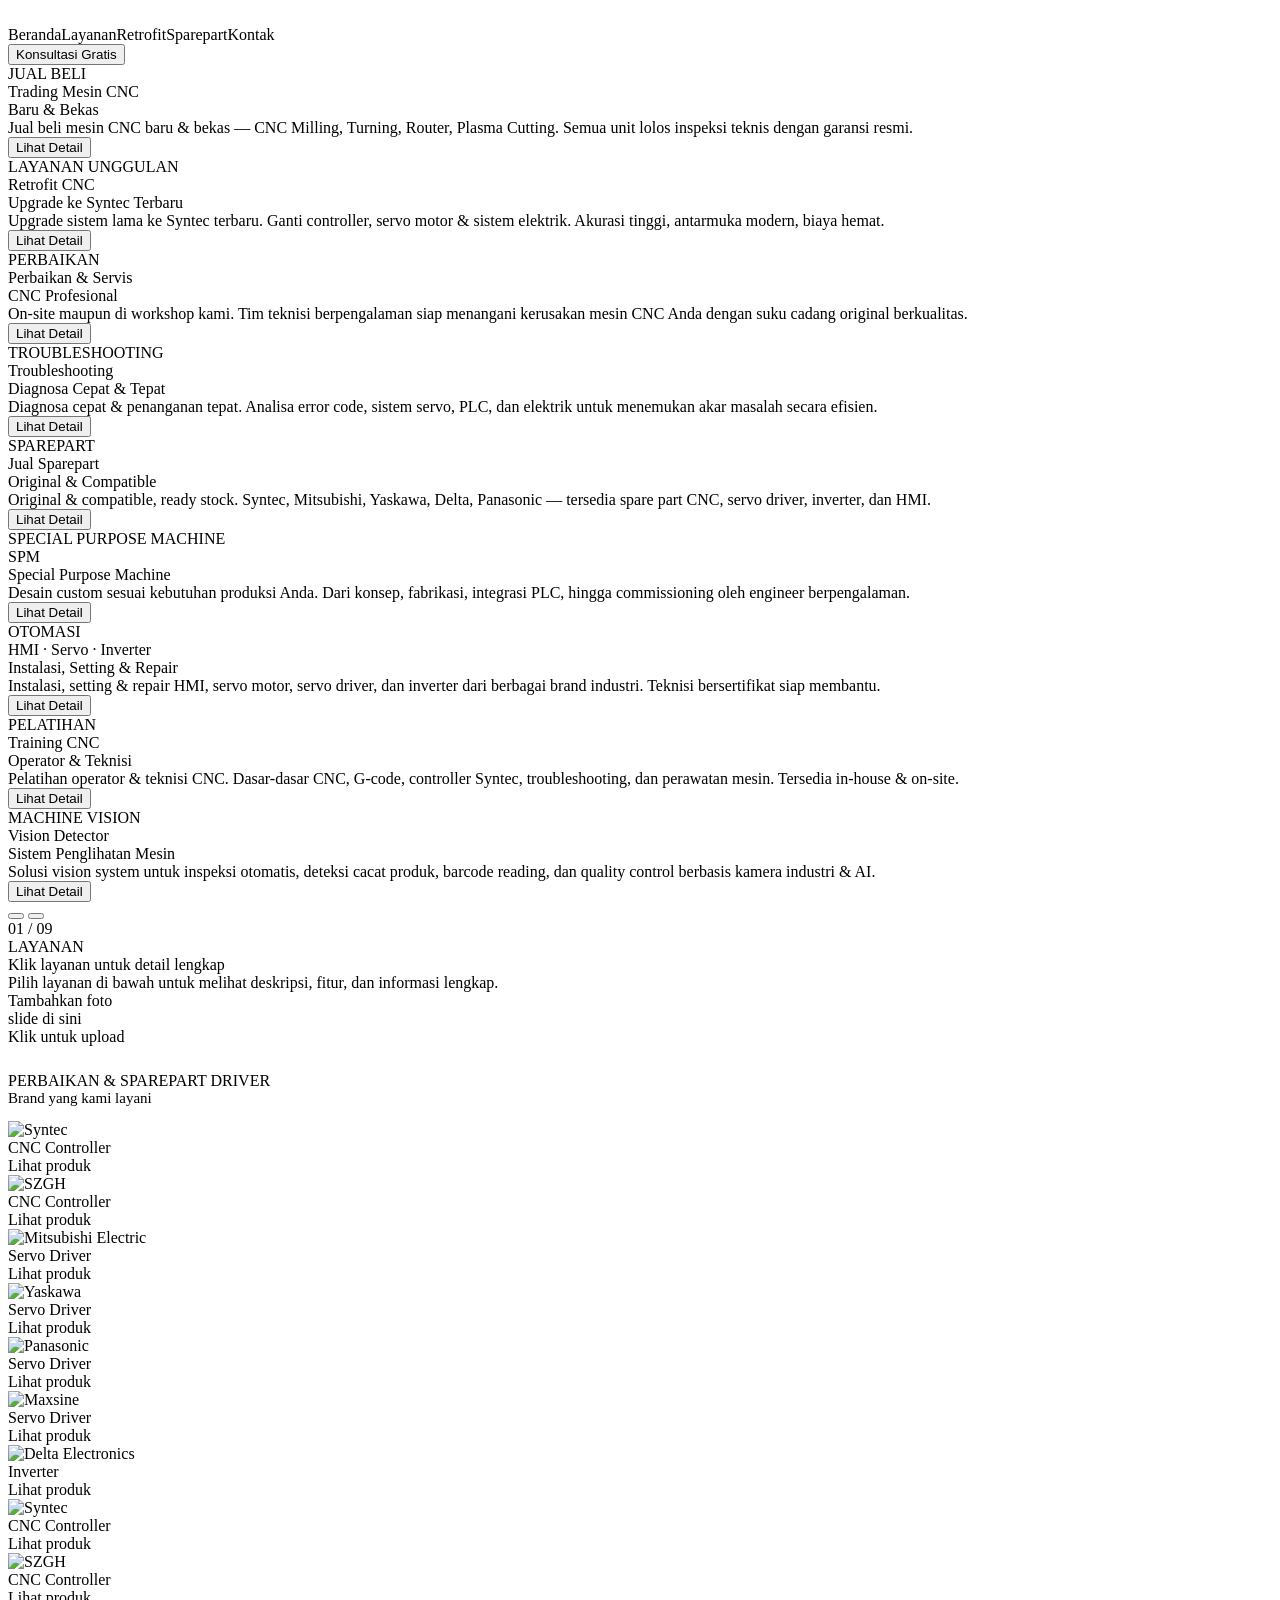
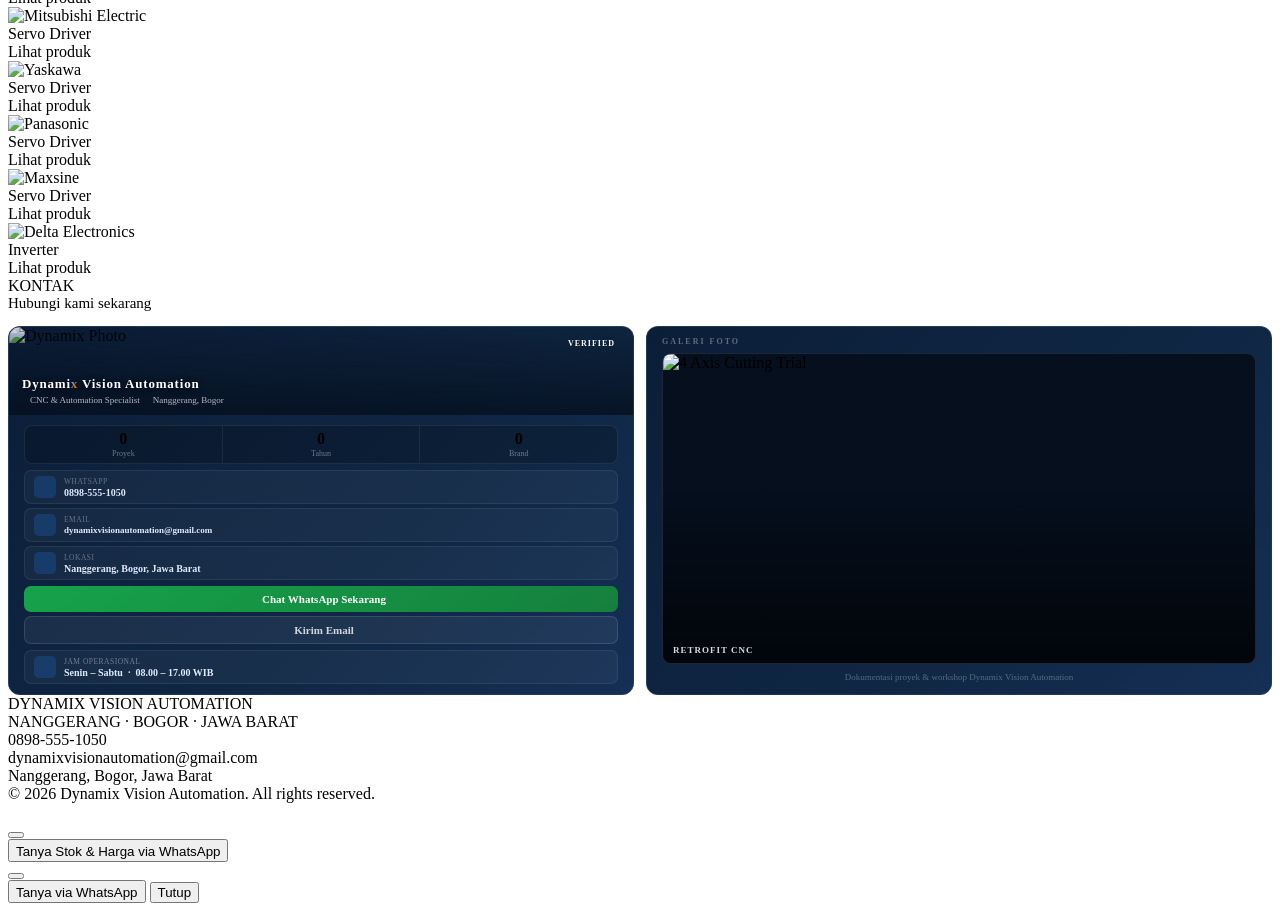
==== index.html @ dd039cff "Update index.html" ====
<!DOCTYPE html>
<html lang="id">
<head>
  <meta charset="UTF-8"/>
  <meta name="viewport" content="width=device-width, initial-scale=1.0"/>

  <title>Jasa CNC Automation, Retrofit & Service Mesin CNC | Dynamix Vision</title>

  <meta name="description" content="Jasa service, retrofit & troubleshooting mesin CNC di Indonesia. Spesialis Syntec, Delta, Yaskawa, Mitsubishi.">
  <meta name="keywords" content="CNC automation, retrofit CNC, service CNC, Syntec Indonesia, perbaikan mesin CNC">
  <meta name="author" content="Dynamix Vision Automation">

  <!-- FAVICON -->
  <link rel="icon" type="image/png" sizes="16x16" href="images/favicon-16.png">
  <link rel="icon" type="image/png" sizes="32x32" href="images/favicon-32.png">
  <link rel="apple-touch-icon" sizes="180x180" href="images/favicon-180.png">
  <link rel="icon" type="image/png" sizes="512x512" href="images/favicon-512.png">

  <link rel="stylesheet" href="style.css"/>
  <link rel="stylesheet" href="https://cdn.jsdelivr.net/npm/@tabler/icons-webfont@3.x/dist/tabler-icons.min.css"/>
</head>
<body>

<div class="site">
 <!-- SEO H1 - hidden visually, readable by Google -->
  <h1 style="position:absolute;width:1px;height:1px;padding:0;margin:-1px;overflow:hidden;clip:rect(0,0,0,0);white-space:nowrap;border:0;">
    Jasa CNC Automation, Retrofit & Service Mesin CNC di Indonesia
  </h1>
  <!-- NAVBAR -->
  <nav class="navbar">
    <div class="brand">
      <div class="brand-mark">
        <img src="images/logo.png" alt="Dynamix Logo" onerror="this.outerHTML='<span style=\'font-size:13px;font-weight:800;color:#fff;font-family:var(--font-cond);letter-spacing:1px\'>DYNAMIX</span>'"/>
      </div>
    </div>
    <div class="nav-menu">
      <a>Beranda</a><a>Layanan</a><a>Retrofit</a><a>Sparepart</a><a>Kontak</a>
    </div>
    <button class="nav-btn" onclick="window.open('https://wa.me/6289855551050?text=Halo%20Dynamix%2C%20saya%20ingin%20konsultasi%20gratis%20mengenai%20layanan%20CNC%20Anda.','_blank')">Konsultasi Gratis</button>
  </nav>



  <!-- ===== VIDEO / IMAGE SLIDESHOW ===== -->
  <div class="vslide-wrap" id="vslideshow">

    <!-- Slide 1: Trading Mesin CNC -->
    <div class="vslide active" id="vs-0">
      <div class="vslide-imgbg" style="background-image:url('images/slideshow/slide-01.jpg');background-position:50% 50%"></div>
      <div class="vslide-grad"></div>
      <div class="vslide-accent"></div>
      <div class="vslide-deco"><i class="ti ti-building-factory-2"></i></div>
      <div class="vslide-body">
        <div class="vslide-tag"><i class="ti ti-building-factory-2" style="font-size:10px"></i> JUAL BELI</div>
        <div class="vslide-title">Trading Mesin CNC<br>Baru & Bekas</div>
        <div class="vslide-desc">Jual beli mesin CNC baru & bekas — CNC Milling, Turning, Router, Plasma Cutting. Semua unit lolos inspeksi teknis dengan garansi resmi.</div>
        <button class="vslide-cta" onclick="openModal(1)">Lihat Detail <i class="ti ti-arrow-right" style="font-size:11px"></i></button>
      </div>
    </div>

    <!-- Slide 2: Retrofit CNC -->
    <div class="vslide" id="vs-1">
      <div class="vslide-imgbg" style="background-image:url('images/slideshow/slide-02.jpg');background-position:49% 42%"></div>
      <div class="vslide-grad"></div>
      <div class="vslide-accent"></div>
      <div class="vslide-deco"><i class="ti ti-refresh"></i></div>
      <div class="vslide-body">
        <div class="vslide-tag"><i class="ti ti-refresh" style="font-size:10px"></i> LAYANAN UNGGULAN</div>
        <div class="vslide-title">Retrofit CNC<br>Upgrade ke Syntec Terbaru</div>
        <div class="vslide-desc">Upgrade sistem lama ke Syntec terbaru. Ganti controller, servo motor & sistem elektrik. Akurasi tinggi, antarmuka modern, biaya hemat.</div>
        <button class="vslide-cta" onclick="openModal(0)">Lihat Detail <i class="ti ti-arrow-right" style="font-size:11px"></i></button>
      </div>
    </div>

    <!-- Slide 3: Perbaikan & Servis -->
    <div class="vslide" id="vs-2">
      <div class="vslide-imgbg" style="background-image:url('images/slideshow/slide-03.jpg');background-position:7% 15%"></div>
      <div class="vslide-grad"></div>
      <div class="vslide-accent"></div>
      <div class="vslide-deco"><i class="ti ti-tool"></i></div>
      <div class="vslide-body">
        <div class="vslide-tag"><i class="ti ti-tool" style="font-size:10px"></i> PERBAIKAN</div>
        <div class="vslide-title">Perbaikan & Servis<br>CNC Profesional</div>
        <div class="vslide-desc">On-site maupun di workshop kami. Tim teknisi berpengalaman siap menangani kerusakan mesin CNC Anda dengan suku cadang original berkualitas.</div>
        <button class="vslide-cta" onclick="openModal(2)">Lihat Detail <i class="ti ti-arrow-right" style="font-size:11px"></i></button>
      </div>
    </div>

    <!-- Slide 4: Troubleshooting -->
    <div class="vslide" id="vs-3">
      <div class="vslide-imgbg" style="background-image:url('images/slideshow/slide-04.jpg');background-position: 30% 37%;"></div>
      <div class="vslide-grad"></div>
      <div class="vslide-accent"></div>
      <div class="vslide-deco"><i class="ti ti-zoom-scan"></i></div>
      <div class="vslide-body">
        <div class="vslide-tag"><i class="ti ti-zoom-scan" style="font-size:10px"></i> TROUBLESHOOTING</div>
        <div class="vslide-title">Troubleshooting<br>Diagnosa Cepat & Tepat</div>
        <div class="vslide-desc">Diagnosa cepat & penanganan tepat. Analisa error code, sistem servo, PLC, dan elektrik untuk menemukan akar masalah secara efisien.</div>
        <button class="vslide-cta" onclick="openModal(3)">Lihat Detail <i class="ti ti-arrow-right" style="font-size:11px"></i></button>
      </div>
    </div>

    <!-- Slide 5: Jual Sparepart -->
    <div class="vslide" id="vs-4">
      <div class="vslide-imgbg" style="background-image:url('images/slideshow/slide-05.jpg');background-position: 41% 49%;"></div>
      <div class="vslide-grad"></div>
      <div class="vslide-accent"></div>
      <div class="vslide-deco"><i class="ti ti-package"></i></div>
      <div class="vslide-body">
        <div class="vslide-tag"><i class="ti ti-package" style="font-size:10px"></i> SPAREPART</div>
        <div class="vslide-title">Jual Sparepart<br>Original & Compatible</div>
        <div class="vslide-desc">Original & compatible, ready stock. Syntec, Mitsubishi, Yaskawa, Delta, Panasonic — tersedia spare part CNC, servo driver, inverter, dan HMI.</div>
        <button class="vslide-cta" onclick="openModal(4)">Lihat Detail <i class="ti ti-arrow-right" style="font-size:11px"></i></button>
      </div>
    </div>

    <!-- Slide 6: SPM -->
    <div class="vslide" id="vs-5">
      <div class="vslide-imgbg" style="background-image:url('images/slideshow/slide-06.jpg');background-position: 35% 38%;"></div>
      <div class="vslide-grad"></div>
      <div class="vslide-accent"></div>
      <div class="vslide-deco"><i class="ti ti-settings-2"></i></div>
      <div class="vslide-body">
        <div class="vslide-tag"><i class="ti ti-settings-2" style="font-size:10px"></i> SPECIAL PURPOSE MACHINE</div>
        <div class="vslide-title">SPM<br>Special Purpose Machine</div>
        <div class="vslide-desc">Desain custom sesuai kebutuhan produksi Anda. Dari konsep, fabrikasi, integrasi PLC, hingga commissioning oleh engineer berpengalaman.</div>
        <button class="vslide-cta" onclick="openModal(5)">Lihat Detail <i class="ti ti-arrow-right" style="font-size:11px"></i></button>
      </div>
    </div>

    <!-- Slide 7: HMI Servo Inverter -->
    <div class="vslide" id="vs-6">
      <div class="vslide-imgbg" style="background-image:url('images/slideshow/slide-07.jpg');background-position: 26% 37%;"></div>
      <div class="vslide-grad"></div>
      <div class="vslide-accent"></div>
      <div class="vslide-deco"><i class="ti ti-cpu"></i></div>
      <div class="vslide-body">
        <div class="vslide-tag"><i class="ti ti-cpu" style="font-size:10px"></i> OTOMASI</div>
        <div class="vslide-title">HMI · Servo · Inverter<br>Instalasi, Setting & Repair</div>
        <div class="vslide-desc">Instalasi, setting & repair HMI, servo motor, servo driver, dan inverter dari berbagai brand industri. Teknisi bersertifikat siap membantu.</div>
        <button class="vslide-cta" onclick="openModal(6)">Lihat Detail <i class="ti ti-arrow-right" style="font-size:11px"></i></button>
      </div>
    </div>

    <!-- Slide 8: Training CNC -->
    <div class="vslide" id="vs-7">
      <div class="vslide-imgbg" style="background-image:url('images/slideshow/slide-08.jpg');background-position: 47% 29%;"></div>
      <div class="vslide-grad"></div>
      <div class="vslide-accent"></div>
      <div class="vslide-deco"><i class="ti ti-school"></i></div>
      <div class="vslide-body">
        <div class="vslide-tag"><i class="ti ti-school" style="font-size:10px"></i> PELATIHAN</div>
        <div class="vslide-title">Training CNC<br>Operator & Teknisi</div>
        <div class="vslide-desc">Pelatihan operator & teknisi CNC. Dasar-dasar CNC, G-code, controller Syntec, troubleshooting, dan perawatan mesin. Tersedia in-house & on-site.</div>
        <button class="vslide-cta" onclick="openModal(7)">Lihat Detail <i class="ti ti-arrow-right" style="font-size:11px"></i></button>
      </div>
    </div>

    <!-- Slide 9: Vision Detector -->
    <div class="vslide" id="vs-8">
      <div class="vslide-imgbg" style="background-image:url('images/slideshow/slide-09.jpg');background-position: 8% 59%;"></div>
      <div class="vslide-grad"></div>
      <div class="vslide-accent"></div>
      <div class="vslide-deco"><i class="ti ti-eye"></i></div>
      <div class="vslide-body">
        <div class="vslide-tag"><i class="ti ti-eye" style="font-size:10px"></i> MACHINE VISION</div>
        <div class="vslide-title">Vision Detector<br>Sistem Penglihatan Mesin</div>
        <div class="vslide-desc">Solusi vision system untuk inspeksi otomatis, deteksi cacat produk, barcode reading, dan quality control berbasis kamera industri & AI.</div>
        <button class="vslide-cta" onclick="openModal(8)">Lihat Detail <i class="ti ti-arrow-right" style="font-size:11px"></i></button>
      </div>
    </div>

    <!-- Dots -->
    <div class="vs-dots" id="vsDots"></div>
    <button class="vs-arrow prev" onclick="vsPrev()"><i class="ti ti-chevron-left"></i></button>
    <button class="vs-arrow next" onclick="vsNext()"><i class="ti ti-chevron-right"></i></button>
    <div class="vslide-count" id="vsCount">01 / 09</div>
    <div class="vs-progress" id="vsProgress" style="width:0%"></div>
  </div>
  <!-- ===== END SLIDESHOW ===== -->

  <div class="section-accent"></div>

  <!-- LAYANAN -->
  <div class="section">
    <div class="eyebrow"><div class="eline"></div><span>LAYANAN</span></div>
    <div class="sec-title">Klik layanan untuk detail lengkap</div>
    <div class="sec-desc">Pilih layanan di bawah untuk melihat deskripsi, fitur, dan informasi lengkap.</div>
    <div class="svc-layout">
      <div class="svc-grid" id="svcGrid"></div>
      <div class="svc-photo-frame" id="svcPhotoFrame">
        <div class="svc-photo-frame-bg" id="framePreviewBg"></div>
        <div class="svc-photo-frame-overlay"></div>
        <div class="svc-photo-frame-inner">
          <div class="svc-photo-frame-icon"><i class="ti ti-photo"></i></div>
          <div class="svc-photo-frame-lbl">Tambahkan foto<br>slide di sini</div>
          <div class="svc-photo-frame-hint">Klik untuk upload</div>
        </div>
        <div class="svc-photo-frame-default-label">
          <div style="font-size:11px;font-weight:700;color:rgba(255,255,255,0.9);font-family:var(--font-cond);letter-spacing:1px;margin-bottom:4px">HOVER UNTUK PREVIEW</div>
          <div style="font-size:9px;color:rgba(255,255,255,0.5);letter-spacing:0.5px">Arahkan ke layanan di kiri</div>
        </div>
        <div class="svc-photo-frame-label-preview" id="framePreviewLabel">
          <div class="svc-photo-frame-preview-title" id="framePreviewTitle"></div>
          <div class="svc-photo-frame-preview-sub" id="framePreviewSub"></div>
        </div>
      </div>
    </div>
  </div>

  <!-- DRIVER -->
  <div class="driver-section">
    <div class="eyebrow"><div class="eline"></div><span>PERBAIKAN & SPAREPART DRIVER</span></div>
    <div class="sec-title" style="font-size:15px;margin-bottom:14px">Brand yang kami layani</div>
    <div class="driver-track-wrap">
      <div class="driver-track" id="driverTrack">
        <!-- set 1 -->
        <div class="driver-card" onclick="openDriverModal(0)">
          <div class="driver-logo"><img src="images/drivers/logo-syntec.png" alt="Syntec" /></div>
          <div class="driver-sub">CNC Controller</div>
          <div class="driver-hint"><i class="ti ti-zoom-in" style="font-size:9px"></i> Lihat produk</div>
        </div>
        <div class="driver-card" onclick="openDriverModal(1)">
          <div class="driver-logo"><img src="images/drivers/logo-szgh.png" alt="SZGH"/></div>
          <div class="driver-sub">CNC Controller</div>
          <div class="driver-hint"><i class="ti ti-zoom-in" style="font-size:9px"></i> Lihat produk</div>
        </div>
        <div class="driver-card" onclick="openDriverModal(2)">
          <div class="driver-logo"><img src="images/drivers/logo-mitsubishi.png" alt="Mitsubishi Electric"/></div>
          <div class="driver-sub">Servo Driver</div>
          <div class="driver-hint"><i class="ti ti-zoom-in" style="font-size:9px"></i> Lihat produk</div>
        </div>
        <div class="driver-card" onclick="openDriverModal(3)">
          <div class="driver-logo"><img src="images/drivers/logo-yaskawa.png" alt="Yaskawa"/></div>
          <div class="driver-sub">Servo Driver</div>
          <div class="driver-hint"><i class="ti ti-zoom-in" style="font-size:9px"></i> Lihat produk</div>
        </div>
        <div class="driver-card" onclick="openDriverModal(5)">
          <div class="driver-logo"><img src="images/drivers/logo-panasonic.png" alt="Panasonic"/></div>
          <div class="driver-sub">Servo Driver</div>
          <div class="driver-hint"><i class="ti ti-zoom-in" style="font-size:9px"></i> Lihat produk</div>
        </div>
        <div class="driver-card" onclick="openDriverModal(6)">
          <div class="driver-logo"><img src="images/drivers/logo-maxsine.png" alt="Maxsine"/></div>
          <div class="driver-sub">Servo Driver</div>
          <div class="driver-hint"><i class="ti ti-zoom-in" style="font-size:9px"></i> Lihat produk</div>
        </div>
        <div class="driver-card" onclick="openDriverModal(4)">
          <div class="driver-logo"><img src="images/drivers/logo-delta.png" alt="Delta Electronics"/></div>
          <div class="driver-sub">Inverter</div>
          <div class="driver-hint"><i class="ti ti-zoom-in" style="font-size:9px"></i> Lihat produk</div>
        </div>
        <!-- set 2 (duplikat untuk loop mulus) -->
        <div class="driver-card" onclick="openDriverModal(0)">
          <div class="driver-logo"><img src="images/drivers/logo-syntec.png" alt="Syntec"/> </div>
          <div class="driver-sub">CNC Controller</div>
          <div class="driver-hint"><i class="ti ti-zoom-in" style="font-size:9px"></i> Lihat produk</div>
        </div>
        <div class="driver-card" onclick="openDriverModal(1)">
          <div class="driver-logo"><img src="images/drivers/logo-szgh.png" alt="SZGH"/></div>
          <div class="driver-sub">CNC Controller</div>
          <div class="driver-hint"><i class="ti ti-zoom-in" style="font-size:9px"></i> Lihat produk</div>
        </div>
        <div class="driver-card" onclick="openDriverModal(2)">
          <div class="driver-logo"><img src="images/drivers/logo-mitsubishi.png" alt="Mitsubishi Electric"/></div>
          <div class="driver-sub">Servo Driver</div>
          <div class="driver-hint"><i class="ti ti-zoom-in" style="font-size:9px"></i> Lihat produk</div>
        </div>
        <div class="driver-card" onclick="openDriverModal(3)">
          <div class="driver-logo"><img src="images/drivers/logo-yaskawa.png" alt="Yaskawa"/></div>
          <div class="driver-sub">Servo Driver</div>
          <div class="driver-hint"><i class="ti ti-zoom-in" style="font-size:9px"></i> Lihat produk</div>
        </div>
        <div class="driver-card" onclick="openDriverModal(5)">
          <div class="driver-logo"><img src="images/drivers/logo-panasonic.png" alt="Panasonic"/></div>
          <div class="driver-sub">Servo Driver</div>
          <div class="driver-hint"><i class="ti ti-zoom-in" style="font-size:9px"></i> Lihat produk</div>
        </div>
        <div class="driver-card" onclick="openDriverModal(6)">
          <div class="driver-logo"><img src="images/drivers/logo-maxsine.png" alt="Maxsine"/></div>
          <div class="driver-sub">Servo Driver</div>
          <div class="driver-hint"><i class="ti ti-zoom-in" style="font-size:9px"></i> Lihat produk</div>
        </div>
        <div class="driver-card" onclick="openDriverModal(4)">
          <div class="driver-logo"><img src="images/drivers/logo-delta.png" alt="Delta Electronics"/></div>
          <div class="driver-sub">Inverter</div>
          <div class="driver-hint"><i class="ti ti-zoom-in" style="font-size:9px"></i> Lihat produk</div>
        </div>
      </div>
    </div>
  </div>

  <!-- CONTACT -->
  <div class="contact-section">
    <div class="eyebrow"><div class="eline"></div><span>KONTAK</span></div>
    <div class="sec-title" style="font-size:15px;margin-bottom:14px">Hubungi kami sekarang</div>

    <div style="display:grid;grid-template-columns:1fr 1fr;gap:12px;align-items:stretch">

      <!-- BINGKAI KIRI: info kontak -->
      <div style="background:linear-gradient(135deg,#0b1e38 0%,#0f2744 60%,#152f55 100%);border:1px solid rgba(255,255,255,0.09);border-radius:12px;overflow:hidden">
        <!-- FOTO HEADER -->
        <div style="position:relative;width:100%;height:88px;overflow:hidden;flex-shrink:0">
          <img id="contactProfilePhoto"
               src="images/contact-header.jpg"
               alt="Dynamix Photo"
               style="width:100%;height:100%;object-fit:cover;object-position:center;display:block"/>
          <div style="position:absolute;inset:0;background:linear-gradient(180deg,rgba(5,15,30,0.15) 0%,rgba(5,15,30,0.82) 100%)"></div>
          <!-- nama + role overlay di atas foto -->
          <div style="position:absolute;bottom:10px;left:13px;right:13px;z-index:2">
           <div style="font-size:13px;font-weight:800;color:#fff;font-family:var(--font-cond);letter-spacing:0.8px;line-height:1.2;text-shadow:0 1px 6px rgba(0,0,0,0.6)">Dynami<span style="background:linear-gradient(90deg,#60A5FA 50%,#ff7a00 50%);-webkit-background-clip:text;-webkit-text-fill-color:transparent;display:inline-block;">x</span> Vision Automation</div>
            <div style="font-size:9px;color:rgba(255,255,255,0.7);margin-top:3px;display:flex;align-items:center;gap:5px;flex-wrap:wrap">
              <span style="width:3px;height:3px;border-radius:50%;background:var(--blue2);display:inline-block;flex-shrink:0"></span>CNC &amp; Automation Specialist
              <span style="width:3px;height:3px;border-radius:50%;background:var(--blue2);display:inline-block;flex-shrink:0"></span>Nanggerang, Bogor
            </div>
          </div>
          <!-- badge pojok kanan atas -->
          <div style="position:absolute;top:9px;right:10px;background:var(--blue);border-radius:4px;padding:3px 8px;font-size:8px;font-weight:700;color:#fff;font-family:var(--font-cond);letter-spacing:1px">VERIFIED</div>
        </div>

        <div style="padding:10px 15px;display:flex;flex-direction:column;gap:6px">

          <div style="display:none"></div>

          <!-- stats -->
          <div style="display:flex;border:1px solid rgba(255,255,255,0.08);border-radius:8px;overflow:hidden;background:rgba(0,0,0,0.2)" id="statsBox">
            <div style="flex:1;display:flex;flex-direction:column;align-items:center;padding:5px 4px;border-right:1px solid rgba(255,255,255,0.07)">
              <div style="font-size:16px;font-weight:800;color:var(--blue2);font-family:var(--font-cond);line-height:1" id="statProyek">0</div>
              <div style="font-size:8px;color:rgba(255,255,255,0.4);margin-top:2px">Proyek</div>
            </div>
            <div style="flex:1;display:flex;flex-direction:column;align-items:center;padding:5px 4px;border-right:1px solid rgba(255,255,255,0.07)">
              <div style="font-size:16px;font-weight:800;color:var(--blue2);font-family:var(--font-cond);line-height:1" id="statTahun">0</div>
              <div style="font-size:8px;color:rgba(255,255,255,0.4);margin-top:2px">Tahun</div>
            </div>
            <div style="flex:1;display:flex;flex-direction:column;align-items:center;padding:5px 4px">
              <div style="font-size:16px;font-weight:800;color:var(--blue2);font-family:var(--font-cond);line-height:1" id="statBrand">0</div>
              <div style="font-size:8px;color:rgba(255,255,255,0.4);margin-top:2px">Brand</div>
            </div>
          </div>

          <!-- kontak rows -->
          <div style="display:flex;flex-direction:column;gap:4px">
            <div style="display:flex;align-items:center;gap:8px;background:rgba(255,255,255,0.04);border:1px solid rgba(255,255,255,0.07);border-radius:7px;padding:5px 9px">
              <div style="width:22px;height:22px;border-radius:5px;background:rgba(29,111,216,0.25);display:flex;align-items:center;justify-content:center;color:#7db9ff;font-size:11px;flex-shrink:0"><i class="ti ti-brand-whatsapp"></i></div>
              <div><div style="font-size:7.5px;color:rgba(255,255,255,0.35);letter-spacing:0.5px;text-transform:uppercase">WhatsApp</div><div style="font-size:10px;font-weight:600;color:#e0eaff;margin-top:1px">0898-555-1050</div></div>
            </div>
            <div style="display:flex;align-items:center;gap:8px;background:rgba(255,255,255,0.04);border:1px solid rgba(255,255,255,0.07);border-radius:7px;padding:5px 9px">
              <div style="width:22px;height:22px;border-radius:5px;background:rgba(29,111,216,0.25);display:flex;align-items:center;justify-content:center;color:#7db9ff;font-size:11px;flex-shrink:0"><i class="ti ti-mail"></i></div>
              <div><div style="font-size:7.5px;color:rgba(255,255,255,0.35);letter-spacing:0.5px;text-transform:uppercase">Email</div><div style="font-size:9px;font-weight:600;color:#e0eaff;margin-top:1px">dynamixvisionautomation@gmail.com</div></div>
            </div>
            <div style="display:flex;align-items:center;gap:8px;background:rgba(255,255,255,0.04);border:1px solid rgba(255,255,255,0.07);border-radius:7px;padding:5px 9px">
              <div style="width:22px;height:22px;border-radius:5px;background:rgba(29,111,216,0.25);display:flex;align-items:center;justify-content:center;color:#7db9ff;font-size:11px;flex-shrink:0"><i class="ti ti-map-pin"></i></div>
              <div><div style="font-size:7.5px;color:rgba(255,255,255,0.35);letter-spacing:0.5px;text-transform:uppercase">Lokasi</div><div style="font-size:10px;font-weight:600;color:#e0eaff;margin-top:1px">Nanggerang, Bogor, Jawa Barat</div></div>
            </div>
          </div>

          <!-- buttons -->
          <div style="display:flex;flex-direction:column;gap:4px">
            <button onclick="window.open('https://wa.me/6289855551050?text=Halo%20Dynamix%2C%20saya%20ingin%20konsultasi%20mengenai%20layanan%20CNC%20Anda.','_blank')" style="background:linear-gradient(135deg,#16a34a,#15803d);color:#fff;border:none;border-radius:7px;padding:7px;font-size:11px;font-weight:700;cursor:pointer;display:flex;align-items:center;justify-content:center;gap:6px;font-family:var(--font)"><i class="ti ti-brand-whatsapp" style="font-size:13px"></i> Chat WhatsApp Sekarang</button>
            <button onclick="window.location.href='mailto:dynamixVisionAutomation@gmail.com?subject=Konsultasi%20Layanan%20CNC&body=Halo%20Dynamix%2C%20saya%20ingin%20bertanya%20mengenai%20layanan%20Anda.'" style="background:rgba(255,255,255,0.06);color:rgba(255,255,255,0.8);border:1px solid rgba(255,255,255,0.12);border-radius:7px;padding:7px;font-size:11px;font-weight:600;cursor:pointer;font-family:var(--font);display:flex;align-items:center;justify-content:center;gap:6px"><i class="ti ti-mail"></i> Kirim Email</button>
          </div>

          <!-- jam operasional -->
          <div style="background:rgba(255,255,255,0.04);border:1px solid rgba(255,255,255,0.07);border-radius:7px;padding:5px 9px;display:flex;align-items:center;gap:8px">
            <div style="width:22px;height:22px;border-radius:5px;background:rgba(29,111,216,0.25);display:flex;align-items:center;justify-content:center;color:#7db9ff;font-size:11px;flex-shrink:0"><i class="ti ti-clock"></i></div>
            <div>
              <div style="font-size:7.5px;color:rgba(255,255,255,0.4);letter-spacing:0.5px;text-transform:uppercase">Jam Operasional</div>
              <div style="font-size:10px;font-weight:600;color:#e0eaff;margin-top:1px">Senin – Sabtu &nbsp;·&nbsp; 08.00 – 17.00 WIB</div>
            </div>
          </div>

        </div>
      </div>

      <!-- BINGKAI KANAN: galeri foto slideshow -->
      <div style="background:linear-gradient(135deg,#0b1e38 0%,#0f2744 60%,#152f55 100%);border:1px solid rgba(255,255,255,0.09);border-radius:12px;overflow:hidden;display:flex;flex-direction:column">
        <div style="padding:10px 15px;display:flex;flex-direction:column;gap:7px;flex:1">
          <div style="font-size:8px;letter-spacing:2px;color:rgba(255,255,255,0.35);font-family:var(--font-cond);font-weight:700;text-transform:uppercase;flex-shrink:0">Galeri Foto</div>

          <div id="crSlideFrame" style="position:relative;border-radius:9px;overflow:hidden;border:1px solid rgba(255,255,255,0.1);background:#050f1e;flex:1;min-height:0">
            <img class="cr-slide-img active" src="images/gallery/4_Axis_Cutting_Trial.png" alt="4 Axis Cutting Trial" style="position:absolute;inset:0;width:100%;height:100%;object-fit:cover;opacity:1;transition:opacity 0.8s ease"/>
            <img class="cr-slide-img" src="images/gallery/Accuracy_Check.jpeg" alt="Accuracy Check" style="position:absolute;inset:0;width:100%;height:100%;object-fit:cover;opacity:0;transition:opacity 0.8s ease"/>
            <img class="cr-slide-img" src="images/gallery/Control_Repair.jpeg" alt="Control Repair" style="position:absolute;inset:0;width:100%;height:100%;object-fit:cover;opacity:0;transition:opacity 0.8s ease"/>
            <img class="cr-slide-img" src="images/gallery/Control_Retrofit.jpeg" alt="Control Retrofit" style="position:absolute;inset:0;width:100%;height:100%;object-fit:cover;opacity:0;transition:opacity 0.8s ease"/>
            <img class="cr-slide-img" src="images/gallery/Machine_Retrofit.jpeg" alt="Machine Retrofit" style="position:absolute;inset:0;width:100%;height:100%;object-fit:cover;opacity:0;transition:opacity 0.8s ease"/>
            <img class="cr-slide-img" src="images/gallery/Machine_Calibration.jpeg" alt="Machine Calibration" style="position:absolute;inset:0;width:100%;height:100%;object-fit:cover;opacity:0;transition:opacity 0.8s ease"/>
            <img class="cr-slide-img" src="images/gallery/New_Project_Wiring.jpeg" alt="New Project Wiring" style="position:absolute;inset:0;width:100%;height:100%;object-fit:cover;opacity:0;transition:opacity 0.8s ease"/>
            <img class="cr-slide-img" src="images/gallery/Retrofit_Rewiring.jpeg" alt="Retrofit Rewiring" style="position:absolute;inset:0;width:100%;height:100%;object-fit:cover;opacity:0;transition:opacity 0.8s ease"/>
            <img class="cr-slide-img" src="images/gallery/Retrofit_6TA-E.jpeg" alt="Retrofit 6TA-E" style="position:absolute;inset:0;width:100%;height:100%;object-fit:cover;opacity:0;transition:opacity 0.8s ease"/>
            <img class="cr-slide-img" src="images/gallery/Set_Zero.png" alt="Set Zero" style="position:absolute;inset:0;width:100%;height:100%;object-fit:cover;opacity:0;transition:opacity 0.8s ease"/>
            <div style="position:absolute;inset:0;background:linear-gradient(180deg,transparent 40%,rgba(0,0,0,0.65) 100%);z-index:1;pointer-events:none"></div>
            <div style="position:absolute;bottom:8px;left:10px;right:10px;z-index:2;display:flex;align-items:center;justify-content:space-between">
              <div id="crSlideLabel" style="font-size:9px;font-weight:700;color:rgba(255,255,255,0.85);font-family:var(--font-cond);letter-spacing:1px;text-transform:uppercase">Retrofit CNC</div>
              <div id="crSlideDots" style="display:flex;gap:4px"></div>
            </div>
          </div>

          <div style="font-size:9px;color:rgba(255,255,255,0.3);text-align:center;line-height:1.5">Dokumentasi proyek &amp; workshop Dynamix Vision Automation</div>
        </div>
      </div>

    </div>
  </div>

  <!-- FOOTER -->
  <div class="footer-bar">
    <div class="footer-top">
      <div>
        <div class="footer-brand-name">DYNAMI<span>X</span> VISION AUTOMATION</div>
        <div class="footer-brand-sub">NANGGERANG · BOGOR · JAWA BARAT</div>
        <div class="footer-contacts">
          <div class="footer-contact-row"><i class="ti ti-phone"></i> 0898-555-1050</div>
          <div class="footer-contact-row"><i class="ti ti-mail"></i> dynamixvisionautomation@gmail.com</div>
          <div class="footer-contact-row"><i class="ti ti-map-pin"></i> Nanggerang, Bogor, Jawa Barat</div>
        </div>
      </div>
      <div class="footer-right"></div>
    </div>
    <div class="footer-divider"></div>
    <div class="footer-copy">© 2026 Dynamix Vision Automation. All rights reserved.</div>
  </div>

</div><!-- end .site -->

<!-- DRIVER MODAL -->
<div class="dmodal-backdrop" id="dmodalBackdrop" onclick="closeDModal(event)">
  <div class="dmodal">
    <div class="dmodal-img">
      <img id="dmodalImg" src="" alt=""/>
      <div class="dmodal-img-overlay"></div>
      <button class="dmodal-close" onclick="closeDModalNow()"><i class="ti ti-x"></i></button>
    </div>
    <div class="dmodal-body">
      <div class="dmodal-tag" id="dmodalTag"></div>
      <div class="dmodal-title" id="dmodalTitle"></div>
      <div class="dmodal-sub" id="dmodalSub"></div>
      <div class="dmodal-feats" id="dmodalFeats"></div>
      <button class="dmodal-wa" onclick="window.open('https://wa.me/6289855551050','_blank')"><i class="ti ti-brand-whatsapp" style="font-size:15px"></i> Tanya Stok & Harga via WhatsApp</button>
    </div>
  </div>
</div>

<!-- MODAL -->
<div class="modal-backdrop" id="modalBackdrop" onclick="closeModal(event)">
  <div class="modal">
    <div class="modal-img-wrap">
      <div class="modal-img" id="modalImg"></div>
      <button class="modal-close-x" onclick="closeModalNow()"><i class="ti ti-x"></i></button>
    </div>
    <div class="modal-body">
      <div class="modal-tag" id="modalTag"></div>
      <div class="modal-title" id="modalTitle"></div>
      <div class="modal-desc" id="modalDesc"></div>
      <div class="modal-features" id="modalFeats"></div>
      <div class="modal-actions">
        <button class="modal-wa" onclick="window.open('https://wa.me/6289855551050','_blank')"><i class="ti ti-brand-whatsapp" style="font-size:15px"></i> Tanya via WhatsApp</button>
        <button class="modal-close-btn" onclick="closeModalNow()">Tutup</button>
      </div>
    </div>
  </div>
</div>

<script src="script.js"></script>
</body>
</html>
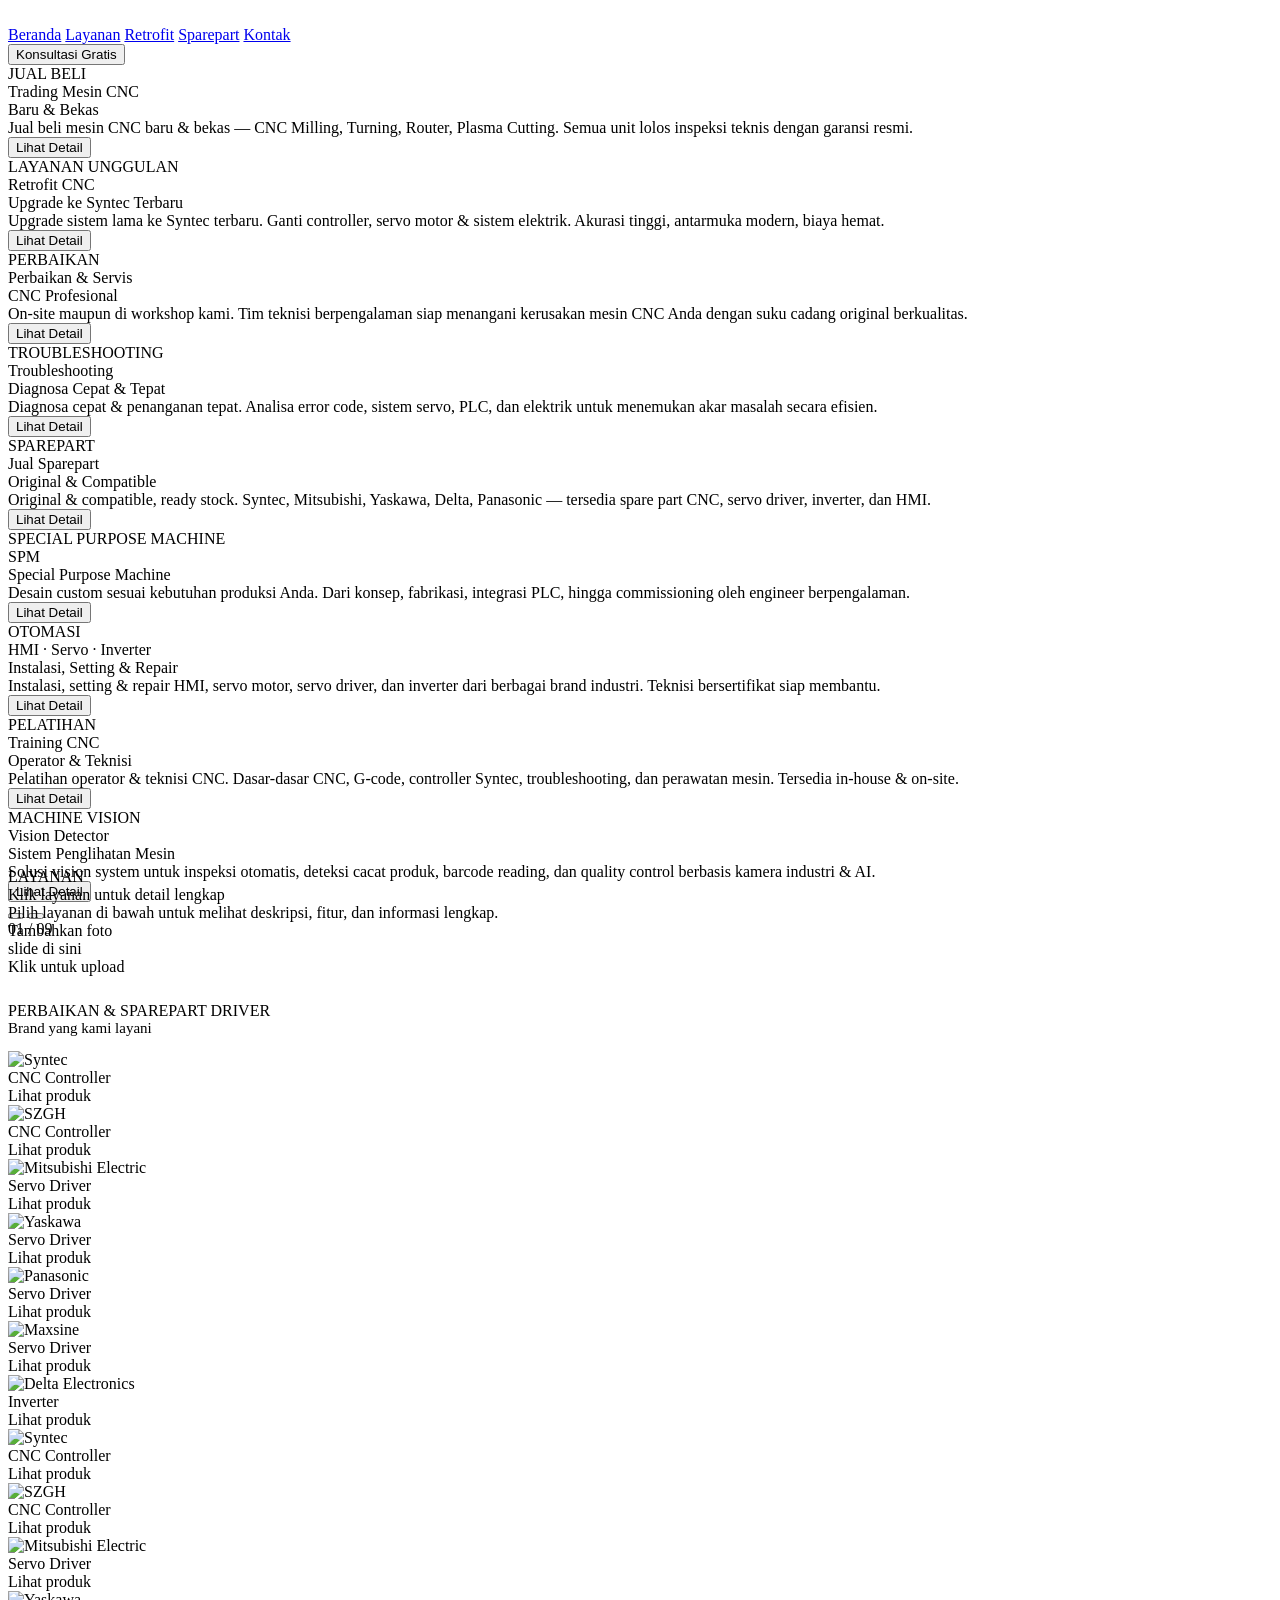
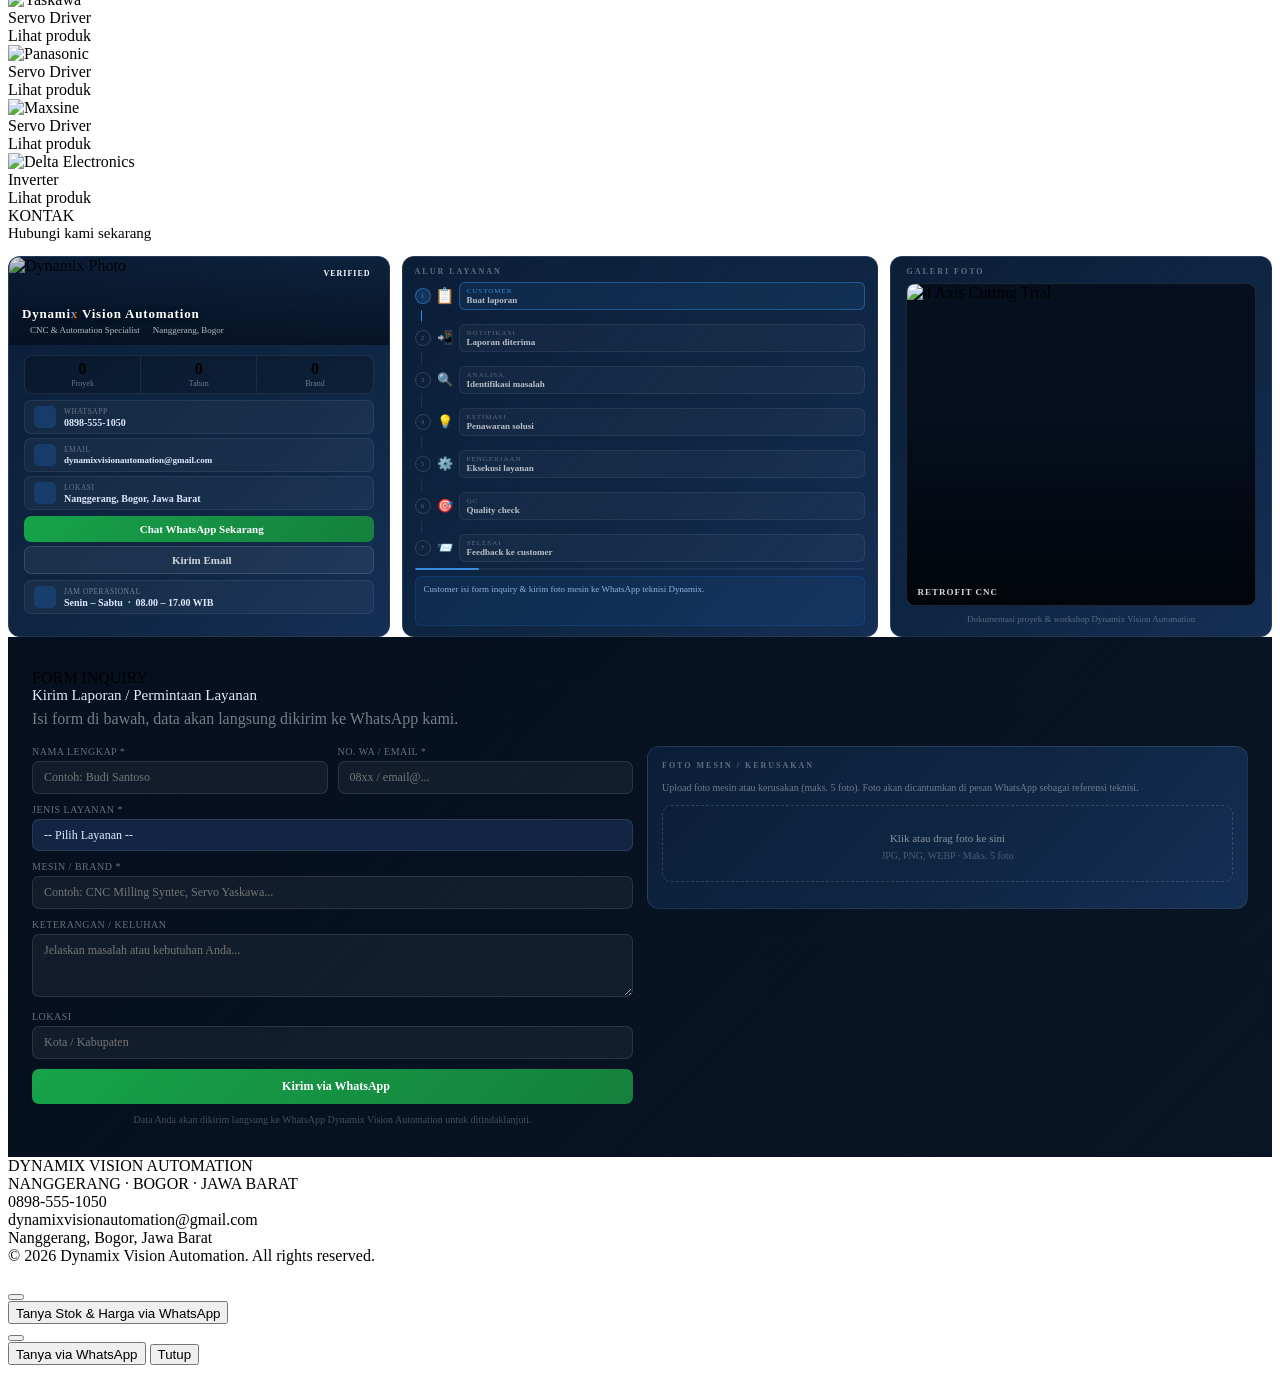
==== commit c7602ed3: "update website Dynamix" ====
--- a/index.html
+++ b/index.html
@@ -2,20 +2,21 @@
 <html lang="id">
 <head>
   <meta charset="UTF-8"/>
-  <meta name="viewport" content="width=device-width, initial-scale=1.0"/>
-
-  <title>Jasa CNC Automation, Retrofit & Service Mesin CNC | Dynamix Vision</title>
-
-  <meta name="description" content="Jasa service, retrofit & troubleshooting mesin CNC di Indonesia. Spesialis Syntec, Delta, Yaskawa, Mitsubishi.">
-  <meta name="keywords" content="CNC automation, retrofit CNC, service CNC, Syntec Indonesia, perbaikan mesin CNC">
+  <meta name="viewport" content="width=1280, initial-scale=1.0"/>
+  <title>Syntec Indonesia – Service & Retrofit CNC Syntec | Dynamix Vision Automation</title>
+  <meta name="description" content="Supplier & spesialis CNC Syntec Indonesia. Jasa service, retrofit, instalasi, dan troubleshooting mesin CNC Syntec, Delta, Yaskawa, Mitsubishi di Bogor & seluruh Indonesia.">
+  <meta name="keywords" content="syntec indonesia, supplier syntec indonesia, CNC syntec, retrofit CNC syntec, service mesin CNC, troubleshooting CNC, CNC automation indonesia, delta CNC, yaskawa indonesia, mitsubishi CNC, perbaikan mesin CNC bogor">
   <meta name="author" content="Dynamix Vision Automation">
-
+  <!-- Open Graph (biar bagus kalau dishare di WA/sosmed) -->
+  <meta property="og:title" content="Syntec Indonesia – Service & Retrofit CNC | Dynamix Vision Automation">
+  <meta property="og:description" content="Supplier & spesialis CNC Syntec Indonesia. Service, retrofit, instalasi mesin CNC profesional.">
+  <meta property="og:url" content="https://dynamixvision.github.io/DynamixVisionAutomation/">
+  <meta property="og:type" content="website">
   <!-- FAVICON -->
   <link rel="icon" type="image/png" sizes="16x16" href="images/favicon-16.png">
   <link rel="icon" type="image/png" sizes="32x32" href="images/favicon-32.png">
   <link rel="apple-touch-icon" sizes="180x180" href="images/favicon-180.png">
   <link rel="icon" type="image/png" sizes="512x512" href="images/favicon-512.png">
-
   <link rel="stylesheet" href="style.css"/>
   <link rel="stylesheet" href="https://cdn.jsdelivr.net/npm/@tabler/icons-webfont@3.x/dist/tabler-icons.min.css"/>
 </head>
@@ -34,7 +35,11 @@
       </div>
     </div>
     <div class="nav-menu">
-      <a>Beranda</a><a>Layanan</a><a>Retrofit</a><a>Sparepart</a><a>Kontak</a>
+      <a href="#beranda" onclick="navScroll(event,'beranda')">Beranda</a>
+      <a href="#layanan" onclick="navScroll(event,'layanan')">Layanan</a>
+      <a href="#retrofit" onclick="navScroll(event,'retrofit')">Retrofit</a>
+      <a href="#sparepart" onclick="navScroll(event,'sparepart')">Sparepart</a>
+      <a href="#kontak" onclick="navScroll(event,'kontak')">Kontak</a>
     </div>
     <button class="nav-btn" onclick="window.open('https://wa.me/6289855551050?text=Halo%20Dynamix%2C%20saya%20ingin%20konsultasi%20gratis%20mengenai%20layanan%20CNC%20Anda.','_blank')">Konsultasi Gratis</button>
   </nav>
@@ -42,7 +47,7 @@
 
 
   <!-- ===== VIDEO / IMAGE SLIDESHOW ===== -->
-  <div class="vslide-wrap" id="vslideshow">
+  <div class="vslide-wrap" id="beranda">
 
     <!-- Slide 1: Trading Mesin CNC -->
     <div class="vslide active" id="vs-0">
@@ -180,9 +185,10 @@
   <!-- ===== END SLIDESHOW ===== -->
 
   <div class="section-accent"></div>
+  <div id="retrofit" style="position:relative;margin-top:-70px;pointer-events:none"></div>
 
   <!-- LAYANAN -->
-  <div class="section">
+  <div class="section" id="layanan">
     <div class="eyebrow"><div class="eline"></div><span>LAYANAN</span></div>
     <div class="sec-title">Klik layanan untuk detail lengkap</div>
     <div class="sec-desc">Pilih layanan di bawah untuk melihat deskripsi, fitur, dan informasi lengkap.</div>
@@ -209,7 +215,7 @@
   </div>
 
   <!-- DRIVER -->
-  <div class="driver-section">
+  <div class="driver-section" id="sparepart">
     <div class="eyebrow"><div class="eline"></div><span>PERBAIKAN & SPAREPART DRIVER</span></div>
     <div class="sec-title" style="font-size:15px;margin-bottom:14px">Brand yang kami layani</div>
     <div class="driver-track-wrap">
@@ -291,11 +297,11 @@
   </div>
 
   <!-- CONTACT -->
-  <div class="contact-section">
+  <div class="contact-section" id="kontak">
     <div class="eyebrow"><div class="eline"></div><span>KONTAK</span></div>
     <div class="sec-title" style="font-size:15px;margin-bottom:14px">Hubungi kami sekarang</div>
 
-    <div style="display:grid;grid-template-columns:1fr 1fr;gap:12px;align-items:stretch">
+    <div style="display:grid;grid-template-columns:0.8fr 1fr 0.8fr;gap:12px;align-items:stretch">
 
       <!-- BINGKAI KIRI: info kontak -->
       <div style="background:linear-gradient(135deg,#0b1e38 0%,#0f2744 60%,#152f55 100%);border:1px solid rgba(255,255,255,0.09);border-radius:12px;overflow:hidden">
@@ -372,6 +378,25 @@
         </div>
       </div>
 
+      <!-- BINGKAI TENGAH: flowchart animasi alur layanan -->
+      <div style="background:linear-gradient(135deg,#0b1e38 0%,#0f2744 60%,#152f55 100%);border:1px solid rgba(255,255,255,0.09);border-radius:12px;overflow:hidden;display:flex;flex-direction:column">
+        <div style="padding:10px 12px;display:flex;flex-direction:column;gap:6px;flex:1">
+          <div style="font-size:8px;letter-spacing:2px;color:rgba(255,255,255,0.35);font-family:var(--font-cond);font-weight:700;text-transform:uppercase;flex-shrink:0">Alur Layanan</div>
+          <div style="flex:1;display:flex;flex-direction:column;gap:0" id="flowChartWrap">
+
+            <div style="display:flex;flex-direction:column;align-items:stretch;gap:0" id="fcSteps"></div>
+
+            <div style="margin-top:6px;height:2px;background:rgba(255,255,255,0.06);border-radius:2px;overflow:hidden">
+              <div id="fcProgress" style="height:100%;width:0%;background:#378ADD;border-radius:2px;transition:width .12s linear"></div>
+            </div>
+
+            <div id="fcInfo" style="margin-top:6px;background:rgba(29,111,216,0.1);border:1px solid rgba(29,111,216,0.2);border-radius:6px;padding:6px 8px;min-height:36px">
+              <div id="fcInfoText" style="font-size:9px;color:rgba(180,210,255,0.8);line-height:1.5">Memulai alur layanan...</div>
+            </div>
+          </div>
+        </div>
+      </div>
+
       <!-- BINGKAI KANAN: galeri foto slideshow -->
       <div style="background:linear-gradient(135deg,#0b1e38 0%,#0f2744 60%,#152f55 100%);border:1px solid rgba(255,255,255,0.09);border-radius:12px;overflow:hidden;display:flex;flex-direction:column">
         <div style="padding:10px 15px;display:flex;flex-direction:column;gap:7px;flex:1">
@@ -402,6 +427,97 @@
     </div>
   </div>
 
+  <!-- FORM LAPORAN -->
+  <div class="section" id="laporan" style="background:linear-gradient(135deg,#050f1e 0%,#091525 100%);padding:32px 24px">
+    <div class="eyebrow"><div class="eline"></div><span>FORM INQUIRY</span></div>
+    <div class="sec-title" style="font-size:15px;margin-bottom:6px;color:#e0eaff">Kirim Laporan / Permintaan Layanan</div>
+    <div class="sec-desc" style="color:rgba(255,255,255,0.45);margin-bottom:18px">Isi form di bawah, data akan langsung dikirim ke WhatsApp kami.</div>
+
+    <div style="display:grid;grid-template-columns:1fr 1fr;gap:14px;align-items:start">
+
+      <!-- KOLOM KIRI: FORM -->
+      <div style="display:flex;flex-direction:column;gap:10px">
+        <div style="display:grid;grid-template-columns:1fr 1fr;gap:10px">
+          <div>
+            <label style="font-size:10px;color:rgba(255,255,255,0.4);letter-spacing:0.5px;text-transform:uppercase;display:block;margin-bottom:4px">Nama Lengkap *</label>
+            <input id="frmNama" type="text" placeholder="Contoh: Budi Santoso" style="width:100%;box-sizing:border-box;background:rgba(255,255,255,0.05);border:1px solid rgba(255,255,255,0.1);border-radius:7px;padding:8px 11px;font-size:12px;color:#e0eaff;font-family:var(--font);outline:none"/>
+          </div>
+          <div>
+            <label style="font-size:10px;color:rgba(255,255,255,0.4);letter-spacing:0.5px;text-transform:uppercase;display:block;margin-bottom:4px">No. WA / Email *</label>
+            <input id="frmKontak" type="text" placeholder="08xx / email@..." style="width:100%;box-sizing:border-box;background:rgba(255,255,255,0.05);border:1px solid rgba(255,255,255,0.1);border-radius:7px;padding:8px 11px;font-size:12px;color:#e0eaff;font-family:var(--font);outline:none"/>
+          </div>
+        </div>
+        <div>
+          <label style="font-size:10px;color:rgba(255,255,255,0.4);letter-spacing:0.5px;text-transform:uppercase;display:block;margin-bottom:4px">Jenis Layanan *</label>
+          <select id="frmLayanan" style="width:100%;box-sizing:border-box;background:rgba(20,40,70,0.95);border:1px solid rgba(255,255,255,0.1);border-radius:7px;padding:8px 11px;font-size:12px;color:#e0eaff;font-family:var(--font);outline:none;appearance:none">
+            <option value="" style="background:#0f2744">-- Pilih Layanan --</option>
+            <option value="Retrofit CNC" style="background:#0f2744">Retrofit CNC</option>
+            <option value="Trading Mesin CNC" style="background:#0f2744">Trading Mesin CNC</option>
+            <option value="Perbaikan & Servis" style="background:#0f2744">Perbaikan & Servis</option>
+            <option value="Troubleshooting" style="background:#0f2744">Troubleshooting</option>
+            <option value="Jual Sparepart" style="background:#0f2744">Jual Sparepart</option>
+            <option value="SPM" style="background:#0f2744">Special Purpose Machine (SPM)</option>
+            <option value="HMI · Servo · Inverter" style="background:#0f2744">HMI · Servo · Inverter</option>
+            <option value="Training CNC" style="background:#0f2744">Training CNC</option>
+            <option value="Vision Detector" style="background:#0f2744">Vision Detector</option>
+            <option value="Lainnya" style="background:#0f2744">Lainnya</option>
+          </select>
+        </div>
+        <div>
+          <label style="font-size:10px;color:rgba(255,255,255,0.4);letter-spacing:0.5px;text-transform:uppercase;display:block;margin-bottom:4px">Mesin / Brand *</label>
+          <input id="frmMesin" type="text" placeholder="Contoh: CNC Milling Syntec, Servo Yaskawa..." style="width:100%;box-sizing:border-box;background:rgba(255,255,255,0.05);border:1px solid rgba(255,255,255,0.1);border-radius:7px;padding:8px 11px;font-size:12px;color:#e0eaff;font-family:var(--font);outline:none"/>
+        </div>
+        <div>
+          <label style="font-size:10px;color:rgba(255,255,255,0.4);letter-spacing:0.5px;text-transform:uppercase;display:block;margin-bottom:4px">Keterangan / Keluhan</label>
+          <textarea id="frmKeluhan" rows="3" placeholder="Jelaskan masalah atau kebutuhan Anda..." style="width:100%;box-sizing:border-box;background:rgba(255,255,255,0.05);border:1px solid rgba(255,255,255,0.1);border-radius:7px;padding:8px 11px;font-size:12px;color:#e0eaff;font-family:var(--font);outline:none;resize:vertical"></textarea>
+        </div>
+        <div>
+          <label style="font-size:10px;color:rgba(255,255,255,0.4);letter-spacing:0.5px;text-transform:uppercase;display:block;margin-bottom:4px">Lokasi</label>
+          <input id="frmLokasi" type="text" placeholder="Kota / Kabupaten" style="width:100%;box-sizing:border-box;background:rgba(255,255,255,0.05);border:1px solid rgba(255,255,255,0.1);border-radius:7px;padding:8px 11px;font-size:12px;color:#e0eaff;font-family:var(--font);outline:none"/>
+        </div>
+        <div id="frmError" style="display:none;background:rgba(220,38,38,0.15);border:1px solid rgba(220,38,38,0.3);border-radius:7px;padding:8px 11px;font-size:11px;color:#fca5a5"></div>
+        <button onclick="kirimLaporan()" style="background:linear-gradient(135deg,#16a34a,#15803d);color:#fff;border:none;border-radius:7px;padding:10px;font-size:12px;font-weight:700;cursor:pointer;display:flex;align-items:center;justify-content:center;gap:7px;font-family:var(--font)">
+          <i class="ti ti-brand-whatsapp" style="font-size:15px"></i> Kirim via WhatsApp
+        </button>
+        <div style="font-size:10px;color:rgba(255,255,255,0.25);text-align:center">Data Anda akan dikirim langsung ke WhatsApp Dynamix Vision Automation untuk ditindaklanjuti.</div>
+      </div>
+
+      <!-- KOLOM KANAN: UPLOAD FOTO -->
+      <div style="background:linear-gradient(135deg,#0b1e38 0%,#0f2744 60%,#152f55 100%);border:1px solid rgba(255,255,255,0.09);border-radius:12px;padding:14px;display:flex;flex-direction:column;gap:10px">
+        <div style="font-size:8px;letter-spacing:2px;color:rgba(255,255,255,0.35);font-family:var(--font-cond);font-weight:700;text-transform:uppercase">Foto Mesin / Kerusakan</div>
+        <div style="font-size:10px;color:rgba(255,255,255,0.4);line-height:1.5">Upload foto mesin atau kerusakan (maks. 5 foto). Foto akan dicantumkan di pesan WhatsApp sebagai referensi teknisi.</div>
+
+        <!-- Drop zone -->
+        <div id="frmDropZone" onclick="document.getElementById('frmFileInput').click()" ondragover="frmDragOver(event)" ondragleave="frmDragLeave(event)" ondrop="frmDrop(event)"
+          style="border:1.5px dashed rgba(255,255,255,0.15);border-radius:9px;padding:20px 12px;text-align:center;cursor:pointer;transition:border-color .2s,background .2s;display:flex;flex-direction:column;align-items:center;gap:6px">
+          <i class="ti ti-cloud-upload" style="font-size:28px;color:rgba(100,160,255,0.5)"></i>
+          <div style="font-size:11px;color:rgba(255,255,255,0.5)">Klik atau drag foto ke sini</div>
+          <div style="font-size:10px;color:rgba(255,255,255,0.25)">JPG, PNG, WEBP · Maks. 5 foto</div>
+        </div>
+        <input id="frmFileInput" type="file" accept="image/*" multiple style="display:none" onchange="frmHandleFiles(this.files)"/>
+
+        <!-- Preview grid -->
+        <div id="frmPreviewGrid" style="display:grid;grid-template-columns:repeat(3,1fr);gap:6px;display:none"></div>
+
+        <!-- Slideshow preview (muncul kalau ada foto) -->
+        <div id="frmSlideWrap" style="display:none;position:relative;border-radius:9px;overflow:hidden;border:1px solid rgba(255,255,255,0.1);background:#050f1e;aspect-ratio:4/3">
+          <div id="frmSlideImg" style="width:100%;height:100%;object-fit:cover;background-size:cover;background-position:center;transition:background-image .4s ease"></div>
+          <div style="position:absolute;inset:0;background:linear-gradient(180deg,transparent 50%,rgba(0,0,0,0.7) 100%);pointer-events:none"></div>
+          <button onclick="frmSlidePrev()" style="position:absolute;left:6px;top:50%;transform:translateY(-50%);background:rgba(0,0,0,0.45);border:none;border-radius:5px;width:24px;height:24px;color:#fff;cursor:pointer;font-size:13px;display:flex;align-items:center;justify-content:center"><i class="ti ti-chevron-left"></i></button>
+          <button onclick="frmSlideNext()" style="position:absolute;right:6px;top:50%;transform:translateY(-50%);background:rgba(0,0,0,0.45);border:none;border-radius:5px;width:24px;height:24px;color:#fff;cursor:pointer;font-size:13px;display:flex;align-items:center;justify-content:center"><i class="ti ti-chevron-right"></i></button>
+          <div id="frmSlideCounter" style="position:absolute;bottom:7px;right:9px;font-size:9px;font-weight:700;color:rgba(255,255,255,0.7);font-family:var(--font-cond)">1 / 1</div>
+          <button onclick="frmRemoveCurrent()" style="position:absolute;top:6px;right:6px;background:rgba(220,38,38,0.7);border:none;border-radius:5px;width:22px;height:22px;color:#fff;cursor:pointer;font-size:12px;display:flex;align-items:center;justify-content:center"><i class="ti ti-trash"></i></button>
+        </div>
+
+        <!-- Thumbnail strip -->
+        <div id="frmThumbStrip" style="display:none;display:flex;gap:5px;overflow-x:auto;padding-bottom:2px"></div>
+
+        <div id="frmPhotoCount" style="font-size:10px;color:rgba(255,255,255,0.3);text-align:center;display:none"></div>
+      </div>
+
+    </div>
+  </div>
+
   <!-- FOOTER -->
   <div class="footer-bar">
     <div class="footer-top">
@@ -460,6 +576,7 @@
   </div>
 </div>
 
+<script src="inline-script.js"></script>
 <script src="script.js"></script>
 </body>
-</html>
+</html>
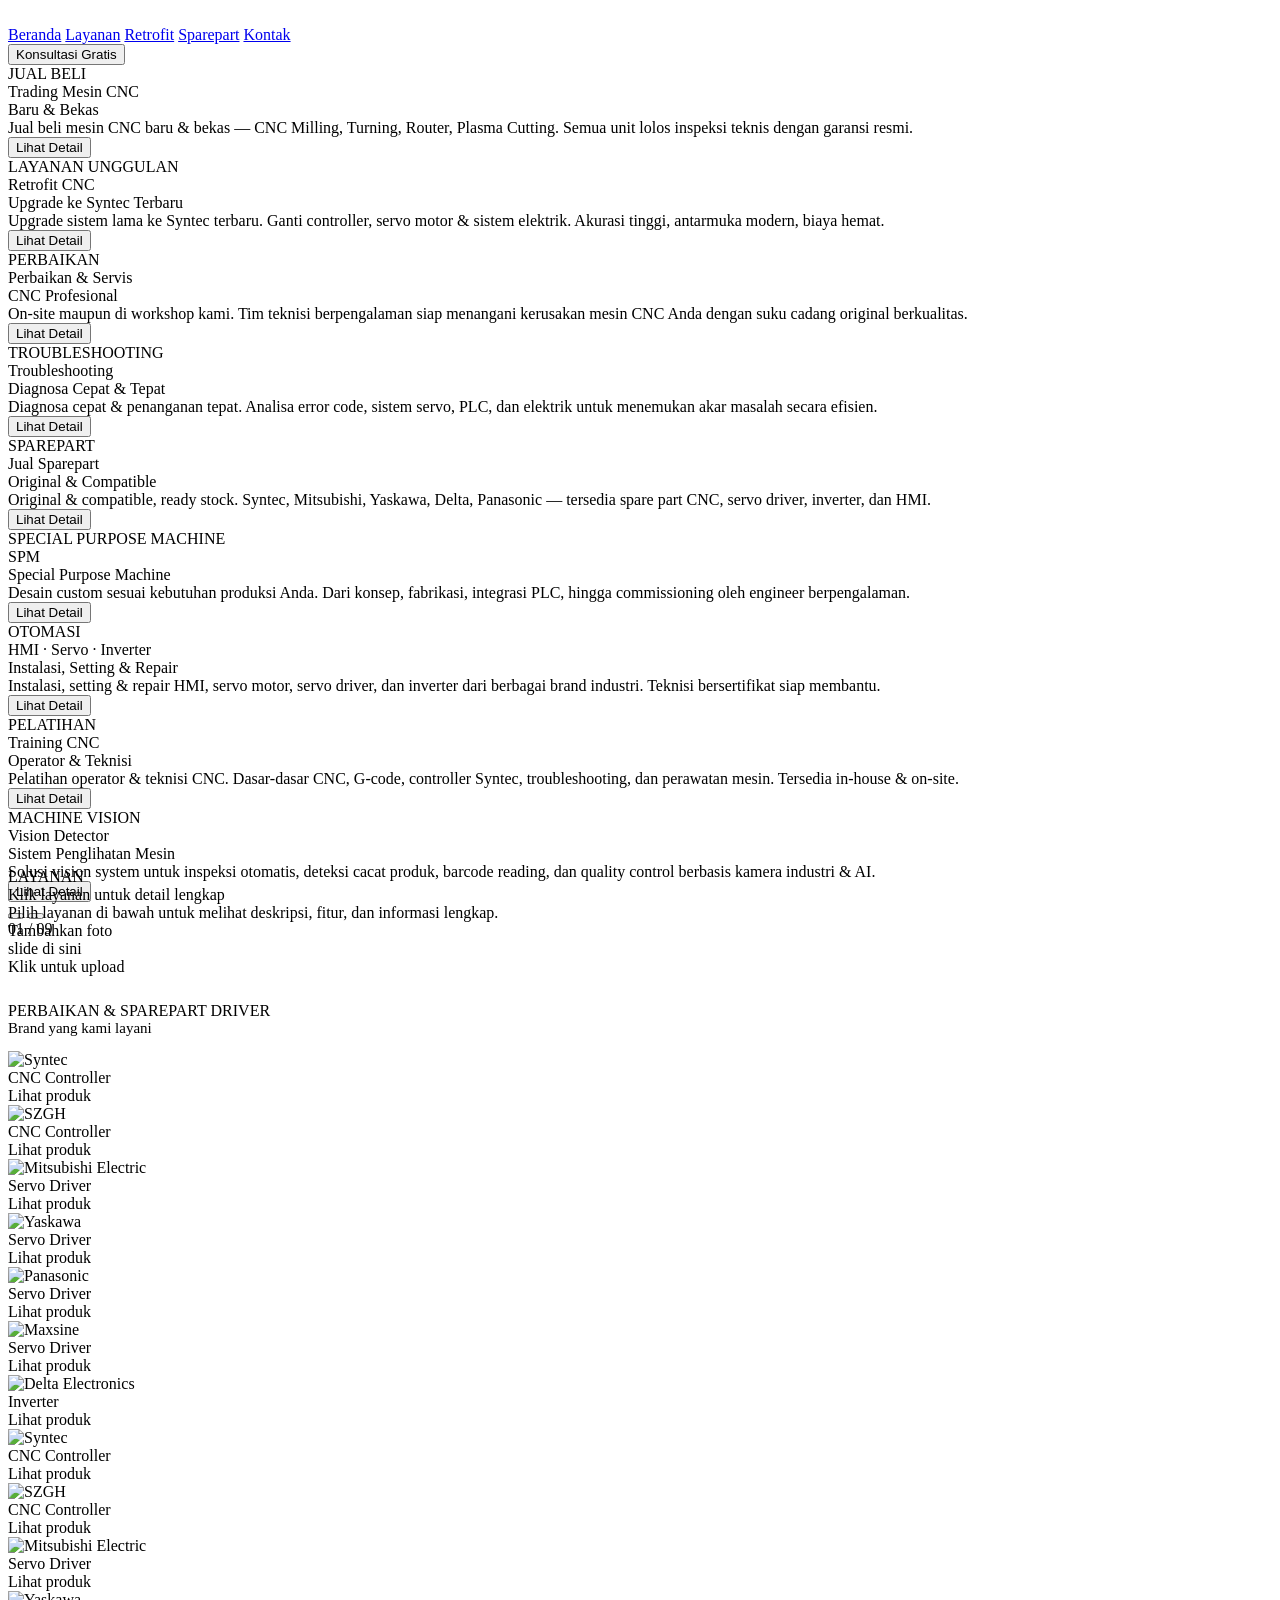
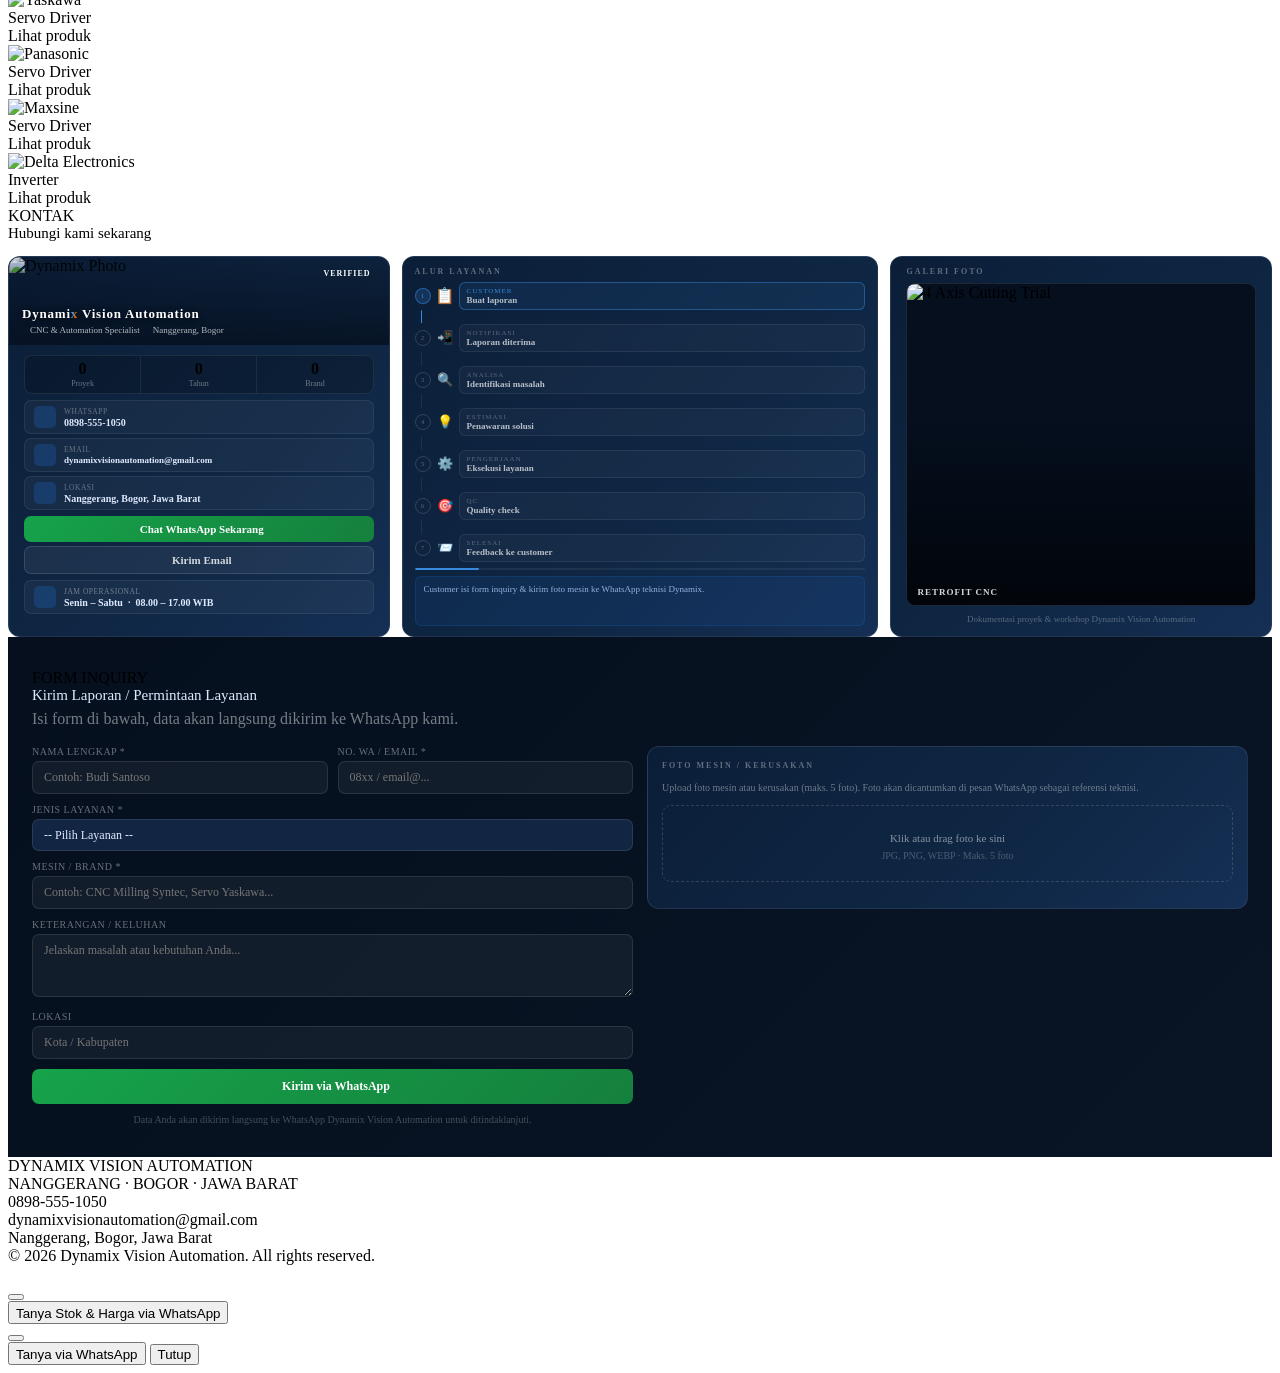
==== commit c6fa27ef: "update website Dynamix" ====
--- a/index.html
+++ b/index.html
@@ -577,6 +577,5 @@
 </div>
 
 <script src="inline-script.js"></script>
-<script src="script.js"></script>
 </body>
 </html>
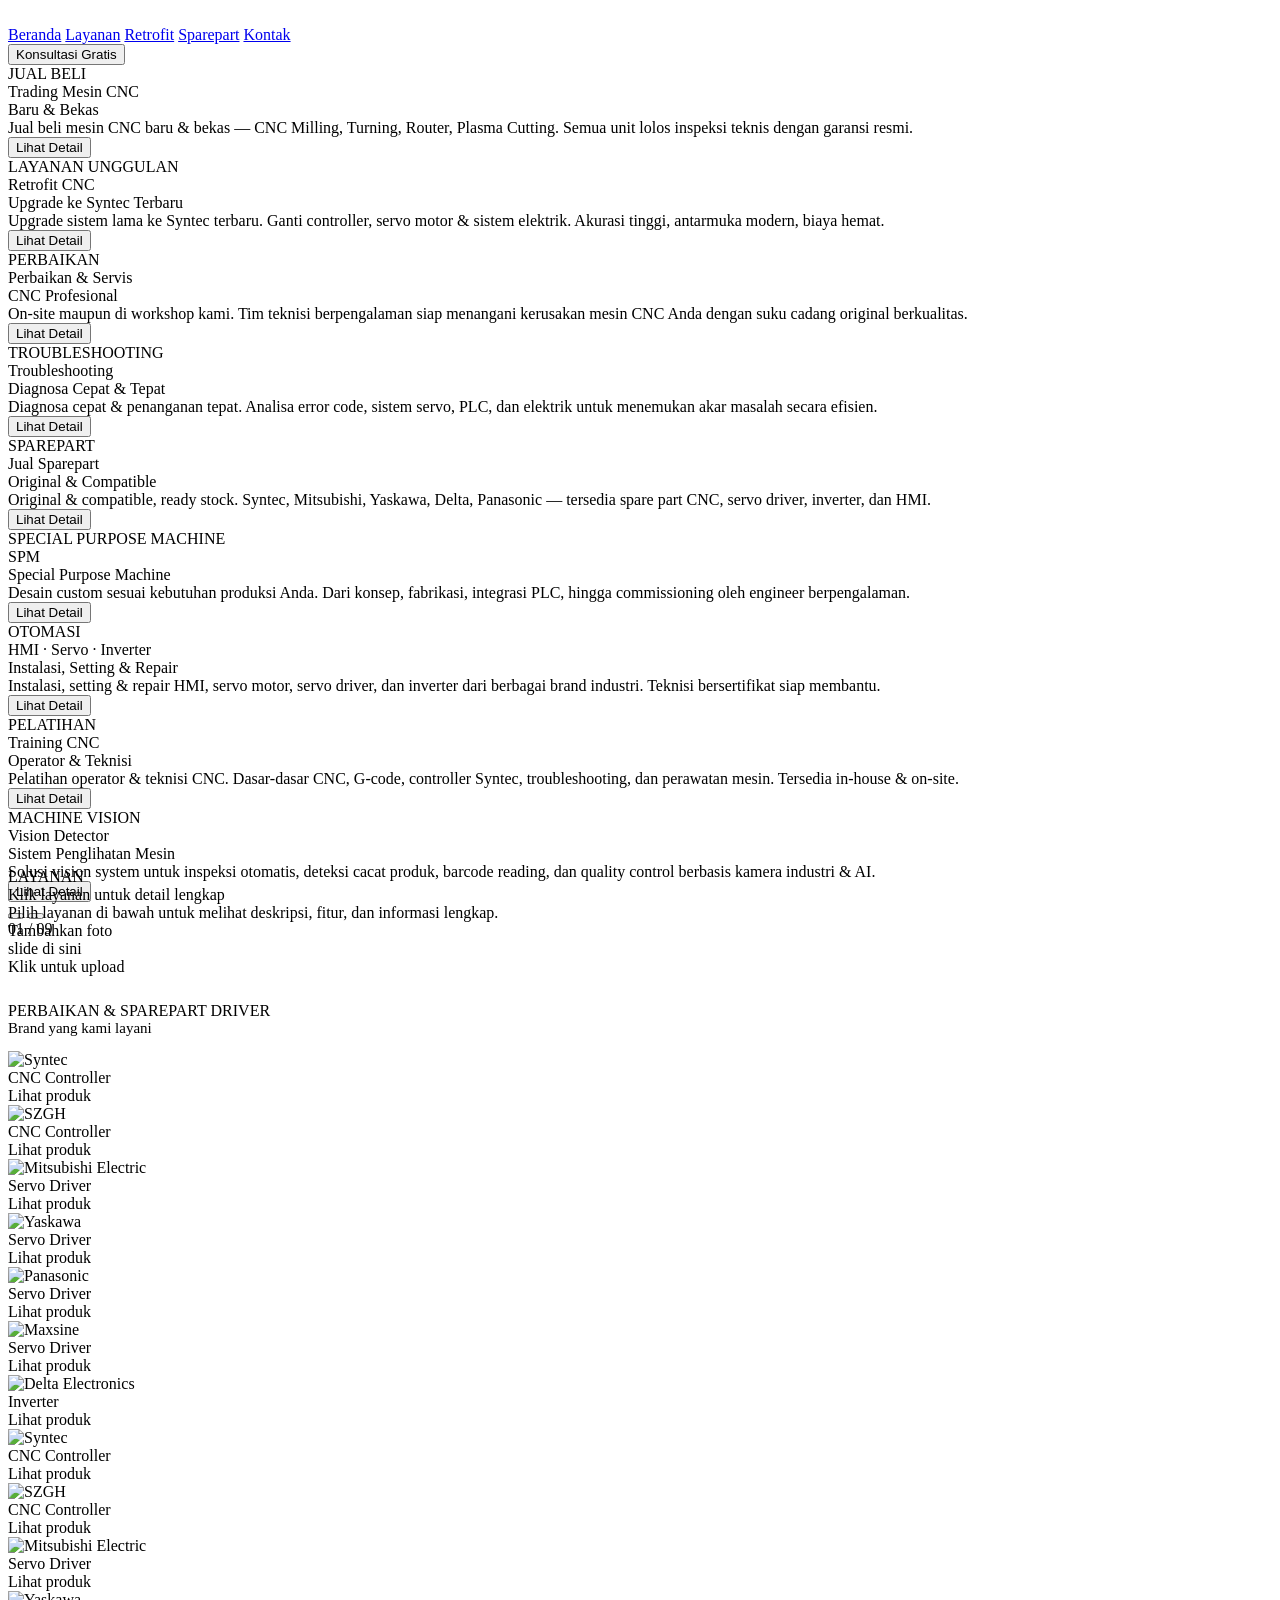
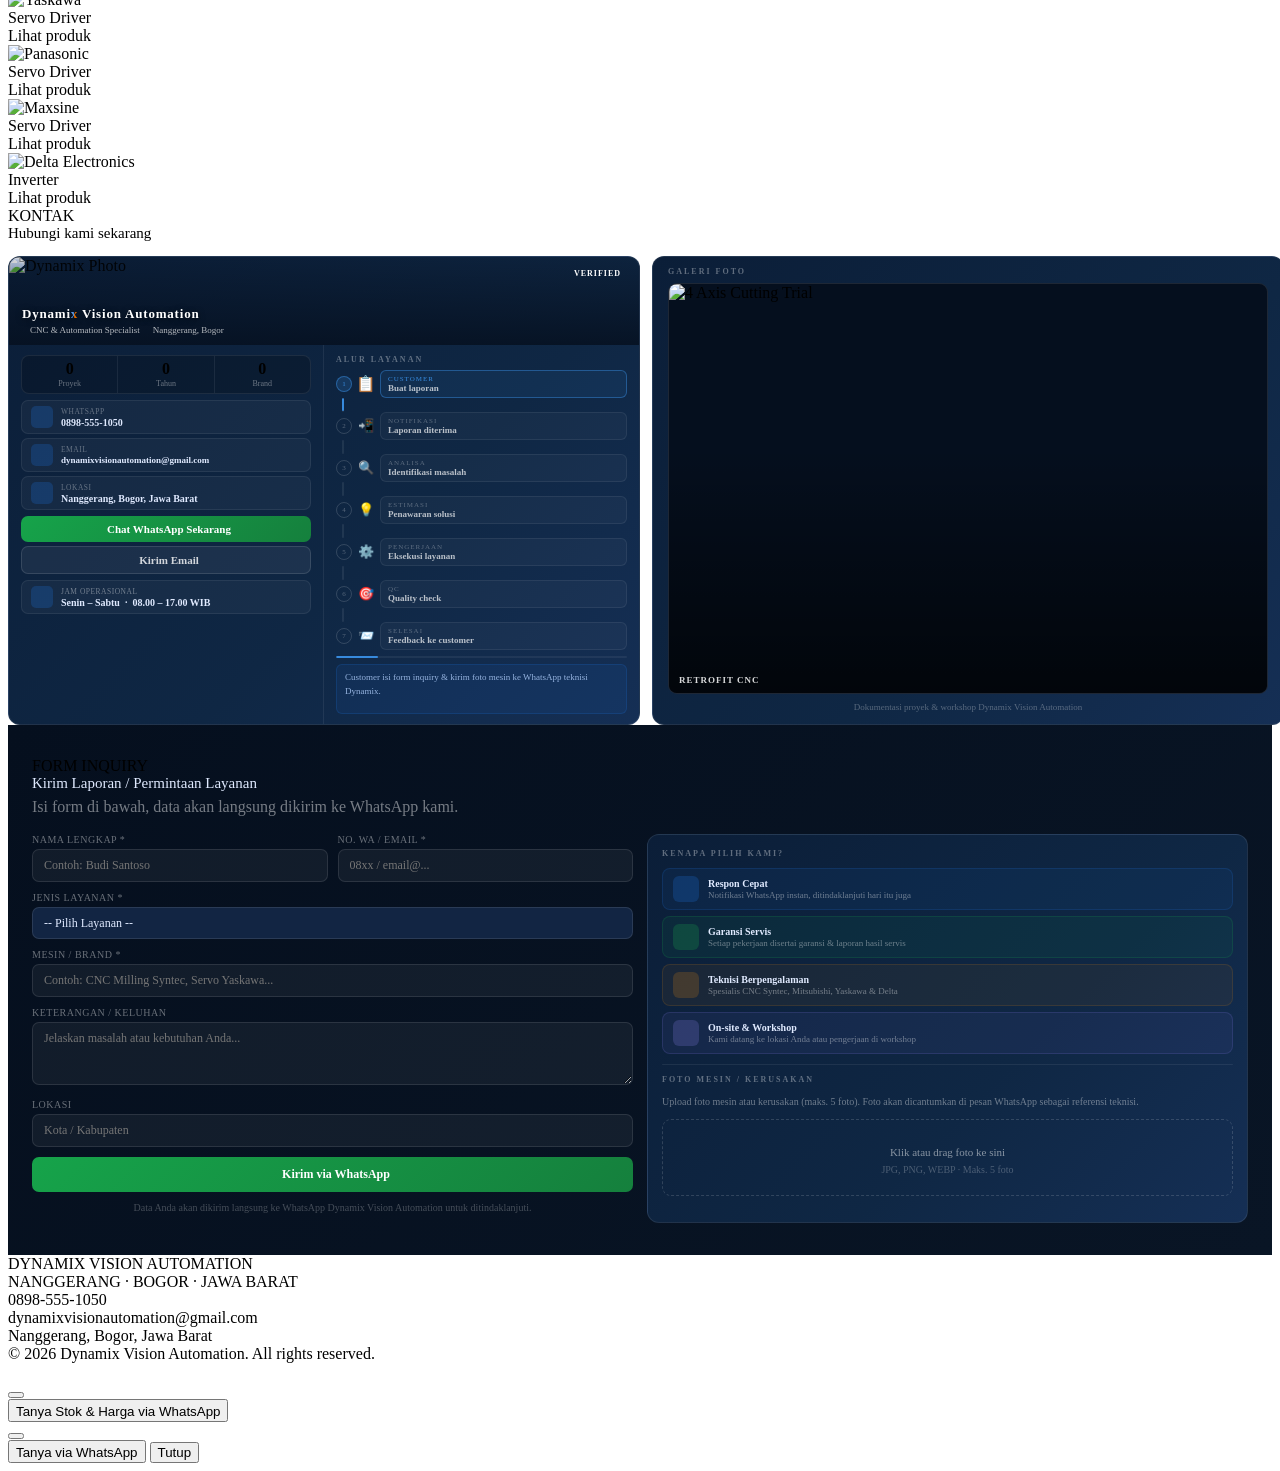
==== commit a4de4498: "update website Dynamix" ====
--- a/index.html
+++ b/index.html
@@ -2,7 +2,7 @@
 <html lang="id">
 <head>
   <meta charset="UTF-8"/>
-  <meta name="viewport" content="width=1280, initial-scale=1.0"/>
+  <meta name="viewport" content="width=device-width, initial-scale=1.0"/>
   <title>Syntec Indonesia – Service & Retrofit CNC Syntec | Dynamix Vision Automation</title>
   <meta name="description" content="Supplier & spesialis CNC Syntec Indonesia. Jasa service, retrofit, instalasi, dan troubleshooting mesin CNC Syntec, Delta, Yaskawa, Mitsubishi di Bogor & seluruh Indonesia.">
   <meta name="keywords" content="syntec indonesia, supplier syntec indonesia, CNC syntec, retrofit CNC syntec, service mesin CNC, troubleshooting CNC, CNC automation indonesia, delta CNC, yaskawa indonesia, mitsubishi CNC, perbaikan mesin CNC bogor">
@@ -301,18 +301,18 @@
     <div class="eyebrow"><div class="eline"></div><span>KONTAK</span></div>
     <div class="sec-title" style="font-size:15px;margin-bottom:14px">Hubungi kami sekarang</div>
 
-    <div style="display:grid;grid-template-columns:0.8fr 1fr 0.8fr;gap:12px;align-items:stretch">
-
-      <!-- BINGKAI KIRI: info kontak -->
-      <div style="background:linear-gradient(135deg,#0b1e38 0%,#0f2744 60%,#152f55 100%);border:1px solid rgba(255,255,255,0.09);border-radius:12px;overflow:hidden">
-        <!-- FOTO HEADER -->
+    <div style="display:grid;grid-template-columns:50% 50%;gap:12px;align-items:stretch">
+
+      <!-- BINGKAI KIRI GABUNGAN: info kontak + alur layanan -->
+      <div style="background:linear-gradient(135deg,#0b1e38 0%,#0f2744 60%,#152f55 100%);border:1px solid rgba(255,255,255,0.09);border-radius:12px;overflow:hidden;display:flex;flex-direction:column">
+
+        <!-- FOTO HEADER (full width) -->
         <div style="position:relative;width:100%;height:88px;overflow:hidden;flex-shrink:0">
           <img id="contactProfilePhoto"
                src="images/contact-header.jpg"
                alt="Dynamix Photo"
                style="width:100%;height:100%;object-fit:cover;object-position:center;display:block"/>
           <div style="position:absolute;inset:0;background:linear-gradient(180deg,rgba(5,15,30,0.15) 0%,rgba(5,15,30,0.82) 100%)"></div>
-          <!-- nama + role overlay di atas foto -->
           <div style="position:absolute;bottom:10px;left:13px;right:13px;z-index:2">
            <div style="font-size:13px;font-weight:800;color:#fff;font-family:var(--font-cond);letter-spacing:0.8px;line-height:1.2;text-shadow:0 1px 6px rgba(0,0,0,0.6)">Dynami<span style="background:linear-gradient(90deg,#60A5FA 50%,#ff7a00 50%);-webkit-background-clip:text;-webkit-text-fill-color:transparent;display:inline-block;">x</span> Vision Automation</div>
             <div style="font-size:9px;color:rgba(255,255,255,0.7);margin-top:3px;display:flex;align-items:center;gap:5px;flex-wrap:wrap">
@@ -320,80 +320,78 @@
               <span style="width:3px;height:3px;border-radius:50%;background:var(--blue2);display:inline-block;flex-shrink:0"></span>Nanggerang, Bogor
             </div>
           </div>
-          <!-- badge pojok kanan atas -->
           <div style="position:absolute;top:9px;right:10px;background:var(--blue);border-radius:4px;padding:3px 8px;font-size:8px;font-weight:700;color:#fff;font-family:var(--font-cond);letter-spacing:1px">VERIFIED</div>
         </div>
 
-        <div style="padding:10px 15px;display:flex;flex-direction:column;gap:6px">
-
-          <div style="display:none"></div>
-
-          <!-- stats -->
-          <div style="display:flex;border:1px solid rgba(255,255,255,0.08);border-radius:8px;overflow:hidden;background:rgba(0,0,0,0.2)" id="statsBox">
-            <div style="flex:1;display:flex;flex-direction:column;align-items:center;padding:5px 4px;border-right:1px solid rgba(255,255,255,0.07)">
-              <div style="font-size:16px;font-weight:800;color:var(--blue2);font-family:var(--font-cond);line-height:1" id="statProyek">0</div>
-              <div style="font-size:8px;color:rgba(255,255,255,0.4);margin-top:2px">Proyek</div>
+        <!-- ISI: 2 kolom — info kontak (kiri) | alur layanan (kanan) -->
+        <div style="display:grid;grid-template-columns:1fr 1fr;gap:0;flex:1;min-height:0">
+
+          <!-- Kolom info kontak -->
+          <div style="padding:10px 12px;display:flex;flex-direction:column;gap:6px;border-right:1px solid rgba(255,255,255,0.07)">
+
+            <!-- stats -->
+            <div style="display:flex;border:1px solid rgba(255,255,255,0.08);border-radius:8px;overflow:hidden;background:rgba(0,0,0,0.2)" id="statsBox">
+              <div style="flex:1;display:flex;flex-direction:column;align-items:center;padding:5px 4px;border-right:1px solid rgba(255,255,255,0.07)">
+                <div style="font-size:16px;font-weight:800;color:var(--blue2);font-family:var(--font-cond);line-height:1" id="statProyek">0</div>
+                <div style="font-size:8px;color:rgba(255,255,255,0.4);margin-top:2px">Proyek</div>
+              </div>
+              <div style="flex:1;display:flex;flex-direction:column;align-items:center;padding:5px 4px;border-right:1px solid rgba(255,255,255,0.07)">
+                <div style="font-size:16px;font-weight:800;color:var(--blue2);font-family:var(--font-cond);line-height:1" id="statTahun">0</div>
+                <div style="font-size:8px;color:rgba(255,255,255,0.4);margin-top:2px">Tahun</div>
+              </div>
+              <div style="flex:1;display:flex;flex-direction:column;align-items:center;padding:5px 4px">
+                <div style="font-size:16px;font-weight:800;color:var(--blue2);font-family:var(--font-cond);line-height:1" id="statBrand">0</div>
+                <div style="font-size:8px;color:rgba(255,255,255,0.4);margin-top:2px">Brand</div>
+              </div>
             </div>
-            <div style="flex:1;display:flex;flex-direction:column;align-items:center;padding:5px 4px;border-right:1px solid rgba(255,255,255,0.07)">
-              <div style="font-size:16px;font-weight:800;color:var(--blue2);font-family:var(--font-cond);line-height:1" id="statTahun">0</div>
-              <div style="font-size:8px;color:rgba(255,255,255,0.4);margin-top:2px">Tahun</div>
+
+            <!-- kontak rows -->
+            <div style="display:flex;flex-direction:column;gap:4px">
+              <div style="display:flex;align-items:center;gap:8px;background:rgba(255,255,255,0.04);border:1px solid rgba(255,255,255,0.07);border-radius:7px;padding:5px 9px">
+                <div style="width:22px;height:22px;border-radius:5px;background:rgba(29,111,216,0.25);display:flex;align-items:center;justify-content:center;color:#7db9ff;font-size:11px;flex-shrink:0"><i class="ti ti-brand-whatsapp"></i></div>
+                <div><div style="font-size:7.5px;color:rgba(255,255,255,0.35);letter-spacing:0.5px;text-transform:uppercase">WhatsApp</div><div style="font-size:10px;font-weight:600;color:#e0eaff;margin-top:1px">0898-555-1050</div></div>
+              </div>
+              <div style="display:flex;align-items:center;gap:8px;background:rgba(255,255,255,0.04);border:1px solid rgba(255,255,255,0.07);border-radius:7px;padding:5px 9px">
+                <div style="width:22px;height:22px;border-radius:5px;background:rgba(29,111,216,0.25);display:flex;align-items:center;justify-content:center;color:#7db9ff;font-size:11px;flex-shrink:0"><i class="ti ti-mail"></i></div>
+                <div><div style="font-size:7.5px;color:rgba(255,255,255,0.35);letter-spacing:0.5px;text-transform:uppercase">Email</div><div style="font-size:9px;font-weight:600;color:#e0eaff;margin-top:1px">dynamixvisionautomation@gmail.com</div></div>
+              </div>
+              <div style="display:flex;align-items:center;gap:8px;background:rgba(255,255,255,0.04);border:1px solid rgba(255,255,255,0.07);border-radius:7px;padding:5px 9px">
+                <div style="width:22px;height:22px;border-radius:5px;background:rgba(29,111,216,0.25);display:flex;align-items:center;justify-content:center;color:#7db9ff;font-size:11px;flex-shrink:0"><i class="ti ti-map-pin"></i></div>
+                <div><div style="font-size:7.5px;color:rgba(255,255,255,0.35);letter-spacing:0.5px;text-transform:uppercase">Lokasi</div><div style="font-size:10px;font-weight:600;color:#e0eaff;margin-top:1px">Nanggerang, Bogor, Jawa Barat</div></div>
+              </div>
             </div>
-            <div style="flex:1;display:flex;flex-direction:column;align-items:center;padding:5px 4px">
-              <div style="font-size:16px;font-weight:800;color:var(--blue2);font-family:var(--font-cond);line-height:1" id="statBrand">0</div>
-              <div style="font-size:8px;color:rgba(255,255,255,0.4);margin-top:2px">Brand</div>
+
+            <!-- buttons -->
+            <div style="display:flex;flex-direction:column;gap:4px">
+              <button onclick="window.open('https://wa.me/6289855551050?text=Halo%20Dynamix%2C%20saya%20ingin%20konsultasi%20mengenai%20layanan%20CNC%20Anda.','_blank')" style="background:linear-gradient(135deg,#16a34a,#15803d);color:#fff;border:none;border-radius:7px;padding:7px;font-size:11px;font-weight:700;cursor:pointer;display:flex;align-items:center;justify-content:center;gap:6px;font-family:var(--font)"><i class="ti ti-brand-whatsapp" style="font-size:13px"></i> Chat WhatsApp Sekarang</button>
+              <button onclick="window.location.href='mailto:dynamixVisionAutomation@gmail.com?subject=Konsultasi%20Layanan%20CNC&body=Halo%20Dynamix%2C%20saya%20ingin%20bertanya%20mengenai%20layanan%20Anda.'" style="background:rgba(255,255,255,0.06);color:rgba(255,255,255,0.8);border:1px solid rgba(255,255,255,0.12);border-radius:7px;padding:7px;font-size:11px;font-weight:600;cursor:pointer;font-family:var(--font);display:flex;align-items:center;justify-content:center;gap:6px"><i class="ti ti-mail"></i> Kirim Email</button>
             </div>
-          </div>
-
-          <!-- kontak rows -->
-          <div style="display:flex;flex-direction:column;gap:4px">
-            <div style="display:flex;align-items:center;gap:8px;background:rgba(255,255,255,0.04);border:1px solid rgba(255,255,255,0.07);border-radius:7px;padding:5px 9px">
-              <div style="width:22px;height:22px;border-radius:5px;background:rgba(29,111,216,0.25);display:flex;align-items:center;justify-content:center;color:#7db9ff;font-size:11px;flex-shrink:0"><i class="ti ti-brand-whatsapp"></i></div>
-              <div><div style="font-size:7.5px;color:rgba(255,255,255,0.35);letter-spacing:0.5px;text-transform:uppercase">WhatsApp</div><div style="font-size:10px;font-weight:600;color:#e0eaff;margin-top:1px">0898-555-1050</div></div>
+
+            <!-- jam operasional -->
+            <div style="background:rgba(255,255,255,0.04);border:1px solid rgba(255,255,255,0.07);border-radius:7px;padding:5px 9px;display:flex;align-items:center;gap:8px">
+              <div style="width:22px;height:22px;border-radius:5px;background:rgba(29,111,216,0.25);display:flex;align-items:center;justify-content:center;color:#7db9ff;font-size:11px;flex-shrink:0"><i class="ti ti-clock"></i></div>
+              <div>
+                <div style="font-size:7.5px;color:rgba(255,255,255,0.4);letter-spacing:0.5px;text-transform:uppercase">Jam Operasional</div>
+                <div style="font-size:10px;font-weight:600;color:#e0eaff;margin-top:1px">Senin – Sabtu &nbsp;·&nbsp; 08.00 – 17.00 WIB</div>
+              </div>
             </div>
-            <div style="display:flex;align-items:center;gap:8px;background:rgba(255,255,255,0.04);border:1px solid rgba(255,255,255,0.07);border-radius:7px;padding:5px 9px">
-              <div style="width:22px;height:22px;border-radius:5px;background:rgba(29,111,216,0.25);display:flex;align-items:center;justify-content:center;color:#7db9ff;font-size:11px;flex-shrink:0"><i class="ti ti-mail"></i></div>
-              <div><div style="font-size:7.5px;color:rgba(255,255,255,0.35);letter-spacing:0.5px;text-transform:uppercase">Email</div><div style="font-size:9px;font-weight:600;color:#e0eaff;margin-top:1px">dynamixvisionautomation@gmail.com</div></div>
+
+          </div>
+
+          <!-- Kolom alur layanan -->
+          <div style="padding:10px 12px;display:flex;flex-direction:column;gap:6px;flex:1">
+            <div style="font-size:8px;letter-spacing:2px;color:rgba(255,255,255,0.35);font-family:var(--font-cond);font-weight:700;text-transform:uppercase;flex-shrink:0">Alur Layanan</div>
+            <div style="flex:1;display:flex;flex-direction:column;gap:0" id="flowChartWrap">
+              <div style="display:flex;flex-direction:column;align-items:stretch;gap:0" id="fcSteps"></div>
+              <div style="margin-top:6px;height:2px;background:rgba(255,255,255,0.06);border-radius:2px;overflow:hidden">
+                <div id="fcProgress" style="height:100%;width:0%;background:#378ADD;border-radius:2px;transition:width .12s linear"></div>
+              </div>
+              <div id="fcInfo" style="margin-top:6px;background:rgba(29,111,216,0.1);border:1px solid rgba(29,111,216,0.2);border-radius:6px;padding:6px 8px;min-height:36px">
+                <div id="fcInfoText" style="font-size:9px;color:rgba(180,210,255,0.8);line-height:1.5">Memulai alur layanan...</div>
+              </div>
             </div>
-            <div style="display:flex;align-items:center;gap:8px;background:rgba(255,255,255,0.04);border:1px solid rgba(255,255,255,0.07);border-radius:7px;padding:5px 9px">
-              <div style="width:22px;height:22px;border-radius:5px;background:rgba(29,111,216,0.25);display:flex;align-items:center;justify-content:center;color:#7db9ff;font-size:11px;flex-shrink:0"><i class="ti ti-map-pin"></i></div>
-              <div><div style="font-size:7.5px;color:rgba(255,255,255,0.35);letter-spacing:0.5px;text-transform:uppercase">Lokasi</div><div style="font-size:10px;font-weight:600;color:#e0eaff;margin-top:1px">Nanggerang, Bogor, Jawa Barat</div></div>
-            </div>
-          </div>
-
-          <!-- buttons -->
-          <div style="display:flex;flex-direction:column;gap:4px">
-            <button onclick="window.open('https://wa.me/6289855551050?text=Halo%20Dynamix%2C%20saya%20ingin%20konsultasi%20mengenai%20layanan%20CNC%20Anda.','_blank')" style="background:linear-gradient(135deg,#16a34a,#15803d);color:#fff;border:none;border-radius:7px;padding:7px;font-size:11px;font-weight:700;cursor:pointer;display:flex;align-items:center;justify-content:center;gap:6px;font-family:var(--font)"><i class="ti ti-brand-whatsapp" style="font-size:13px"></i> Chat WhatsApp Sekarang</button>
-            <button onclick="window.location.href='mailto:dynamixVisionAutomation@gmail.com?subject=Konsultasi%20Layanan%20CNC&body=Halo%20Dynamix%2C%20saya%20ingin%20bertanya%20mengenai%20layanan%20Anda.'" style="background:rgba(255,255,255,0.06);color:rgba(255,255,255,0.8);border:1px solid rgba(255,255,255,0.12);border-radius:7px;padding:7px;font-size:11px;font-weight:600;cursor:pointer;font-family:var(--font);display:flex;align-items:center;justify-content:center;gap:6px"><i class="ti ti-mail"></i> Kirim Email</button>
-          </div>
-
-          <!-- jam operasional -->
-          <div style="background:rgba(255,255,255,0.04);border:1px solid rgba(255,255,255,0.07);border-radius:7px;padding:5px 9px;display:flex;align-items:center;gap:8px">
-            <div style="width:22px;height:22px;border-radius:5px;background:rgba(29,111,216,0.25);display:flex;align-items:center;justify-content:center;color:#7db9ff;font-size:11px;flex-shrink:0"><i class="ti ti-clock"></i></div>
-            <div>
-              <div style="font-size:7.5px;color:rgba(255,255,255,0.4);letter-spacing:0.5px;text-transform:uppercase">Jam Operasional</div>
-              <div style="font-size:10px;font-weight:600;color:#e0eaff;margin-top:1px">Senin – Sabtu &nbsp;·&nbsp; 08.00 – 17.00 WIB</div>
-            </div>
-          </div>
-
-        </div>
-      </div>
-
-      <!-- BINGKAI TENGAH: flowchart animasi alur layanan -->
-      <div style="background:linear-gradient(135deg,#0b1e38 0%,#0f2744 60%,#152f55 100%);border:1px solid rgba(255,255,255,0.09);border-radius:12px;overflow:hidden;display:flex;flex-direction:column">
-        <div style="padding:10px 12px;display:flex;flex-direction:column;gap:6px;flex:1">
-          <div style="font-size:8px;letter-spacing:2px;color:rgba(255,255,255,0.35);font-family:var(--font-cond);font-weight:700;text-transform:uppercase;flex-shrink:0">Alur Layanan</div>
-          <div style="flex:1;display:flex;flex-direction:column;gap:0" id="flowChartWrap">
-
-            <div style="display:flex;flex-direction:column;align-items:stretch;gap:0" id="fcSteps"></div>
-
-            <div style="margin-top:6px;height:2px;background:rgba(255,255,255,0.06);border-radius:2px;overflow:hidden">
-              <div id="fcProgress" style="height:100%;width:0%;background:#378ADD;border-radius:2px;transition:width .12s linear"></div>
-            </div>
-
-            <div id="fcInfo" style="margin-top:6px;background:rgba(29,111,216,0.1);border:1px solid rgba(29,111,216,0.2);border-radius:6px;padding:6px 8px;min-height:36px">
-              <div id="fcInfoText" style="font-size:9px;color:rgba(180,210,255,0.8);line-height:1.5">Memulai alur layanan...</div>
-            </div>
-          </div>
+          </div>
+
         </div>
       </div>
 
@@ -482,8 +480,33 @@
         <div style="font-size:10px;color:rgba(255,255,255,0.25);text-align:center">Data Anda akan dikirim langsung ke WhatsApp Dynamix Vision Automation untuk ditindaklanjuti.</div>
       </div>
 
-      <!-- KOLOM KANAN: UPLOAD FOTO -->
+      <!-- KOLOM KANAN: UPLOAD FOTO + INFO -->
       <div style="background:linear-gradient(135deg,#0b1e38 0%,#0f2744 60%,#152f55 100%);border:1px solid rgba(255,255,255,0.09);border-radius:12px;padding:14px;display:flex;flex-direction:column;gap:10px">
+
+        <!-- Keunggulan layanan -->
+        <div style="font-size:8px;letter-spacing:2px;color:rgba(255,255,255,0.35);font-family:var(--font-cond);font-weight:700;text-transform:uppercase">Kenapa Pilih Kami?</div>
+        <div style="display:flex;flex-direction:column;gap:6px">
+          <div style="display:flex;align-items:center;gap:9px;background:rgba(29,111,216,0.08);border:1px solid rgba(29,111,216,0.18);border-radius:8px;padding:7px 10px">
+            <div style="width:26px;height:26px;border-radius:6px;background:rgba(29,111,216,0.25);display:flex;align-items:center;justify-content:center;color:#7db9ff;font-size:13px;flex-shrink:0"><i class="ti ti-bolt"></i></div>
+            <div><div style="font-size:10px;font-weight:700;color:#e0eaff">Respon Cepat</div><div style="font-size:9px;color:rgba(255,255,255,0.4);margin-top:1px">Notifikasi WhatsApp instan, ditindaklanjuti hari itu juga</div></div>
+          </div>
+          <div style="display:flex;align-items:center;gap:9px;background:rgba(22,163,74,0.08);border:1px solid rgba(22,163,74,0.18);border-radius:8px;padding:7px 10px">
+            <div style="width:26px;height:26px;border-radius:6px;background:rgba(22,163,74,0.25);display:flex;align-items:center;justify-content:center;color:#6ee7a0;font-size:13px;flex-shrink:0"><i class="ti ti-shield-check"></i></div>
+            <div><div style="font-size:10px;font-weight:700;color:#e0eaff">Garansi Servis</div><div style="font-size:9px;color:rgba(255,255,255,0.4);margin-top:1px">Setiap pekerjaan disertai garansi & laporan hasil servis</div></div>
+          </div>
+          <div style="display:flex;align-items:center;gap:9px;background:rgba(186,117,23,0.08);border:1px solid rgba(186,117,23,0.18);border-radius:8px;padding:7px 10px">
+            <div style="width:26px;height:26px;border-radius:6px;background:rgba(186,117,23,0.25);display:flex;align-items:center;justify-content:center;color:#fbbf24;font-size:13px;flex-shrink:0"><i class="ti ti-tool"></i></div>
+            <div><div style="font-size:10px;font-weight:700;color:#e0eaff">Teknisi Berpengalaman</div><div style="font-size:9px;color:rgba(255,255,255,0.4);margin-top:1px">Spesialis CNC Syntec, Mitsubishi, Yaskawa & Delta</div></div>
+          </div>
+          <div style="display:flex;align-items:center;gap:9px;background:rgba(127,119,221,0.08);border:1px solid rgba(127,119,221,0.18);border-radius:8px;padding:7px 10px">
+            <div style="width:26px;height:26px;border-radius:6px;background:rgba(127,119,221,0.25);display:flex;align-items:center;justify-content:center;color:#a5b4fc;font-size:13px;flex-shrink:0"><i class="ti ti-map-pin"></i></div>
+            <div><div style="font-size:10px;font-weight:700;color:#e0eaff">On-site & Workshop</div><div style="font-size:9px;color:rgba(255,255,255,0.4);margin-top:1px">Kami datang ke lokasi Anda atau pengerjaan di workshop</div></div>
+          </div>
+        </div>
+
+        <!-- Divider -->
+        <div style="height:1px;background:rgba(255,255,255,0.07);border-radius:2px"></div>
+
         <div style="font-size:8px;letter-spacing:2px;color:rgba(255,255,255,0.35);font-family:var(--font-cond);font-weight:700;text-transform:uppercase">Foto Mesin / Kerusakan</div>
         <div style="font-size:10px;color:rgba(255,255,255,0.4);line-height:1.5">Upload foto mesin atau kerusakan (maks. 5 foto). Foto akan dicantumkan di pesan WhatsApp sebagai referensi teknisi.</div>
 
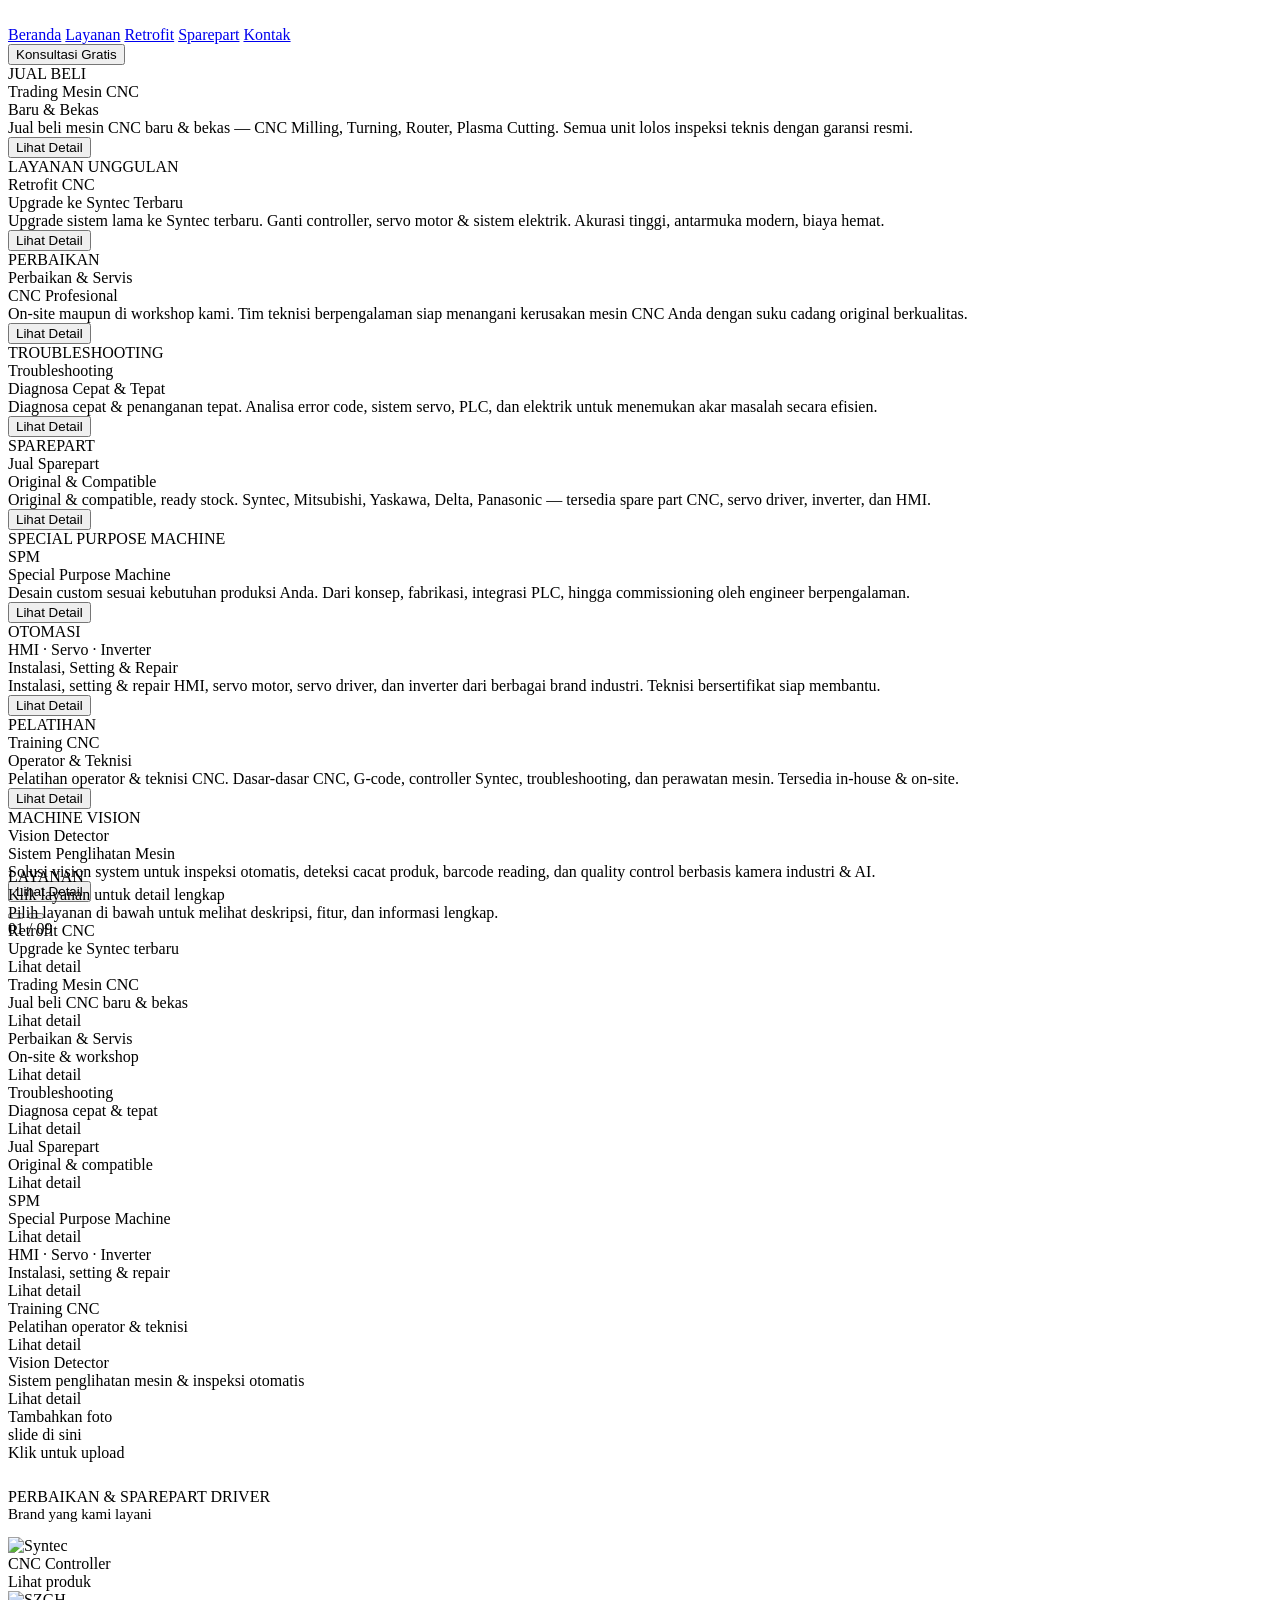
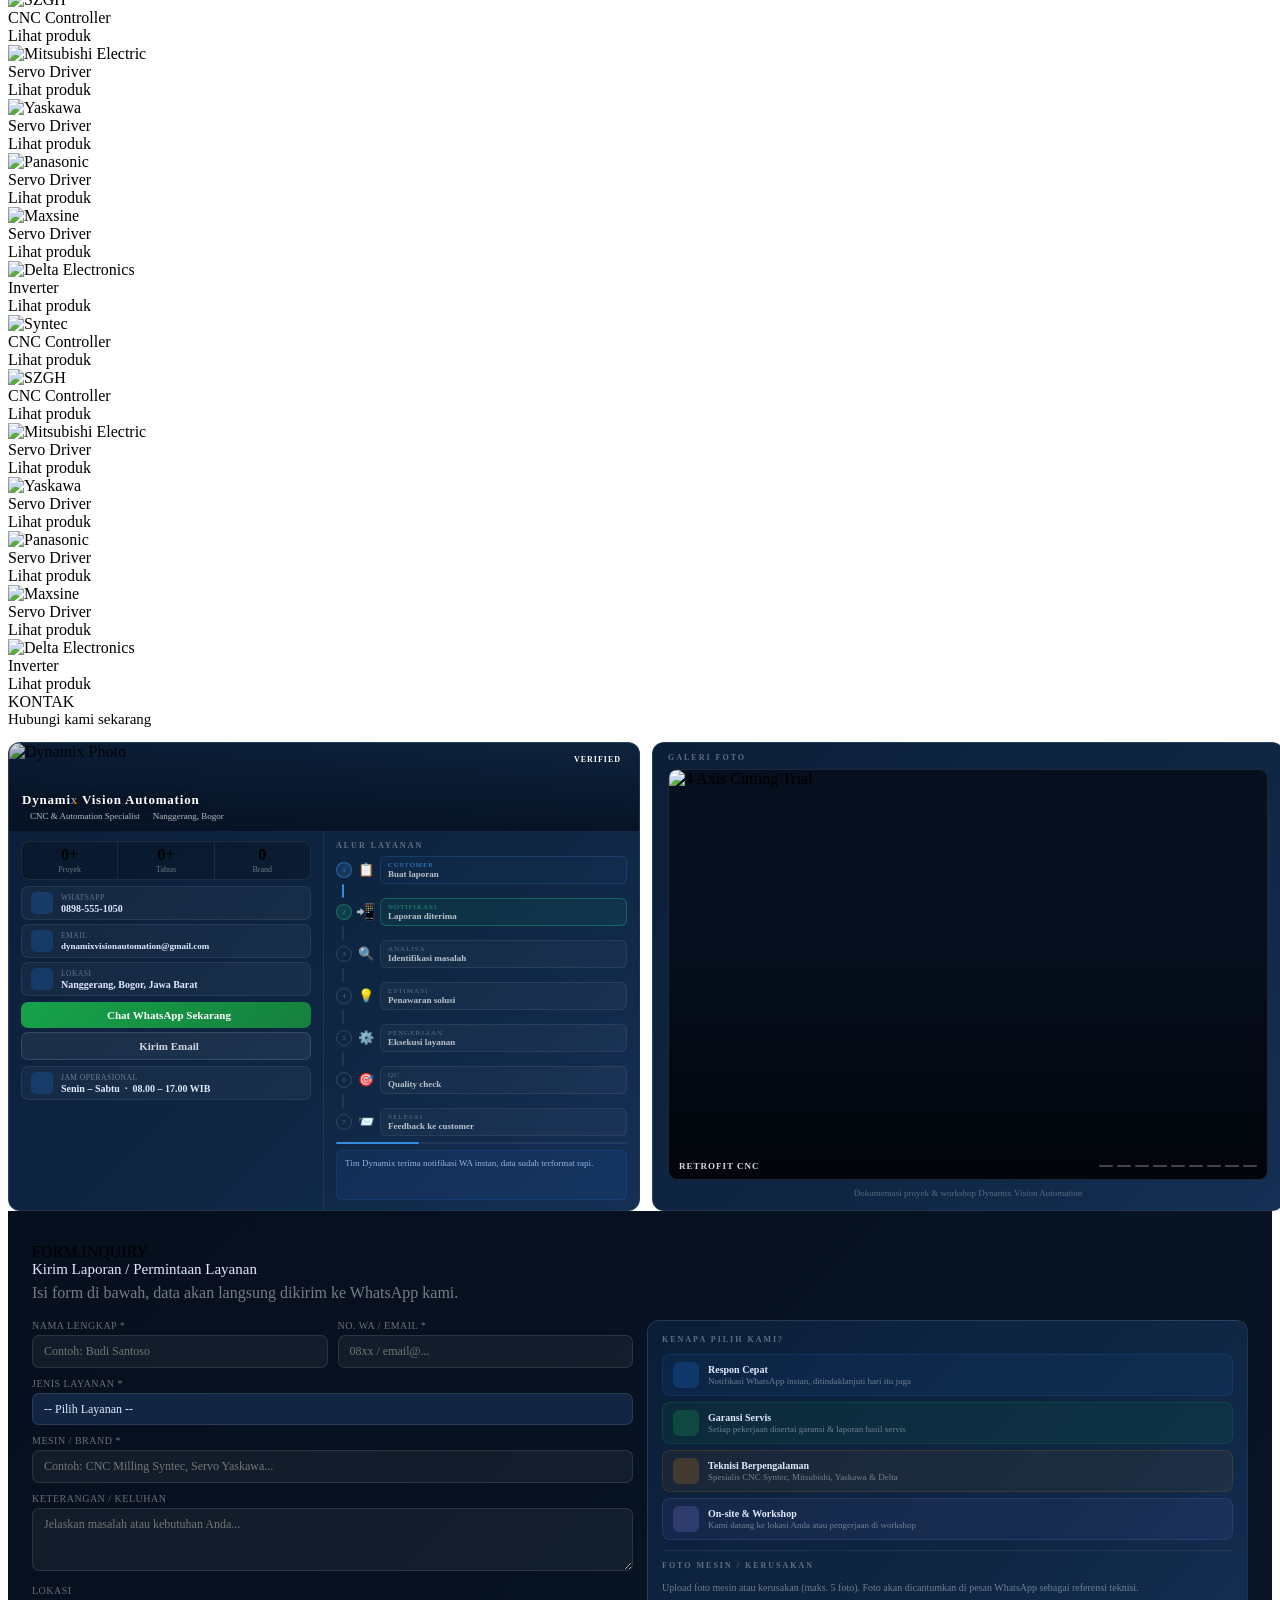
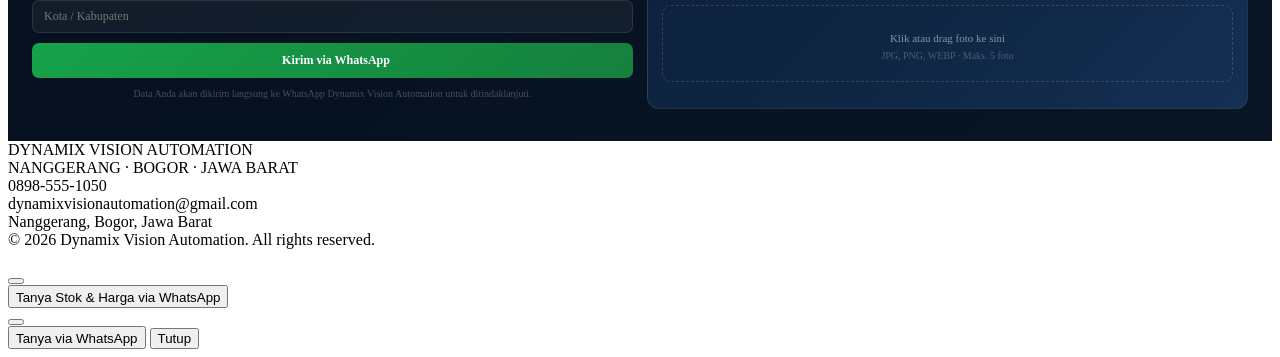
==== commit 1084cc10: "update website Dynamix" ====
--- a/index.html
+++ b/index.html
@@ -599,6 +599,6 @@
   </div>
 </div>
 
-<script src="inline-script.js"></script>
+<script src="script.js"></script>
 </body>
 </html>
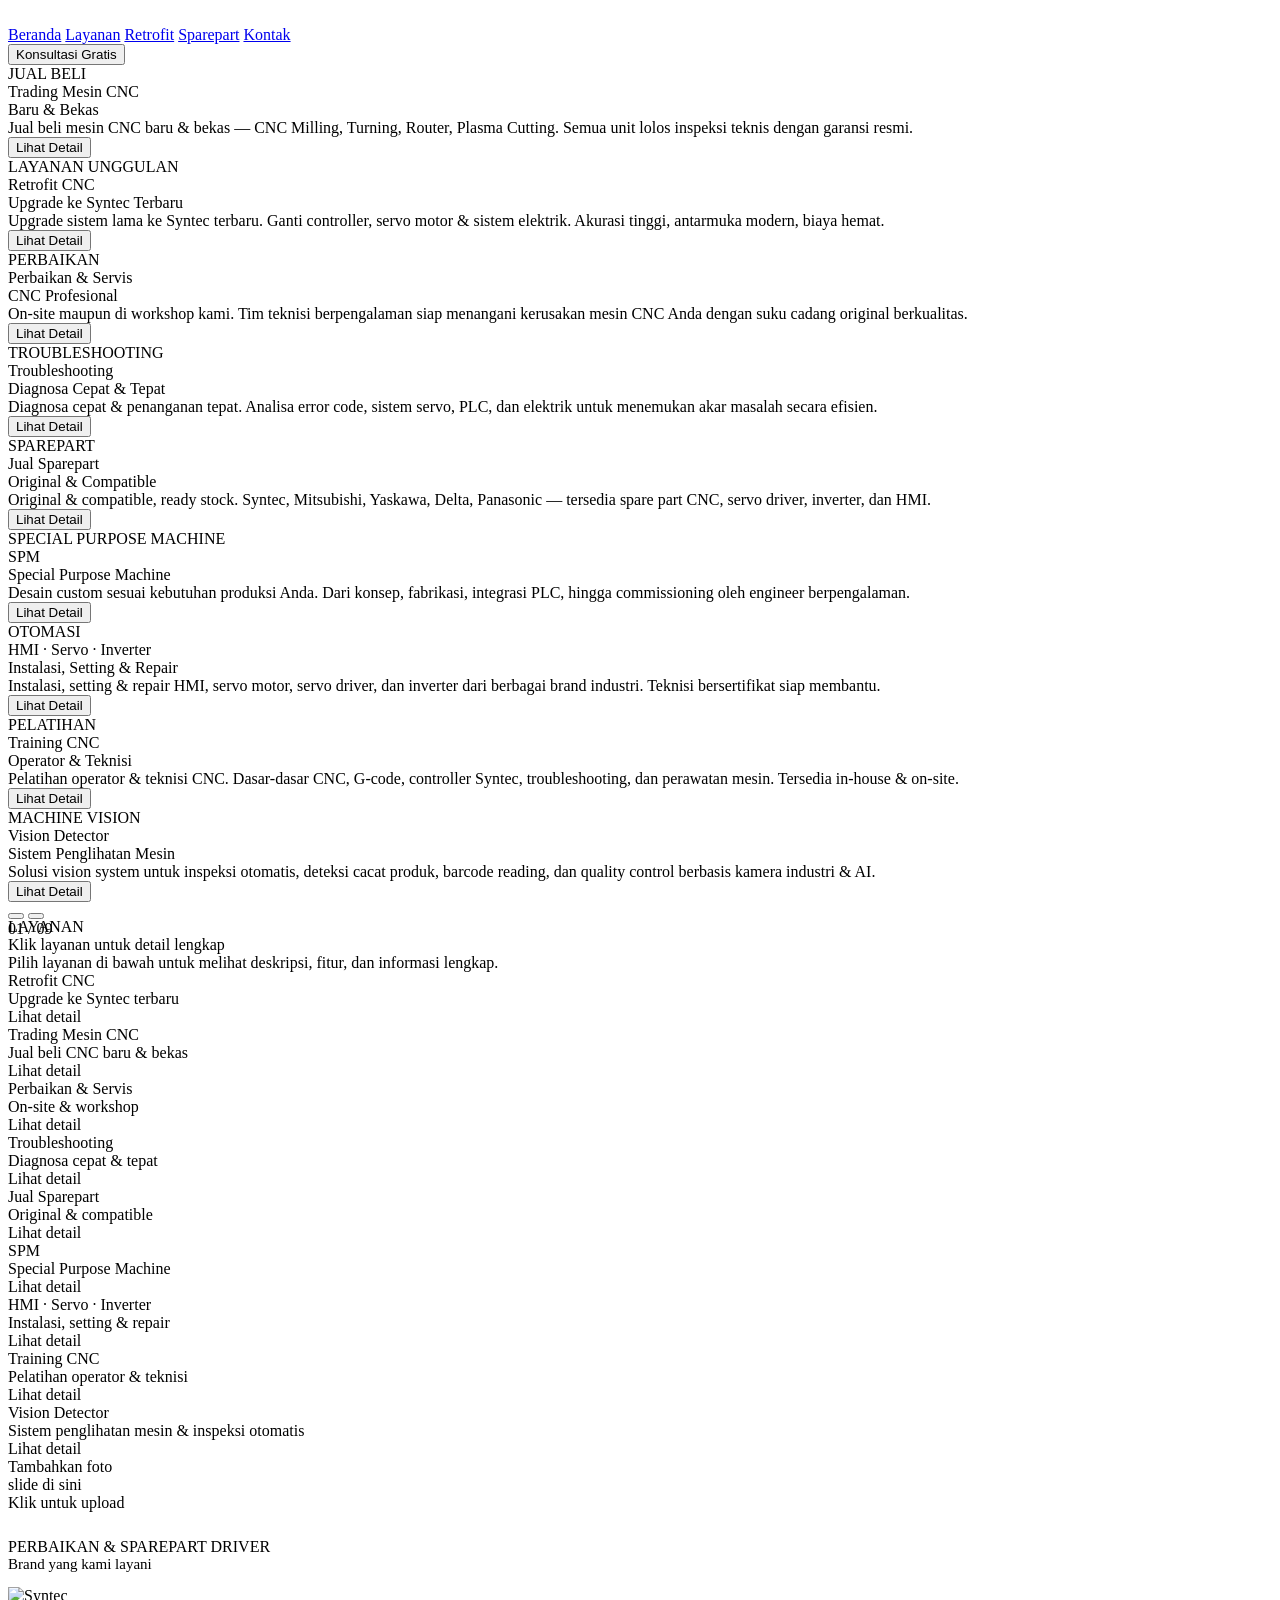
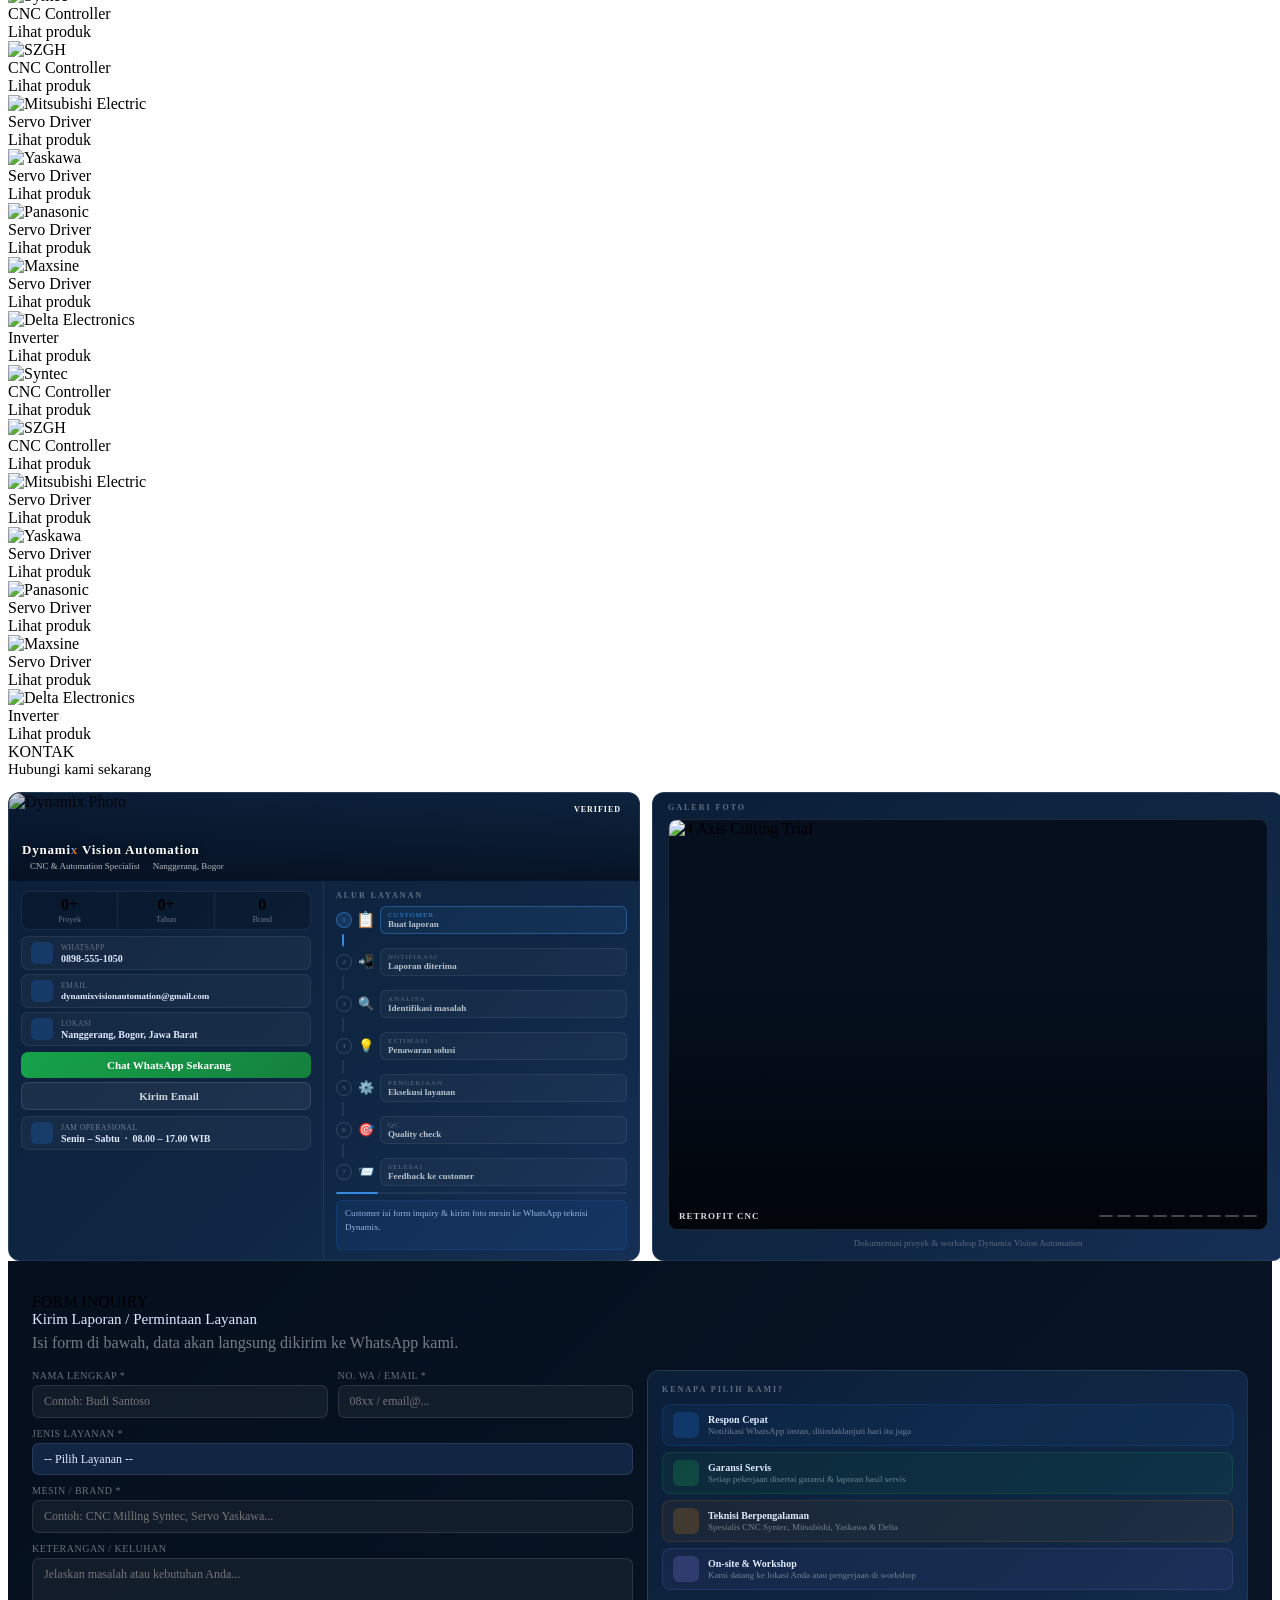
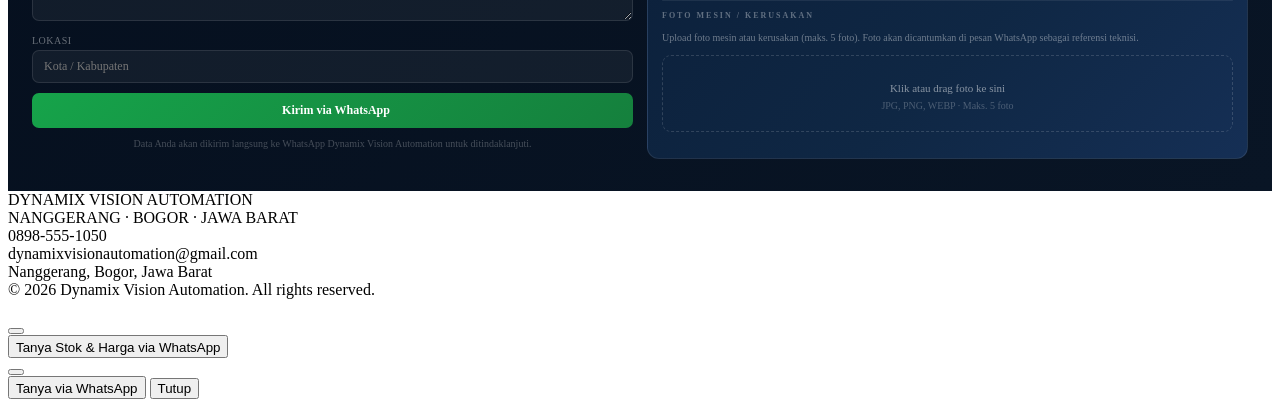
==== commit efe61f7c: "update website Dynamix" ====
--- a/index.html
+++ b/index.html
@@ -185,7 +185,7 @@
   <!-- ===== END SLIDESHOW ===== -->
 
   <div class="section-accent"></div>
-  <div id="retrofit" style="position:relative;margin-top:-70px;pointer-events:none"></div>
+  <div id="retrofit" style="position:relative;margin-top:-20px;pointer-events:none"></div>
 
   <!-- LAYANAN -->
   <div class="section" id="layanan">
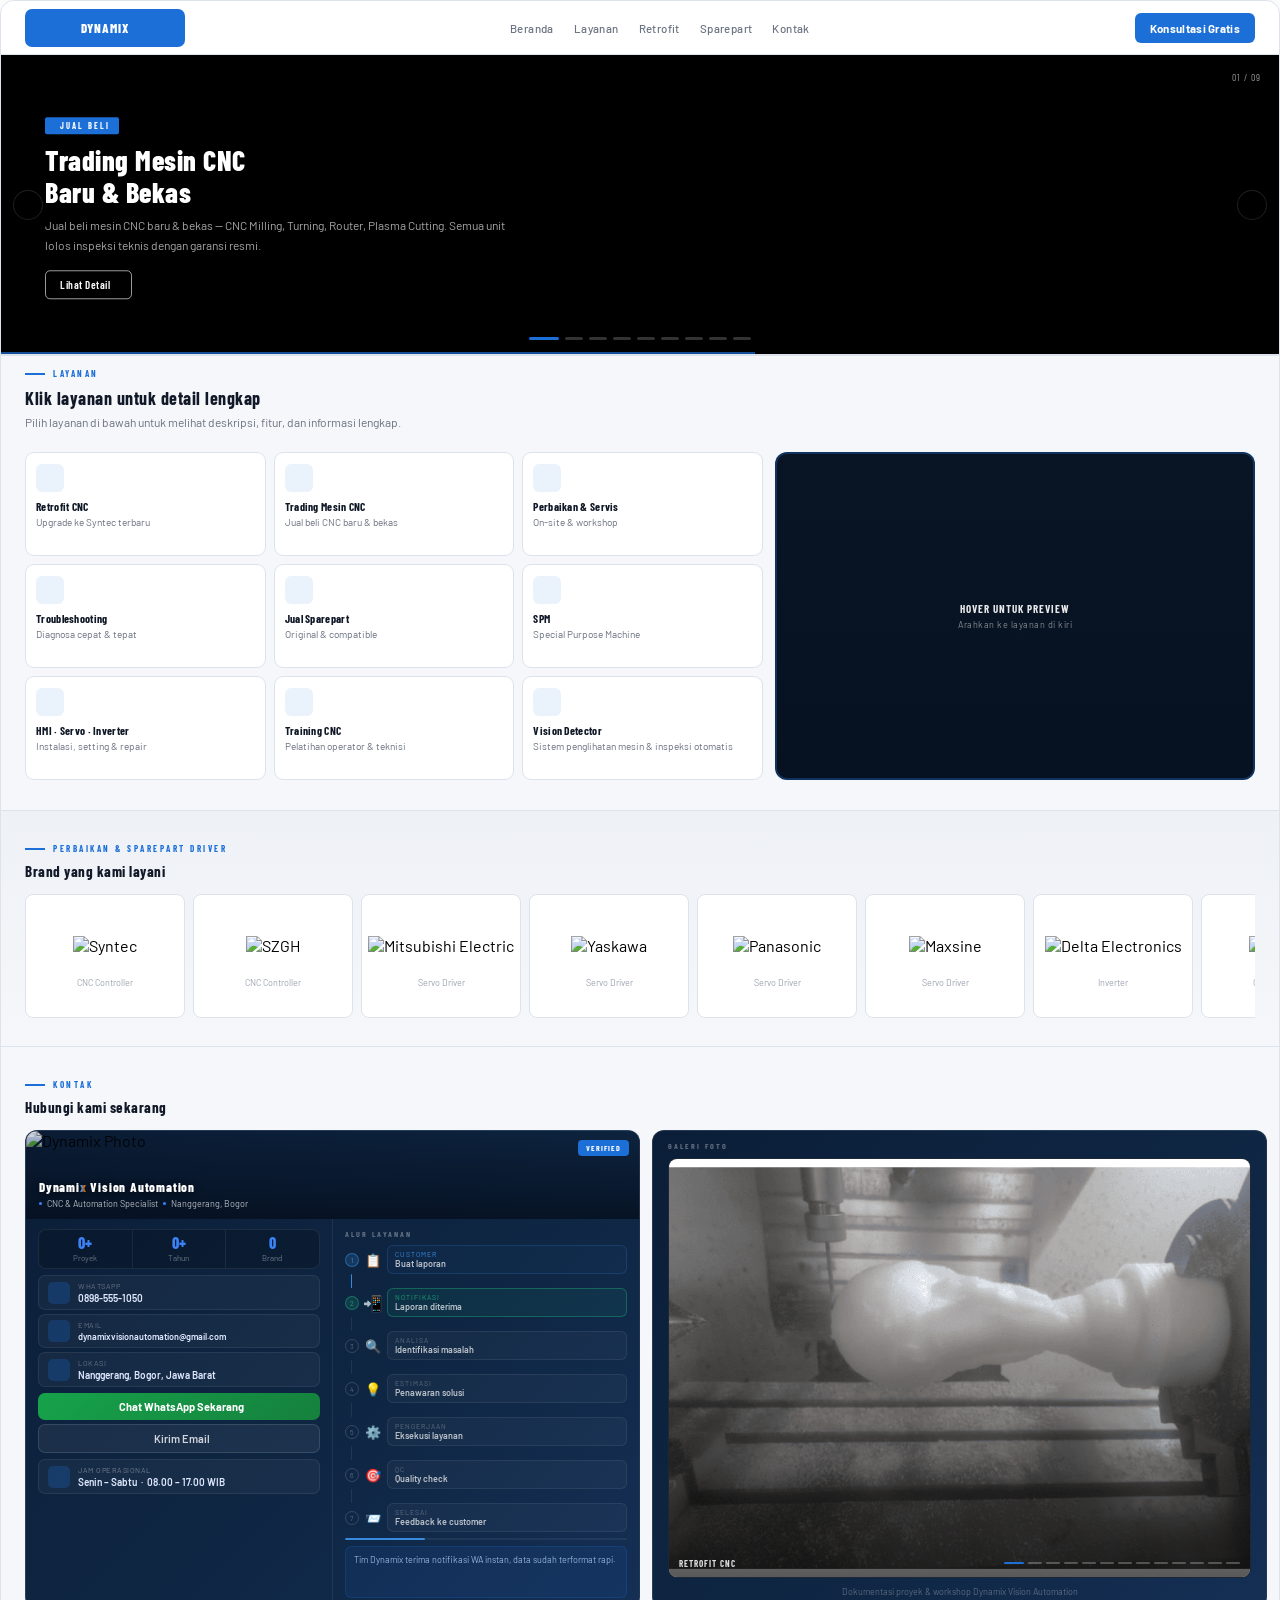
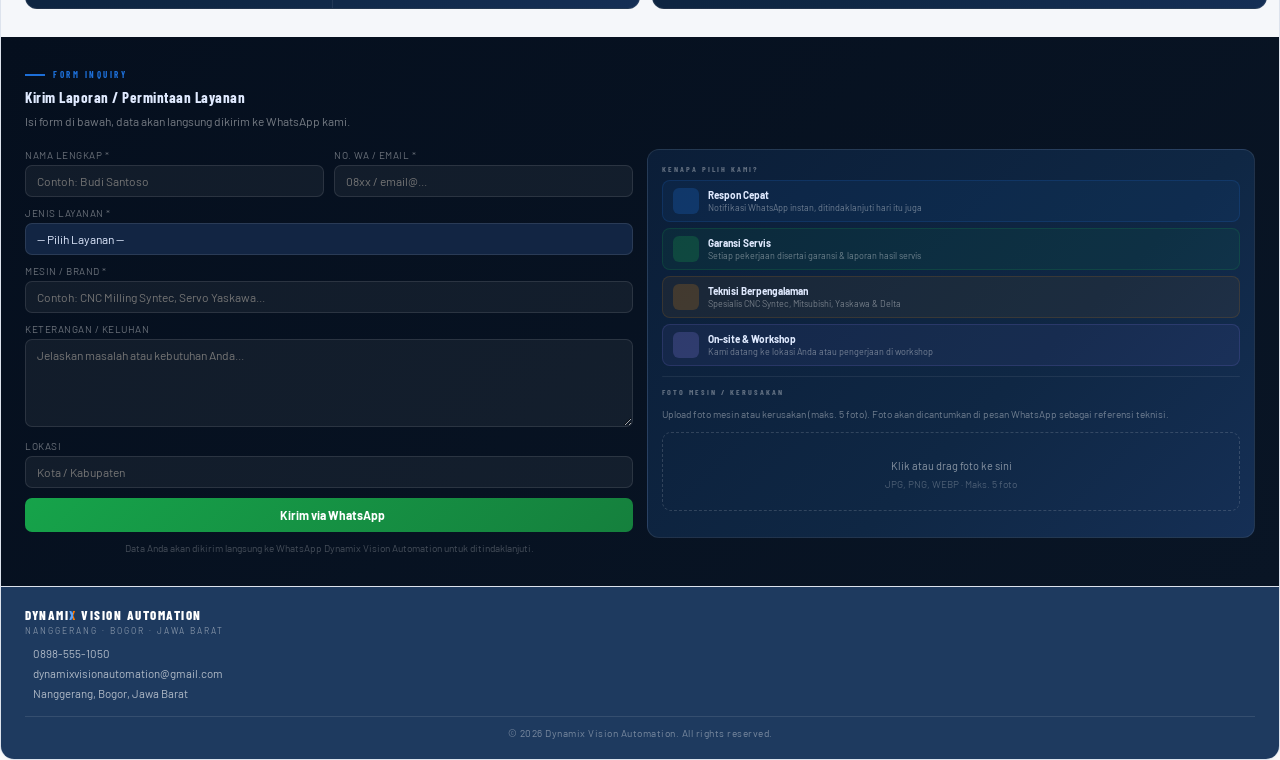
==== commit f0f50ac3: "update website Dynamix" ====
--- a/index.html
+++ b/index.html
@@ -188,7 +188,7 @@
   <div id="retrofit" style="position:relative;margin-top:-20px;pointer-events:none"></div>
 
   <!-- LAYANAN -->
-  <div class="section" id="layanan">
+  <div class="section" id="layanan" style="padding-top:32px">
     <div class="eyebrow"><div class="eline"></div><span>LAYANAN</span></div>
     <div class="sec-title">Klik layanan untuk detail lengkap</div>
     <div class="sec-desc">Pilih layanan di bawah untuk melihat deskripsi, fitur, dan informasi lengkap.</div>
@@ -215,7 +215,7 @@
   </div>
 
   <!-- DRIVER -->
-  <div class="driver-section" id="sparepart">
+  <div class="driver-section" id="sparepart" style="padding-top:32px">
     <div class="eyebrow"><div class="eline"></div><span>PERBAIKAN & SPAREPART DRIVER</span></div>
     <div class="sec-title" style="font-size:15px;margin-bottom:14px">Brand yang kami layani</div>
     <div class="driver-track-wrap">
@@ -297,7 +297,7 @@
   </div>
 
   <!-- CONTACT -->
-  <div class="contact-section" id="kontak">
+  <div class="contact-section" id="kontak" style="padding-top:32px">
     <div class="eyebrow"><div class="eline"></div><span>KONTAK</span></div>
     <div class="sec-title" style="font-size:15px;margin-bottom:14px">Hubungi kami sekarang</div>
 
@@ -386,7 +386,7 @@
               <div style="margin-top:6px;height:2px;background:rgba(255,255,255,0.06);border-radius:2px;overflow:hidden">
                 <div id="fcProgress" style="height:100%;width:0%;background:#378ADD;border-radius:2px;transition:width .12s linear"></div>
               </div>
-              <div id="fcInfo" style="margin-top:6px;background:rgba(29,111,216,0.1);border:1px solid rgba(29,111,216,0.2);border-radius:6px;padding:6px 8px;min-height:36px">
+              <div id="fcInfo" style="margin-top:6px;background:rgba(29,111,216,0.1);border:1px solid rgba(29,111,216,0.2);border-radius:6px;padding:6px 8px;min-height:52px">
                 <div id="fcInfoText" style="font-size:9px;color:rgba(180,210,255,0.8);line-height:1.5">Memulai alur layanan...</div>
               </div>
             </div>
@@ -401,16 +401,19 @@
           <div style="font-size:8px;letter-spacing:2px;color:rgba(255,255,255,0.35);font-family:var(--font-cond);font-weight:700;text-transform:uppercase;flex-shrink:0">Galeri Foto</div>
 
           <div id="crSlideFrame" style="position:relative;border-radius:9px;overflow:hidden;border:1px solid rgba(255,255,255,0.1);background:#050f1e;flex:1;min-height:0">
-            <img class="cr-slide-img active" src="images/gallery/4_Axis_Cutting_Trial.png" alt="4 Axis Cutting Trial" style="position:absolute;inset:0;width:100%;height:100%;object-fit:cover;opacity:1;transition:opacity 0.8s ease"/>
-            <img class="cr-slide-img" src="images/gallery/Accuracy_Check.jpeg" alt="Accuracy Check" style="position:absolute;inset:0;width:100%;height:100%;object-fit:cover;opacity:0;transition:opacity 0.8s ease"/>
-            <img class="cr-slide-img" src="images/gallery/Control_Repair.jpeg" alt="Control Repair" style="position:absolute;inset:0;width:100%;height:100%;object-fit:cover;opacity:0;transition:opacity 0.8s ease"/>
-            <img class="cr-slide-img" src="images/gallery/Control_Retrofit.jpeg" alt="Control Retrofit" style="position:absolute;inset:0;width:100%;height:100%;object-fit:cover;opacity:0;transition:opacity 0.8s ease"/>
-            <img class="cr-slide-img" src="images/gallery/Machine_Retrofit.jpeg" alt="Machine Retrofit" style="position:absolute;inset:0;width:100%;height:100%;object-fit:cover;opacity:0;transition:opacity 0.8s ease"/>
-            <img class="cr-slide-img" src="images/gallery/Machine_Calibration.jpeg" alt="Machine Calibration" style="position:absolute;inset:0;width:100%;height:100%;object-fit:cover;opacity:0;transition:opacity 0.8s ease"/>
-            <img class="cr-slide-img" src="images/gallery/New_Project_Wiring.jpeg" alt="New Project Wiring" style="position:absolute;inset:0;width:100%;height:100%;object-fit:cover;opacity:0;transition:opacity 0.8s ease"/>
-            <img class="cr-slide-img" src="images/gallery/Retrofit_Rewiring.jpeg" alt="Retrofit Rewiring" style="position:absolute;inset:0;width:100%;height:100%;object-fit:cover;opacity:0;transition:opacity 0.8s ease"/>
+            <img class="cr-slide-img active" src="images/gallery/Upgrade_Sumbu_Ke_4_CNC.png" alt="Upgrade Sumbu Ke-4 CNC" style="position:absolute;inset:0;width:100%;height:100%;object-fit:cover;opacity:1;transition:opacity 0.8s ease"/>
+            <img class="cr-slide-img" src="images/gallery/Accuracy_Check.jpeg" alt="Pengecekan Akurasi" style="position:absolute;inset:0;width:100%;height:100%;object-fit:cover;opacity:0;transition:opacity 0.8s ease"/>
+            <img class="cr-slide-img" src="images/gallery/Control_Repair.jpeg" alt="Perbaikan Kontrol" style="position:absolute;inset:0;width:100%;height:100%;object-fit:cover;opacity:0;transition:opacity 0.8s ease"/>
+            <img class="cr-slide-img" src="images/gallery/Control_Retrofit.jpeg" alt="Retrofit Kontrol" style="position:absolute;inset:0;width:100%;height:100%;object-fit:cover;opacity:0;transition:opacity 0.8s ease"/>
+            <img class="cr-slide-img" src="images/gallery/Machine_Retrofit.jpeg" alt="Retrofit Mesin" style="position:absolute;inset:0;width:100%;height:100%;object-fit:cover;opacity:0;transition:opacity 0.8s ease"/>
+            <img class="cr-slide-img" src="images/gallery/Machine_Calibration.jpeg" alt="Kalibrasi Mesin" style="position:absolute;inset:0;width:100%;height:100%;object-fit:cover;opacity:0;transition:opacity 0.8s ease"/>
+            <img class="cr-slide-img" src="images/gallery/New_Project_Wiring.jpeg" alt="Wiring Mesin Custom" style="position:absolute;inset:0;width:100%;height:100%;object-fit:cover;opacity:0;transition:opacity 0.8s ease"/>
+            <img class="cr-slide-img" src="images/gallery/Retrofit_Rewiring.jpeg" alt="Rewiring Retrofit" style="position:absolute;inset:0;width:100%;height:100%;object-fit:cover;opacity:0;transition:opacity 0.8s ease"/>
             <img class="cr-slide-img" src="images/gallery/Retrofit_6TA-E.jpeg" alt="Retrofit 6TA-E" style="position:absolute;inset:0;width:100%;height:100%;object-fit:cover;opacity:0;transition:opacity 0.8s ease"/>
-            <img class="cr-slide-img" src="images/gallery/Set_Zero.png" alt="Set Zero" style="position:absolute;inset:0;width:100%;height:100%;object-fit:cover;opacity:0;transition:opacity 0.8s ease"/>
+            <img class="cr-slide-img" src="images/gallery/Set_Zero.png" alt="Setting Zero" style="position:absolute;inset:0;width:100%;height:100%;object-fit:cover;opacity:0;transition:opacity 0.8s ease"/>
+            <img class="cr-slide-img" src="images/gallery/Driver_Replacement_Delta_ASD_B3.jpg" alt="Penggantian Driver Delta ASD B3" style="position:absolute;inset:0;width:100%;height:100%;object-fit:cover;opacity:0;transition:opacity 0.8s ease"/>
+            <img class="cr-slide-img" src="images/gallery/LCD_Replacement_Syntec.jpg" alt="Penggantian LCD Syntec" style="position:absolute;inset:0;width:100%;height:100%;object-fit:cover;opacity:0;transition:opacity 0.8s ease"/>
+            <img class="cr-slide-img" src="images/gallery/Inverter_Replacement_Delta_C2000.jpg" alt="Penggantian Inverter Delta C2000" style="position:absolute;inset:0;width:100%;height:100%;object-fit:cover;opacity:0;transition:opacity 0.8s ease"/>
             <div style="position:absolute;inset:0;background:linear-gradient(180deg,transparent 40%,rgba(0,0,0,0.65) 100%);z-index:1;pointer-events:none"></div>
             <div style="position:absolute;bottom:8px;left:10px;right:10px;z-index:2;display:flex;align-items:center;justify-content:space-between">
               <div id="crSlideLabel" style="font-size:9px;font-weight:700;color:rgba(255,255,255,0.85);font-family:var(--font-cond);letter-spacing:1px;text-transform:uppercase">Retrofit CNC</div>
@@ -467,7 +470,7 @@
         </div>
         <div>
           <label style="font-size:10px;color:rgba(255,255,255,0.4);letter-spacing:0.5px;text-transform:uppercase;display:block;margin-bottom:4px">Keterangan / Keluhan</label>
-          <textarea id="frmKeluhan" rows="3" placeholder="Jelaskan masalah atau kebutuhan Anda..." style="width:100%;box-sizing:border-box;background:rgba(255,255,255,0.05);border:1px solid rgba(255,255,255,0.1);border-radius:7px;padding:8px 11px;font-size:12px;color:#e0eaff;font-family:var(--font);outline:none;resize:vertical"></textarea>
+          <textarea id="frmKeluhan" rows="5" placeholder="Jelaskan masalah atau kebutuhan Anda..." style="width:100%;box-sizing:border-box;background:rgba(255,255,255,0.05);border:1px solid rgba(255,255,255,0.1);border-radius:7px;padding:8px 11px;font-size:12px;color:#e0eaff;font-family:var(--font);outline:none;resize:vertical"></textarea>
         </div>
         <div>
           <label style="font-size:10px;color:rgba(255,255,255,0.4);letter-spacing:0.5px;text-transform:uppercase;display:block;margin-bottom:4px">Lokasi</label>
@@ -484,6 +487,7 @@
       <div style="background:linear-gradient(135deg,#0b1e38 0%,#0f2744 60%,#152f55 100%);border:1px solid rgba(255,255,255,0.09);border-radius:12px;padding:14px;display:flex;flex-direction:column;gap:10px">
 
         <!-- Keunggulan layanan -->
+        <div id="frmKeunggulan" style="display:flex;flex-direction:column;gap:6px">
         <div style="font-size:8px;letter-spacing:2px;color:rgba(255,255,255,0.35);font-family:var(--font-cond);font-weight:700;text-transform:uppercase">Kenapa Pilih Kami?</div>
         <div style="display:flex;flex-direction:column;gap:6px">
           <div style="display:flex;align-items:center;gap:9px;background:rgba(29,111,216,0.08);border:1px solid rgba(29,111,216,0.18);border-radius:8px;padding:7px 10px">
@@ -503,6 +507,7 @@
             <div><div style="font-size:10px;font-weight:700;color:#e0eaff">On-site & Workshop</div><div style="font-size:9px;color:rgba(255,255,255,0.4);margin-top:1px">Kami datang ke lokasi Anda atau pengerjaan di workshop</div></div>
           </div>
         </div>
+        </div><!-- end frmKeunggulan -->
 
         <!-- Divider -->
         <div style="height:1px;background:rgba(255,255,255,0.07);border-radius:2px"></div>
--- a/style.css
+++ b/style.css
@@ -0,0 +1,339 @@
+@import url('https://fonts.googleapis.com/css2?family=Barlow:wght@300;400;500;600;700&family=Barlow+Condensed:wght@400;500;600;700;800&display=swap');
+
+*{box-sizing:border-box;margin:0;padding:0}
+:root{
+  --bg:#f5f7fa;
+  --bg2:#ffffff;
+  --bg3:#eef1f6;
+  --card:#ffffff;
+  --border:#dde3ed;
+  --border2:#c8d0de;
+  --blue:#1D6FD8;
+  --blue2:#3B82F6;
+  --blue-dim:rgba(29,111,216,0.09);
+  --blue-glow:rgba(29,111,216,0.05);
+  --text:#111827;
+  --text2:#6B7280;
+  --text3:#9CA3AF;
+  --font:'Barlow',sans-serif;
+  --font-cond:'Barlow Condensed',sans-serif;
+}
+
+.site{font-family:var(--font);background:var(--bg);border-radius:14px;overflow:hidden;border:1px solid var(--border);box-shadow:0 2px 20px rgba(0,0,0,0.08)}
+
+/* NAVBAR */
+.navbar{background:rgba(255,255,255,0.97);padding:0 24px;display:flex;align-items:center;justify-content:space-between;border-bottom:1px solid var(--border);height:54px;position:sticky;top:0;z-index:50;backdrop-filter:blur(10px);box-shadow:0 1px 8px rgba(0,0,0,0.06)}
+.brand{display:flex;align-items:center;gap:11px}
+.brand-mark{width:160px;height:38px;border-radius:7px;overflow:hidden;display:flex;align-items:center;justify-content:center;background:var(--blue);flex-shrink:0}
+.brand-mark img{width:100%;height:100%;object-fit:cover}
+.brand-name{font-size:14px;font-weight:700;color:#111827;font-family:var(--font-cond);letter-spacing:1px}
+.brand-name span{color:var(--blue)}
+.brand-tagline{font-size:8.5px;color:#9CA3AF;letter-spacing:2.5px;margin-top:1px}
+.nav-menu{display:flex;gap:20px}
+.nav-menu a{font-size:11.5px;color:var(--text2);cursor:pointer;text-decoration:none;font-weight:500;letter-spacing:0.4px;transition:color .15s}
+.nav-menu a:hover{color:var(--blue)}
+.nav-btn{background:var(--blue);color:#fff;border:none;border-radius:6px;padding:8px 15px;font-size:11.5px;font-weight:700;cursor:pointer;font-family:var(--font);letter-spacing:0.3px;transition:background .15s}
+.nav-btn:hover{background:var(--blue2)}
+
+/* ===== HERO — compact brand strip ===== */
+.hero-strip{background:linear-gradient(90deg,#1e3a5f 0%,#1a3358 100%);padding:20px 32px;display:flex;align-items:center;justify-content:space-between;border-bottom:1px solid var(--border);position:relative;overflow:hidden}
+.hero-strip::after{display:none}
+.hs-left{display:flex;align-items:center;gap:18px}
+.hs-logo-big{font-size:32px;font-weight:800;color:#fff;font-family:var(--font-cond);letter-spacing:2px;line-height:1}
+.hs-logo-big span{color:var(--blue)}
+.hs-divider{width:1px;height:36px;background:rgba(255,255,255,0.15)}
+.hs-tagline{font-size:10px;letter-spacing:2px;color:rgba(255,255,255,0.5);font-family:var(--font-cond);font-weight:600}
+.hs-sub{font-size:12px;color:rgba(255,255,255,0.65);margin-top:3px;line-height:1.5}
+.hs-right{display:flex;align-items:center;gap:10px}
+.hs-badge{background:rgba(255,255,255,0.08);border:1px solid rgba(255,255,255,0.15);border-radius:6px;padding:7px 13px;text-align:center}
+.hs-badge-n{font-size:18px;font-weight:800;color:#fff;font-family:var(--font-cond);line-height:1}
+.hs-badge-l{font-size:9px;color:rgba(255,255,255,0.5);letter-spacing:1px;margin-top:2px}
+.hs-sep{color:rgba(255,255,255,0.2);font-size:20px;margin:0 2px}
+
+/* ===== VIDEO SLIDESHOW ===== */
+.vslide-wrap{position:relative;height:300px;overflow:hidden;background:#000;border-bottom:1px solid var(--border)}
+
+/* Video bg per slide */
+.vslide{position:absolute;inset:0;opacity:0;transition:opacity 0.9s ease}
+.vslide.active{opacity:1}
+.vslide video{position:absolute;inset:0;width:100%;height:100%;object-fit:cover;filter:brightness(0.88)}
+
+/* Fallback image bg */
+.vslide-imgbg{position:absolute;inset:0;background-size:cover;background-position:center;filter:brightness(0.88)}
+
+/* Gradient overlay */
+.vslide-grad{position:absolute;inset:0;background:linear-gradient(90deg,rgba(0,0,0,0.82) 0%,rgba(0,0,0,0.3) 55%,transparent 100%);z-index:2}
+
+/* Content */
+.vslide-body{position:absolute;z-index:3;left:44px;top:50%;transform:translateY(-50%);max-width:480px}
+.vslide-tag{display:inline-flex;align-items:center;gap:6px;background:var(--blue);border-radius:2px;padding:3px 9px;font-size:8.5px;letter-spacing:2px;color:#fff;font-weight:700;margin-bottom:10px;font-family:var(--font-cond)}
+.vslide-title{font-size:28px;font-weight:800;color:#fff;line-height:1.15;margin-bottom:8px;font-family:var(--font-cond);letter-spacing:0.5px}
+.vslide-desc{font-size:12px;color:rgba(255,255,255,0.65);line-height:1.65;margin-bottom:14px}
+.vslide-cta{display:inline-flex;align-items:center;gap:7px;background:transparent;border:1px solid rgba(255,255,255,0.6);color:#fff;border-radius:5px;padding:7px 14px;font-size:11px;font-weight:600;cursor:pointer;font-family:var(--font-cond);letter-spacing:0.5px;transition:background .15s,border-color .15s}
+.vslide-cta:hover{background:rgba(255,255,255,0.15);border-color:#fff}
+
+/* Right icon decoration */
+.vslide-deco{position:absolute;right:80px;top:50%;transform:translateY(-50%);z-index:2;font-size:90px;color:rgba(29,111,216,0.06);pointer-events:none}
+
+/* Slide count */
+.vslide-count{position:absolute;top:16px;right:18px;z-index:5;font-size:10px;color:rgba(255,255,255,0.55);font-family:var(--font-cond);letter-spacing:1px}
+
+/* Controls */
+.vs-dots{position:absolute;bottom:14px;left:50%;transform:translateX(-50%);display:flex;gap:6px;z-index:5}
+.vd{width:18px;height:3px;background:rgba(255,255,255,0.2);border-radius:2px;cursor:pointer;transition:background .3s,width .3s}
+.vd.active{background:var(--blue);width:30px}
+.vs-arrow{position:absolute;top:50%;transform:translateY(-50%);z-index:5;background:rgba(0,0,0,0.45);border:1px solid rgba(255,255,255,0.12);color:rgba(255,255,255,0.7);width:30px;height:30px;border-radius:50%;cursor:pointer;display:flex;align-items:center;justify-content:center;font-size:13px;transition:all .15s}
+.vs-arrow:hover{background:var(--blue);border-color:var(--blue);color:#fff}
+.vs-arrow.prev{left:12px}
+.vs-arrow.next{right:12px}
+
+/* Progress bar */
+.vs-progress{position:absolute;bottom:0;left:0;height:2px;background:var(--blue);z-index:5;transition:width 0.1s linear;opacity:0.7}
+
+/* SECTION */
+.section{padding:30px 24px}
+.eyebrow{display:flex;align-items:center;gap:8px;margin-bottom:8px}
+.eline{width:20px;height:2px;background:var(--blue)}
+.eyebrow span{font-size:9px;letter-spacing:2.5px;color:var(--blue);font-weight:700;font-family:var(--font-cond)}
+.sec-title{font-size:18px;font-weight:700;color:var(--text);margin-bottom:4px;font-family:var(--font-cond);letter-spacing:0.5px}
+.sec-desc{font-size:12px;color:var(--text2);margin-bottom:20px;line-height:1.6}
+
+/* SERVICE LAYOUT — left 3x3 grid (compact) + right photo frame (wider) */
+.svc-layout{display:grid;grid-template-columns:1fr 480px;gap:12px;align-items:stretch}
+/* SERVICE GRID — 3 col, 3 rows — compact */
+.svc-grid{display:grid;grid-template-columns:repeat(3,1fr);gap:8px}
+
+/* PHOTO FRAME */
+.svc-photo-frame{border:2px solid rgba(29,111,216,0.3);border-radius:12px;background:#0b1829;display:flex;flex-direction:column;align-items:center;justify-content:center;gap:10px;text-align:center;padding:20px;cursor:pointer;transition:border-color .3s;position:relative;overflow:hidden;min-height:320px}
+.svc-photo-frame-bg{position:absolute;inset:0;background-size:cover;background-position:center;opacity:0.4;transition:opacity .45s ease,background-image .1s;background-image:url('images/services/retrofit.jpg')}
+.svc-photo-frame-overlay{position:absolute;inset:0;background:linear-gradient(180deg,rgba(5,15,30,0.4) 0%,rgba(5,15,30,0.75) 100%);opacity:1;transition:opacity .4s ease}
+.svc-photo-frame.has-preview .svc-photo-frame-bg{opacity:1}
+.svc-photo-frame.has-preview .svc-photo-frame-overlay{background:linear-gradient(180deg,rgba(0,0,0,0.1) 30%,rgba(0,0,0,0.72) 100%)}
+.svc-photo-frame.has-preview{border-color:var(--blue);box-shadow:0 0 0 1px rgba(29,111,216,0.2)}
+.svc-photo-frame-inner{position:relative;z-index:2;display:flex;flex-direction:column;align-items:center;gap:10px;transition:opacity .3s;opacity:0}
+.svc-photo-frame.has-preview .svc-photo-frame-inner{opacity:0}
+.svc-photo-frame-label-preview{position:absolute;bottom:14px;left:0;right:0;z-index:3;text-align:center;opacity:1;transition:opacity .3s;padding:0 14px}
+.svc-photo-frame.has-preview .svc-photo-frame-label-preview{opacity:1}
+.svc-photo-frame-default-label{position:absolute;top:50%;left:50%;transform:translate(-50%,-50%);z-index:3;text-align:center;opacity:1;transition:opacity .3s;pointer-events:none}
+.svc-photo-frame.has-preview .svc-photo-frame-default-label{opacity:0}
+.svc-photo-frame-preview-title{font-size:13px;font-weight:700;color:#fff;font-family:var(--font-cond);letter-spacing:0.5px;line-height:1.3}
+.svc-photo-frame-preview-sub{font-size:10px;color:rgba(255,255,255,0.7);margin-top:3px}
+.svc-photo-frame-icon{width:48px;height:48px;border-radius:12px;background:var(--border);display:flex;align-items:center;justify-content:center;font-size:24px;color:var(--text3)}
+.svc-photo-frame-lbl{font-size:10px;color:var(--text3);letter-spacing:0.5px;line-height:1.6}
+.svc-photo-frame-hint{font-size:9px;color:var(--text3);opacity:0.7;background:var(--border);padding:3px 10px;border-radius:20px}
+.svc-card{background:var(--card);border:1px solid var(--border);border-radius:9px;padding:11px 10px;cursor:pointer;transition:border-color .15s,background .15s,transform .15s;position:relative;overflow:hidden}
+.svc-card::before{content:'';position:absolute;inset:0;background:linear-gradient(135deg,var(--blue-glow),transparent);opacity:0;transition:opacity .2s}
+.svc-card:hover{border-color:var(--blue);transform:translateY(-2px);box-shadow:0 4px 16px rgba(29,111,216,0.1)}
+.svc-card:hover::before{opacity:1}
+.svc-card-hint{font-size:9px;color:var(--blue);opacity:0;transition:opacity .15s;margin-top:4px;display:flex;align-items:center;gap:4px}
+.svc-card:hover .svc-card-hint{opacity:1}
+.svc-icon-wrap{width:28px;height:28px;background:var(--blue-dim);border-radius:6px;display:flex;align-items:center;justify-content:center;margin-bottom:7px;color:var(--blue);font-size:13px}
+.svc-card-title{font-size:11.5px;font-weight:700;color:var(--text);margin-bottom:2px;font-family:var(--font-cond);letter-spacing:0.3px}
+.svc-card-desc{font-size:10px;color:var(--text2);line-height:1.4}
+
+/* DRIVER */
+.driver-section{padding:20px 24px 28px;background:linear-gradient(180deg,var(--bg3) 0%,var(--bg) 100%);border-top:1px solid var(--border);border-bottom:1px solid var(--border)}
+.driver-track-wrap{overflow:hidden;position:relative;width:100%;padding-top:4px;margin-top:-4px}
+.driver-track{display:flex;gap:8px;width:max-content;animation:driverScroll 28s linear infinite}
+.driver-track:hover{animation-play-state:paused}
+.driver-card{flex-shrink:0;width:160px}
+@keyframes driverScroll{0%{transform:translateX(0)}100%{transform:translateX(-50%)}}
+.driver-card{border:1px solid var(--border);border-radius:8px;padding:0px 0px 8px 0px;text-align:center;background:var(--card);transition:border-color .15s,box-shadow .15s,transform .15s;cursor:pointer}
+.driver-card:hover{border-color:var(--blue);box-shadow:0 4px 14px rgba(29,111,216,0.12);transform:translateY(-2px)}
+.driver-logo{width:100%;height:100px;margin:0 auto;display:flex;align-items:center;justify-content:center;overflow:hidden}
+.driver-logo img{max-width:100%;max-height:100%;object-fit:contain}
+.driver-name{font-size:11px;font-weight:700;color:var(--text);margin-bottom:1px;font-family:var(--font-cond)}
+.driver-sub{font-size:9px;color:var(--text3);margin-top:-18px;padding-bottom:4px}
+.driver-hint{font-size:9px;color:var(--blue);opacity:0;transition:opacity .15s;margin-top:6px}
+.driver-card:hover .driver-hint{opacity:1}
+
+/* DRIVER MODAL */
+.dmodal-backdrop{display:none;position:fixed;inset:0;background:rgba(0,0,0,0.75);z-index:200;align-items:center;justify-content:center;padding:20px;backdrop-filter:blur(6px)}
+.dmodal-backdrop.open{display:flex}
+.dmodal{background:var(--bg2);border-radius:14px;border:1px solid var(--border);width:100%;max-width:460px;overflow:hidden;box-shadow:0 20px 60px rgba(0,0,0,0.3)}
+.dmodal-img{width:100%;height:220px;background:#f0f4fa;display:flex;align-items:center;justify-content:center;position:relative;overflow:hidden;border-bottom:1px solid var(--border)}
+.dmodal-img img{width:100%;height:100%;object-fit:cover;position:absolute;inset:0}
+.dmodal-img-overlay{position:absolute;inset:0;background:linear-gradient(180deg,transparent 60%,rgba(0,0,0,0.04))}
+.dmodal-close{position:absolute;top:10px;right:10px;width:28px;height:28px;border-radius:50%;background:rgba(0,0,0,0.35);border:1px solid rgba(255,255,255,0.2);color:#fff;font-size:13px;cursor:pointer;display:flex;align-items:center;justify-content:center}
+.dmodal-body{padding:20px}
+.dmodal-tag{display:inline-flex;align-items:center;gap:5px;background:var(--blue-dim);border-radius:3px;padding:3px 8px;font-size:8.5px;letter-spacing:1.5px;color:var(--blue);font-weight:700;margin-bottom:8px;font-family:var(--font-cond)}
+.dmodal-title{font-size:17px;font-weight:800;color:var(--text);font-family:var(--font-cond);letter-spacing:0.5px;margin-bottom:4px}
+.dmodal-sub{font-size:12px;color:var(--text2);margin-bottom:14px}
+.dmodal-feats{display:flex;flex-wrap:wrap;gap:6px;margin-bottom:16px}
+.dmodal-feat{background:var(--bg3);border:1px solid var(--border);border-radius:4px;padding:4px 9px;font-size:10.5px;color:var(--text2)}
+.dmodal-wa{width:100%;background:#16a34a;color:#fff;border:none;border-radius:8px;padding:11px;font-size:12px;font-weight:700;cursor:pointer;display:flex;align-items:center;justify-content:center;gap:7px;font-family:var(--font);transition:background .15s}
+.dmodal-wa:hover{background:#15803d}
+
+/* CONTACT */
+.contact-section{padding:0 24px 28px}
+.contact-merged{background:linear-gradient(135deg,#0b1e38 0%,#0f2744 40%,#152f55 100%);border:1px solid rgba(255,255,255,0.07);border-radius:14px;padding:0;position:relative;overflow:hidden;display:grid;grid-template-columns:1fr 1px 280px 1px 1fr}
+.contact-merged::before{content:'';position:absolute;top:-60px;right:-60px;width:300px;height:300px;background:radial-gradient(circle,rgba(29,111,216,0.15),transparent 65%);pointer-events:none}
+.contact-merged::after{content:'';position:absolute;bottom:-40px;left:20px;width:180px;height:180px;background:radial-gradient(circle,rgba(59,130,246,0.08),transparent 70%);pointer-events:none}
+.contact-merged-topline{height:2px;background:linear-gradient(90deg,var(--blue) 0%,#3b82f6 50%,transparent 100%);border-radius:14px 14px 0 0;grid-column:1/-1}
+/* Photo slideshow frame in contact section */
+.cr-slide-frame{position:relative;border-radius:10px;overflow:hidden;border:1px solid rgba(255,255,255,0.12);background:#050f1e;flex-shrink:0;height:170px}
+.cr-slide-frame img.cr-slide-img{position:absolute;inset:0;width:100%;height:100%;object-fit:cover;opacity:0;transition:opacity 0.8s ease}
+.cr-slide-frame img.cr-slide-img.active{opacity:1}
+.cr-slide-overlay{position:absolute;inset:0;background:linear-gradient(180deg,transparent 40%,rgba(0,0,0,0.65)100%);z-index:1}
+.cr-slide-label{position:absolute;bottom:8px;left:10px;z-index:2;font-size:9px;font-weight:700;color:rgba(255,255,255,0.85);font-family:var(--font-cond);letter-spacing:1px;text-transform:uppercase}
+.cr-slide-dots{position:absolute;bottom:8px;right:10px;z-index:2;display:flex;gap:4px}
+.cr-slide-dot{width:14px;height:2px;border-radius:2px;background:rgba(255,255,255,0.25);cursor:pointer;transition:background .3s,width .3s}
+.cr-slide-dot.active{background:var(--blue);width:20px}
+/* Middle photo panel */
+.cm-mid{padding:18px 14px;position:relative;z-index:1;display:flex;flex-direction:column;gap:10px;min-width:0}
+/* LEFT COLUMN */
+.cm-left{padding:20px 22px;position:relative;z-index:1;display:flex;flex-direction:column;gap:0}
+.cm-divider{background:rgba(255,255,255,0.08);position:relative;z-index:1}
+/* RIGHT COLUMN */
+.cm-right{padding:20px 22px;position:relative;z-index:1;display:flex;flex-direction:column;gap:12px}
+
+/* avatar + name */
+.cm-hero{display:flex;align-items:center;gap:14px;margin-bottom:14px}
+.cp-avatar{width:64px;height:64px;border-radius:50%;border:2px solid rgba(59,130,246,0.45);overflow:hidden;flex-shrink:0;box-shadow:0 0 0 4px rgba(29,111,216,0.1),0 4px 16px rgba(0,0,0,0.4)}
+.cp-avatar img{width:100%;height:100%;object-fit:cover;object-position:center top}
+.cm-brand{flex:1}
+.cp-name{font-size:14px;font-weight:800;color:#fff;font-family:var(--font-cond);letter-spacing:0.8px;line-height:1.2}
+.cp-role{font-size:9.5px;color:rgba(255,255,255,0.5);margin-top:3px;line-height:1.5;display:flex;align-items:center;gap:5px;flex-wrap:wrap}
+.cp-role-dot{width:3px;height:3px;border-radius:50%;background:var(--blue2);flex-shrink:0}
+.cp-stats{display:flex;gap:0;border:1px solid rgba(255,255,255,0.08);border-radius:10px;overflow:hidden;background:rgba(0,0,0,0.2);margin-bottom:14px}
+.cp-stat-item{flex:1;display:flex;flex-direction:column;align-items:center;padding:9px 6px;border-right:1px solid rgba(255,255,255,0.07)}
+.cp-stat-item:last-child{border-right:none}
+.cp-stat-n{font-size:19px;font-weight:800;color:var(--blue2);font-family:var(--font-cond);line-height:1}
+.cp-stat-l{font-size:8.5px;color:rgba(255,255,255,0.4);letter-spacing:0.5px;margin-top:2px}
+/* Contact rows - vertical stack */
+.cm-contacts{display:flex;flex-direction:column;gap:7px;margin-bottom:14px}
+.cinfo-row{display:flex;align-items:center;gap:8px;background:rgba(255,255,255,0.04);border:1px solid rgba(255,255,255,0.07);border-radius:9px;padding:9px 11px;transition:background .15s,border-color .15s}
+.cinfo-row:hover{background:rgba(29,111,216,0.15);border-color:rgba(59,130,246,0.3)}
+.cinfo-ico{width:28px;height:28px;border-radius:7px;background:rgba(29,111,216,0.25);display:flex;align-items:center;justify-content:center;color:#7db9ff;font-size:13px;flex-shrink:0}
+.cinfo-lbl{font-size:8px;color:rgba(255,255,255,0.35);letter-spacing:0.5px;text-transform:uppercase}
+.cinfo-val{font-size:10px;font-weight:600;color:#e0eaff;margin-top:1px;line-height:1.3}
+/* Buttons */
+.cm-buttons{display:flex;flex-direction:column;gap:7px;margin-top:auto}
+.wa-button{background:linear-gradient(135deg,#16a34a,#15803d);color:#fff;border:none;border-radius:9px;padding:10px;font-size:11.5px;font-weight:700;cursor:pointer;display:flex;align-items:center;justify-content:center;gap:6px;font-family:var(--font);transition:filter .15s;box-shadow:0 4px 16px rgba(22,163,74,0.3)}
+.wa-button:hover{filter:brightness(1.1)}
+.email-button{background:rgba(255,255,255,0.06);color:rgba(255,255,255,0.8);border:1px solid rgba(255,255,255,0.12);border-radius:9px;padding:10px;font-size:11.5px;font-weight:600;cursor:pointer;font-family:var(--font);transition:background .15s,border-color .15s;display:flex;align-items:center;justify-content:center;gap:6px}
+.email-button:hover{background:rgba(255,255,255,0.1);border-color:rgba(255,255,255,0.2)}
+
+/* RIGHT PANEL styles */
+.cr-photo{width:100%;height:110px;border-radius:10px;overflow:hidden;border:1px solid rgba(255,255,255,0.08);flex-shrink:0}
+.cr-photo img{width:100%;height:100%;object-fit:cover;object-position:center top}
+.cr-section-label{font-size:8px;letter-spacing:2px;color:rgba(255,255,255,0.35);font-family:var(--font-cond);font-weight:700;text-transform:uppercase;margin-bottom:7px}
+.cr-badges{display:flex;flex-wrap:wrap;gap:5px}
+.cr-badge{display:flex;align-items:center;gap:5px;background:rgba(255,255,255,0.05);border:1px solid rgba(255,255,255,0.08);border-radius:6px;padding:5px 9px;font-size:10px;color:rgba(255,255,255,0.8);font-weight:500}
+.cr-badge i{color:#7db9ff;font-size:11px}
+.cr-badge.gold{border-color:rgba(251,191,36,0.3);background:rgba(251,191,36,0.07)}
+.cr-badge.gold i{color:#fbbf24}
+.cr-jam{background:rgba(255,255,255,0.04);border:1px solid rgba(255,255,255,0.07);border-radius:9px;padding:10px 12px;display:flex;align-items:center;gap:10px}
+.cr-jam-ico{width:28px;height:28px;border-radius:7px;background:rgba(29,111,216,0.25);display:flex;align-items:center;justify-content:center;color:#7db9ff;font-size:13px;flex-shrink:0}
+.cr-jam-title{font-size:9px;color:rgba(255,255,255,0.4);letter-spacing:0.5px;text-transform:uppercase}
+.cr-jam-val{font-size:10.5px;font-weight:600;color:#e0eaff;margin-top:1px;line-height:1.4}
+.cm-sep{height:1px;background:rgba(255,255,255,0.08);margin:0 0 14px;position:relative;z-index:1}
+
+/* FOOTER */
+.footer-bar{background:#1e3a5f;padding:20px 24px;border-top:1px solid var(--border)}
+.footer-top{display:flex;align-items:flex-start;justify-content:space-between;margin-bottom:16px}
+.footer-brand-name{font-size:13px;font-weight:800;color:#fff;font-family:var(--font-cond);letter-spacing:1.5px}
+.footer-brand-name span{background:linear-gradient(90deg,#60A5FA 50%,#ff7a00 50%);-webkit-background-clip:text;-webkit-text-fill-color:transparent;display:inline-block;}
+.footer-brand-sub{font-size:8.5px;color:rgba(255,255,255,0.45);letter-spacing:2px;margin-top:2px;margin-bottom:10px}
+.footer-contacts{display:flex;flex-direction:column;gap:6px}
+.footer-contact-row{display:flex;align-items:center;gap:8px;font-size:11.5px;color:rgba(255,255,255,0.65)}
+.footer-contact-row i{font-size:13px;color:var(--blue)}
+.footer-right{text-align:right}
+.footer-jam{font-size:11px;color:rgba(255,255,255,0.65);line-height:1.9}
+.footer-jam strong{color:#fff;font-weight:600}
+.footer-divider{height:1px;background:rgba(255,255,255,0.1);margin-bottom:10px}
+.footer-copy{font-size:10px;color:rgba(255,255,255,0.4);text-align:center;letter-spacing:0.5px}
+
+/* MODAL */
+.modal-backdrop{display:none;position:fixed;inset:0;background:rgba(0,0,0,0.72);z-index:200;align-items:center;justify-content:center;padding:20px;backdrop-filter:blur(5px)}
+.modal-backdrop.open{display:flex}
+.modal{background:var(--bg2);border-radius:12px;border:1px solid var(--border);width:100%;max-width:500px;overflow:hidden}
+.modal-img{width:100%;height:220px;background:var(--blue-dim);display:flex;align-items:center;justify-content:center;border-bottom:1px solid var(--border);overflow:hidden;position:relative}
+.modal-img img{width:100%;height:100%;object-fit:cover;position:absolute;inset:0}
+.modal-img-wrap{position:relative}
+.modal-close-x{position:absolute;top:10px;right:10px;width:27px;height:27px;border-radius:50%;background:rgba(0,0,0,0.4);border:1px solid rgba(255,255,255,0.2);color:#fff;font-size:13px;cursor:pointer;display:flex;align-items:center;justify-content:center;transition:color .15s}
+.modal-close-x:hover{color:var(--blue)}
+.modal-body{padding:20px}
+.modal-tag{display:inline-flex;align-items:center;gap:6px;background:var(--blue-dim);border-radius:3px;padding:3px 9px;font-size:8.5px;letter-spacing:1.5px;color:var(--blue);font-weight:700;margin-bottom:9px;font-family:var(--font-cond)}
+.modal-title{font-size:17px;font-weight:700;color:var(--text);margin-bottom:9px;font-family:var(--font-cond);letter-spacing:0.5px}
+.modal-desc{font-size:12.5px;color:var(--text2);line-height:1.7;margin-bottom:14px}
+.modal-features{display:flex;flex-wrap:wrap;gap:5px;margin-bottom:18px}
+.modal-feat{background:var(--bg3);border:1px solid var(--border);border-radius:4px;padding:4px 9px;font-size:11px;color:var(--text2)}
+.modal-actions{display:flex;gap:9px}
+.modal-wa{flex:1;background:#16a34a;color:#fff;border:none;border-radius:7px;padding:11px;font-size:12px;font-weight:700;cursor:pointer;display:flex;align-items:center;justify-content:center;gap:7px;font-family:var(--font)}
+.modal-close-btn{background:var(--bg3);color:var(--text2);border:1px solid var(--border);border-radius:7px;padding:11px 14px;font-size:12px;cursor:pointer;font-family:var(--font)}
+
+.section-accent{height:1px;background:var(--border)}
+
+/* ===== RESPONSIVE MOBILE (max 520px) ===== */
+@media (max-width: 520px) {
+
+  /* Site wrapper */
+  .site { border-radius: 0; border: none; }
+
+  /* NAVBAR */
+  .nav-menu { display: none !important; }
+  .navbar { padding: 0 14px; }
+  .brand-mark { width: 120px; height: 32px; }
+  .nav-btn { font-size: 10px; padding: 7px 10px; }
+
+  /* SLIDESHOW */
+  .vslide-wrap { height: 220px; }
+  .vslide-body { left: 18px; max-width: 80%; }
+  .vslide-title { font-size: 18px !important; }
+  .vslide-desc { font-size: 10px !important; display: none; }
+  .vslide-deco { display: none; }
+
+  /* SECTION */
+  .section { padding: 20px 14px; }
+  .sec-title { font-size: 14px; }
+
+  /* LAYANAN: grid 3 kolom jadi 2 kolom */
+  .svc-layout { grid-template-columns: 1fr !important; }
+  .svc-grid { grid-template-columns: repeat(2, 1fr); }
+  .svc-photo-frame { display: none; }
+
+  /* DRIVER */
+  .driver-section { padding: 16px 14px 20px; }
+
+  /* CONTACT: 2 kolom jadi 1 kolom */
+  div[style*="grid-template-columns:50% 50%"] {
+    grid-template-columns: 1fr !important;
+    gap: 10px !important;
+  }
+  /* Kontak inner (info + alur layanan): 2 kolom jadi 1 kolom */
+  div[style*="grid-template-columns:1fr 1fr;gap:0"] {
+    grid-template-columns: 1fr !important;
+  }
+  /* Alur layanan border kiri hilang di HP */
+  div[style*="border-right:1px solid rgba(255,255,255,0.07)"] {
+    border-right: none !important;
+    border-bottom: 1px solid rgba(255,255,255,0.07) !important;
+  }
+
+  /* FORM INQUIRY: 2 kolom jadi 1 kolom */
+  div[style*="grid-template-columns:1fr 1fr;gap:14px"] {
+    grid-template-columns: 1fr !important;
+  }
+  div[style*="grid-template-columns:1fr 1fr;gap:10px"] {
+    grid-template-columns: 1fr !important;
+  }
+
+  /* fcInfo min-height lebih tinggi */
+  #fcInfo { min-height: 64px !important; }
+
+  /* Galeri min-height */
+  #crSlideFrame { min-height: 180px !important; }
+
+  /* Sembunyikan keunggulan di HP biar form tidak terlalu panjang */
+  #frmKeunggulan { display: none !important; }
+
+  /* CONTACT section padding */
+  .contact-section { padding: 0 14px 20px; }
+
+  /* FOOTER */
+  .footer-bar { padding: 16px 14px; }
+  .footer-top { flex-direction: column !important; gap: 10px !important; }
+  .footer-right { text-align: left; }
+  .footer-contact-row { font-size: 10px; }
+}
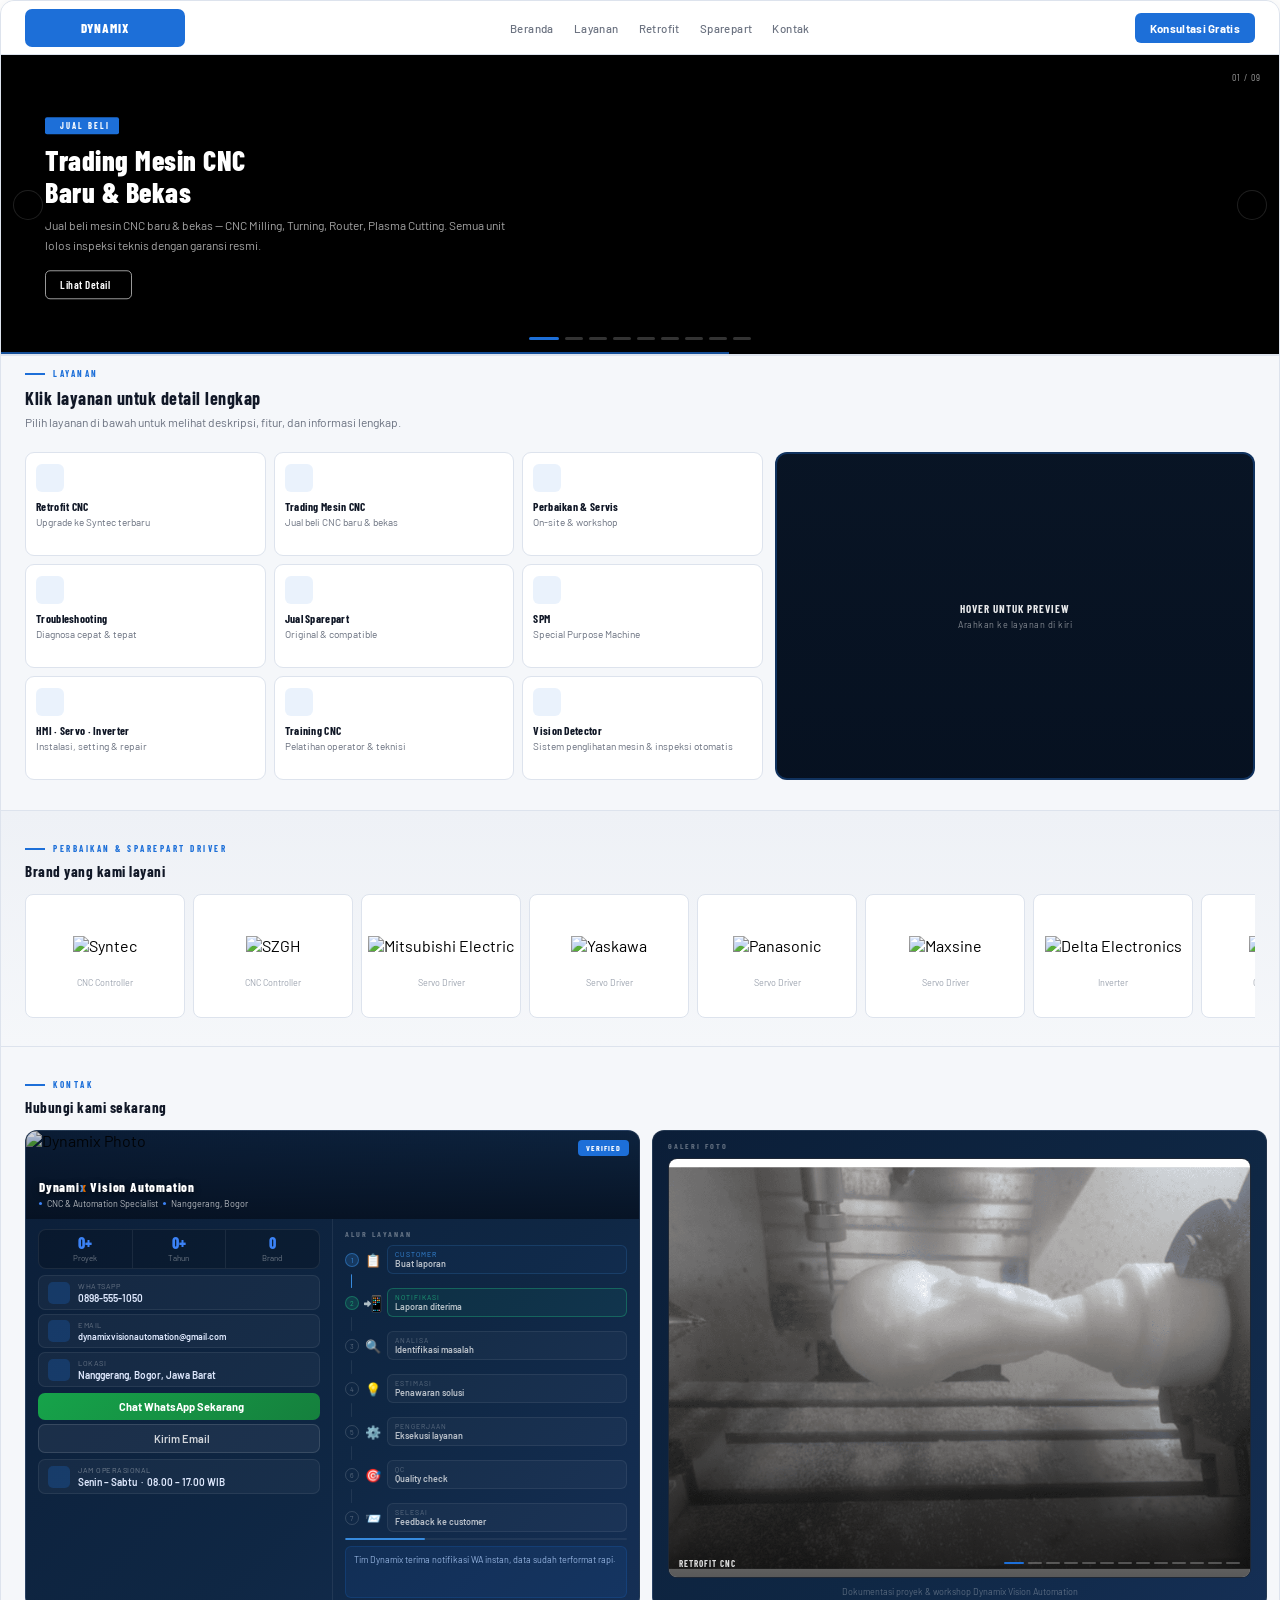
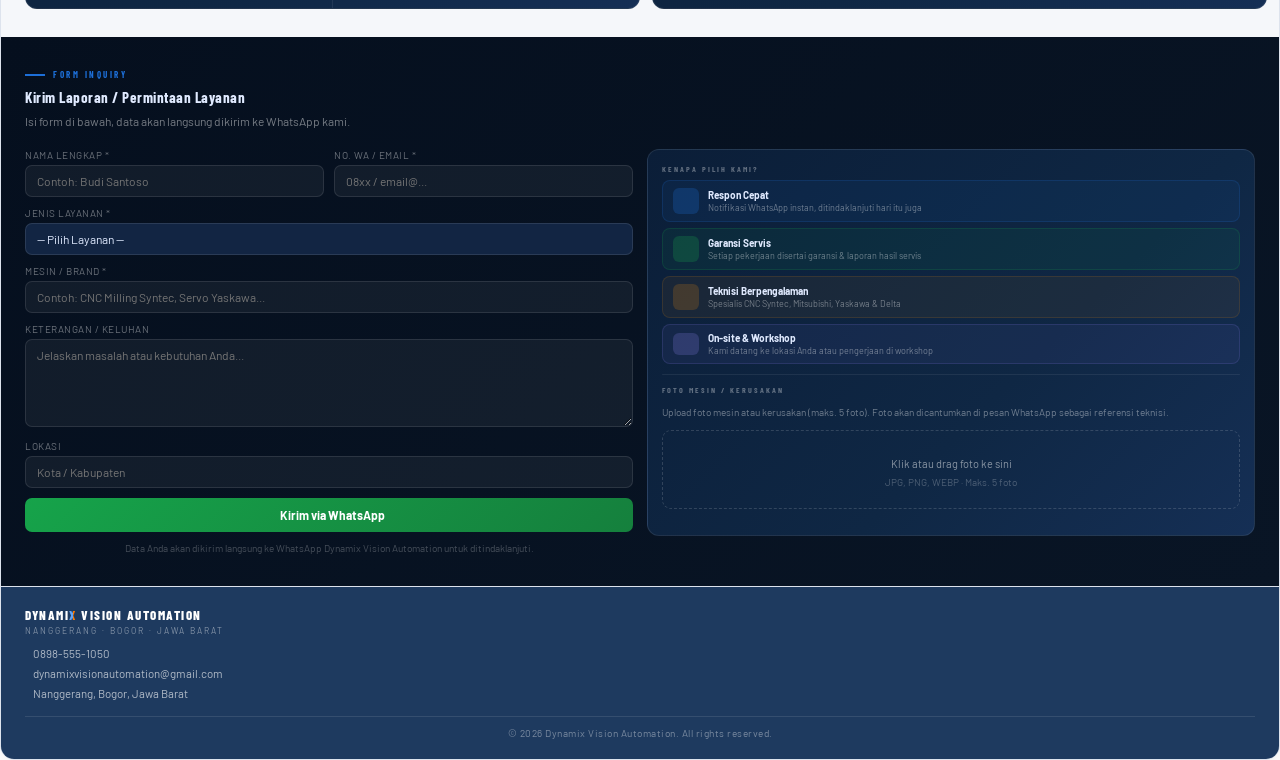
==== commit e699fabc: "update website Dynamix" ====
--- a/index.html
+++ b/index.html
@@ -7,6 +7,7 @@
   <meta name="description" content="Supplier & spesialis CNC Syntec Indonesia. Jasa service, retrofit, instalasi, dan troubleshooting mesin CNC Syntec, Delta, Yaskawa, Mitsubishi di Bogor & seluruh Indonesia.">
   <meta name="keywords" content="syntec indonesia, supplier syntec indonesia, CNC syntec, retrofit CNC syntec, service mesin CNC, troubleshooting CNC, CNC automation indonesia, delta CNC, yaskawa indonesia, mitsubishi CNC, perbaikan mesin CNC bogor">
   <meta name="author" content="Dynamix Vision Automation">
+  <link rel="canonical" href="https://dynamixvision.github.io/DynamixVisionAutomation/">
   <!-- Open Graph (biar bagus kalau dishare di WA/sosmed) -->
   <meta property="og:title" content="Syntec Indonesia – Service & Retrofit CNC | Dynamix Vision Automation">
   <meta property="og:description" content="Supplier & spesialis CNC Syntec Indonesia. Service, retrofit, instalasi mesin CNC profesional.">
@@ -193,7 +194,19 @@
     <div class="sec-title">Klik layanan untuk detail lengkap</div>
     <div class="sec-desc">Pilih layanan di bawah untuk melihat deskripsi, fitur, dan informasi lengkap.</div>
     <div class="svc-layout">
-      <div class="svc-grid" id="svcGrid"></div>
+      <div class="svc-grid" id="svcGrid">
+        <noscript>
+          <p>Retrofit CNC – Upgrade sistem lama ke Syntec terbaru. Ganti controller, servo motor & sistem elektrik di Bogor & seluruh Indonesia.</p>
+          <p>Trading Mesin CNC – Jual beli mesin CNC baru & bekas. CNC Milling, Turning, Router, Plasma Cutting. Semua unit lolos inspeksi teknis.</p>
+          <p>Perbaikan & Servis CNC – On-site maupun di workshop. Teknisi berpengalaman menangani kerusakan mesin CNC Syntec, Mitsubishi, Yaskawa.</p>
+          <p>Troubleshooting CNC – Diagnosa cepat & tepat. Analisa error code, sistem servo, PLC, dan elektrik.</p>
+          <p>Jual Sparepart CNC – Original & compatible. Syntec, Mitsubishi, Yaskawa, Delta, Panasonic ready stock.</p>
+          <p>Special Purpose Machine – Desain custom sesuai kebutuhan produksi dari konsep hingga commissioning.</p>
+          <p>HMI Servo Inverter – Instalasi, setting & repair HMI, servo motor, servo driver, dan inverter berbagai brand industri.</p>
+          <p>Training CNC – Pelatihan operator & teknisi CNC Syntec, G-code, troubleshooting in-house & on-site.</p>
+          <p>Vision Detector – Solusi vision system untuk inspeksi otomatis, deteksi cacat produk, barcode reading, dan quality control.</p>
+        </noscript>
+      </div>
       <div class="svc-photo-frame" id="svcPhotoFrame">
         <div class="svc-photo-frame-bg" id="framePreviewBg"></div>
         <div class="svc-photo-frame-overlay"></div>
@@ -503,7 +516,7 @@
             <div><div style="font-size:10px;font-weight:700;color:#e0eaff">Teknisi Berpengalaman</div><div style="font-size:9px;color:rgba(255,255,255,0.4);margin-top:1px">Spesialis CNC Syntec, Mitsubishi, Yaskawa & Delta</div></div>
           </div>
           <div style="display:flex;align-items:center;gap:9px;background:rgba(127,119,221,0.08);border:1px solid rgba(127,119,221,0.18);border-radius:8px;padding:7px 10px">
-            <div style="width:26px;height:26px;border-radius:6px;background:rgba(127,119,221,0.25);display:flex;align-items:center;justify-content:center;color:#a5b4fc;font-size:13px;flex-shrink:0"><i class="ti ti-map-pin"></i></div>
+            <div style="width:26px;height:22px;border-radius:6px;background:rgba(127,119,221,0.25);display:flex;align-items:center;justify-content:center;color:#a5b4fc;font-size:13px;flex-shrink:0"><i class="ti ti-map-pin"></i></div>
             <div><div style="font-size:10px;font-weight:700;color:#e0eaff">On-site & Workshop</div><div style="font-size:9px;color:rgba(255,255,255,0.4);margin-top:1px">Kami datang ke lokasi Anda atau pengerjaan di workshop</div></div>
           </div>
         </div>
@@ -606,4 +619,4 @@
 
 <script src="script.js"></script>
 </body>
-</html>+</html>
